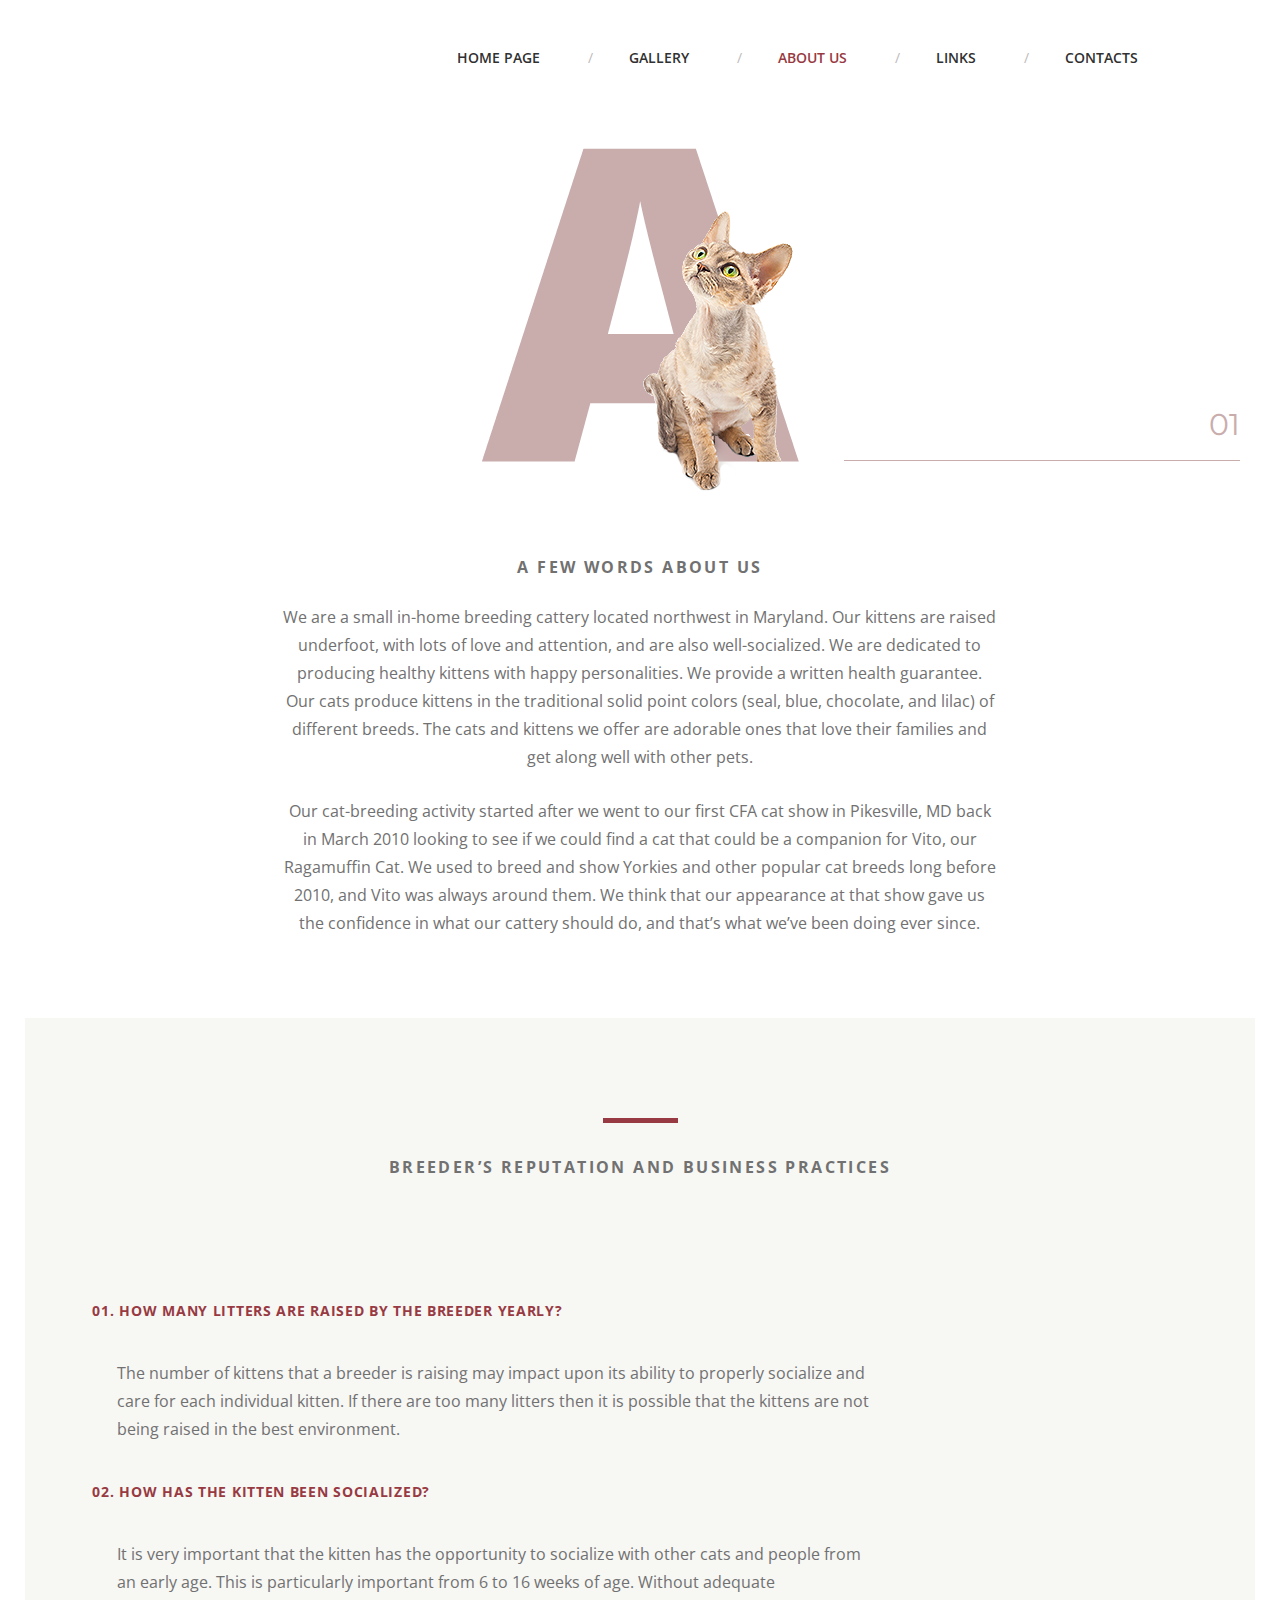
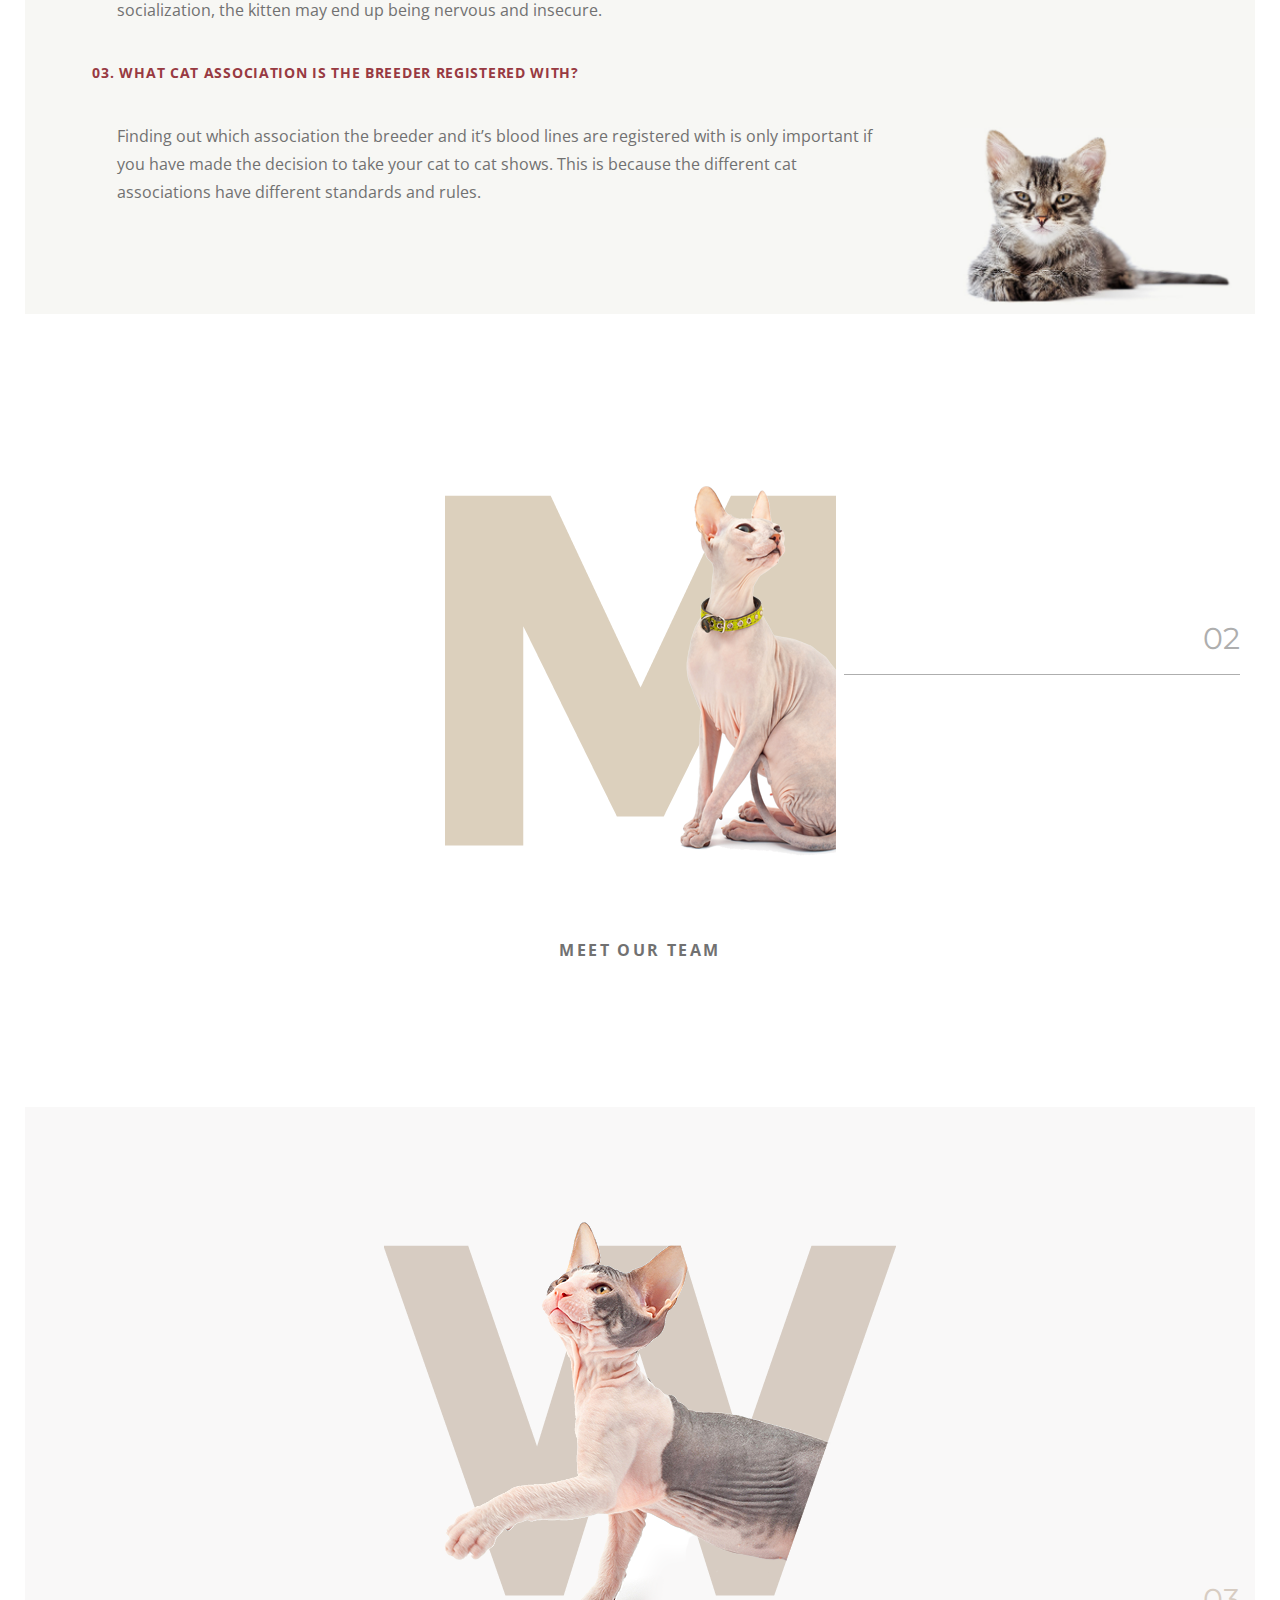
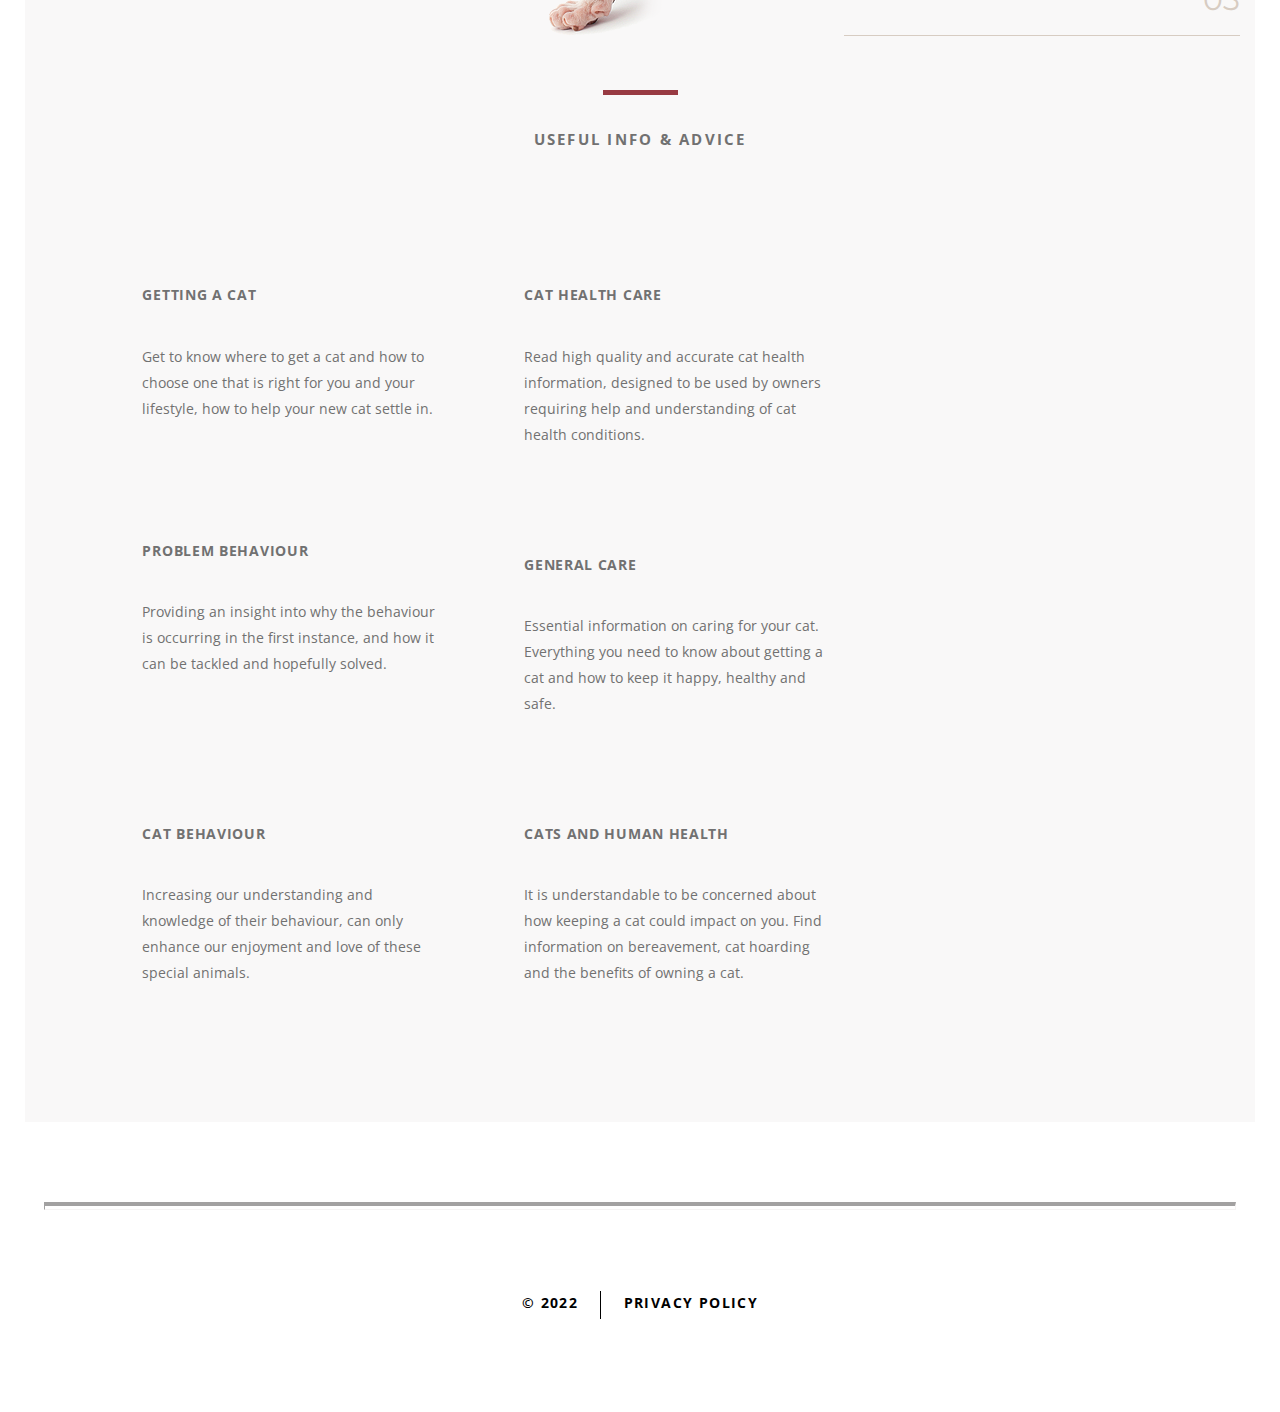
==== about.html @ f7ea8b28 "Chinh sua link" ====
<!DOCTYPE html>
<html lang="en">
<head>
    <meta charset="UTF-8">
    <meta http-equiv="X-UA-Compatible" content="IE=edge">
    <meta name="viewport" content="width=device-width, initial-scale=1.0">
    <title>About us</title>
    <link rel="stylesheet" href="/about.css">
    <link rel="stylesheet" href="/style.css">
    <link rel="stylesheet" href="https://cdnjs.cloudflare.com/ajax/libs/font-awesome/6.0.0/css/all.min.css" integrity="sha512-9usAa10IRO0HhonpyAIVpjrylPvoDwiPUiKdWk5t3PyolY1cOd4DSE0Ga+ri4AuTroPR5aQvXU9xC6qOPnzFeg==" crossorigin="anonymous" referrerpolicy="no-referrer" />
    <link rel="preconnect" href="https://fonts.googleapis.com">
    <link rel="preconnect" href="https://fonts.gstatic.com" crossorigin>
    <link href="https://fonts.googleapis.com/css2?family=Archivo:wght@600&family=Open+Sans:wght@700&display=swap" rel="stylesheet">
    <link href="https://fonts.googleapis.com/css2?family=Archivo:wght@600&family=Montserrat:wght@700&family=Open+Sans:wght@700&display=swap" rel="stylesheet">
    <link href="https://cdn.jsdelivr.net/npm/bootstrap@5.1.3/dist/css/bootstrap.min.css" rel="stylesheet" integrity="sha384-1BmE4kWBq78iYhFldvKuhfTAU6auU8tT94WrHftjDbrCEXSU1oBoqyl2QvZ6jIW3" crossorigin="anonymous">
    <link rel="stylesheet" href="https://cdn.jsdelivr.net/npm/bootstrap-icons@1.8.1/font/bootstrap-icons.css">
</head>
<body>
    <!--Header-->
    <div class="page text-center">
      <div id="header">
        <div class="header-inner">
            <div class="logo">
                <img src="https://livedemo00.template-help.com/wt_58574/images/logo.png" alt="">
            </div>
            <div class="nav">
                <ul class="main-menu">
                    <li class="item">
                        <a href="http://127.0.0.1:5500/home.html" >home page</a>
                    </li>
                    <li class="item">
                        <a href="http://127.0.0.1:5500/gallery.html" >gallery</a>
                    </li>
                    <li class="item">
                        <a href="http://127.0.0.1:5500/about.html" class="active">about us</a>
                        <ul class="sub-menu">
                            <li><a href="#">HISTORY</a></li>
                            <li><a href="#">OFFERS</a></li>
                            <li class="rd-navbar-dropdown rd-navbar-open-right"><a href="#">NEWS <i class="fa-solid fa-angle-right"></i></a>
                                <ul>
                                    <li><a href="#">FRESH</a></li>
                                    <li><a href="#">ARCHIVE</a></li>
                                    <li><a href="#">404</a></li>
                                </ul>
                            </li>
                        </ul>
                    </li>
                    <li class="item">
                        <a href="http://127.0.0.1:5500/links.html" >links</a>
                    </li>
                    <li class="item">
                        <a href="http://127.0.0.1:5500/contacts.html" >contacts</a>
                    </li>
                </ul>
            </div>
        </div>
    </div>

      <!--End Header-->
      <!--Body 1-->
      <section class="section-bottom-65 section-top-34 section-md-top-0">
          <div class="shell shell-wide">
            <div class=" page-counter page-counter-bottom-5"><img src="/images/about-01.png" alt="" class="img-responsive center-block"></div>
            <div class="range range-xs-center offset-top-0 offset-md-top-40">
              <div class="cell-md-7">
                <h4>A few words about us</h4>
                <p>We are a small in-home breeding cattery located northwest in Maryland. Our kittens are raised underfoot, with lots of love and attention, and are also well-socialized. We are dedicated to producing healthy kittens with happy personalities. We provide a written health guarantee. Our cats produce kittens in the traditional solid point colors (seal, blue, chocolate, and lilac) of different breeds. The cats and kittens we offer are adorable ones that love their families and get along well with other pets.</p>
                <p class="offset-top-26">Our cat-breeding activity started after we went to our first CFA cat show in Pikesville, MD back in March 2010 looking to see if we could find a cat that could be a companion for Vito, our Ragamuffin Cat. We used to breed and show Yorkies and other popular cat breeds long before 2010, and Vito was always around them. We think that our appearance at that show gave us the confidence in what our cattery should do, and that’s what we’ve been doing ever since.</p>
              </div>
            </div>
          </div>
        </section>
      <!--End Body 1-->
      <!--Body 2-->
      <section data-title="welcome" class="section-title section-title-left">
          <div class="shell shell-wide section-92  bg-img-02">
            <hr class="divider">
            <h4>Breeder’s Reputation and Business Practices</h4>
            <div class=" range-lg-left range text-left offset-top-40 offset-lg-top-80">
              <div class="cell-sm-preffix-1  cell-md-8 ">
                <ul class="list-index list-index-variant-1">
                  <li>
                    <h6 class="text-primarys"><span class="list-index-counter"></span>How many litters are raised by the breeder yearly?</h6>
                    <div class="list-index-inset">
                      <p class="offset-top-0">The number of kittens that a breeder is raising may impact upon its ability to properly socialize and care for each individual kitten. If there are too many litters then it is possible that the kittens are not being raised in the best environment.</p>
                    </div>
                  </li>
                  <li>
                    <h6 class="text-primarys"><span class="list-index-counter"></span>How has the kitten been socialized?</h6>
                    <div class="list-index-inset">
                      <p class="offset-top-0">It is very important that the kitten has the opportunity to socialize with other cats and people from an early age. This is particularly important from 6 to 16 weeks of age. Without adequate socialization, the kitten may end up being nervous and insecure.</p>
                    </div>
                  </li>
                  <li>
                    <h6 class="text-primarys"><span class="list-index-counter"></span>What cat association is the breeder registered with?</h6>
                    <div class="list-index-inset">
                      <p class="offset-top-0">Finding out which association the breeder and it’s blood lines are registered with is only important if you have made the decision to take your cat to cat shows. This is because the different cat associations have different standards and rules.</p>
                    </div>
                  </li>
                </ul>
              </div>
            </div>
          </div>
        </section>
      <!--End Body 2-->
      <!--Body 3-->
      <section >
        <div class="shell shell-wide section-92 section-lg-122">
          <div class="  page-counter page-counter-middle page-counter-gray"><img src="/images/about-03.png" alt="" class="img-responsive center-block"></div>
          <h4 class="offset-md-top-80">meet our team</h4>
          <!-- Owl Carousel-->
          <div data-dots="true" data-items="1" data-sm-items="2" data-md-items="3" data-margin="30" data-lg-margin="84" data-mouse-drag="false" class="owl-carousel offset-top-40 owl-dots-modile owl-theme owl-loaded owl-text-select-on" style="">
            <div class="owl-stage-outer">   
            <div class="owl-item cloned" style="width: 310px; margin-right: 0px;">
                  <div class="thumbnail"><img src="/images/about-04.jpg" alt="" class="img-responsive">
                  <div class="caption caption-static">
                    <h4>Caroline Beek</h4>
                    <p class="text-graylight small text-bold text-uppercase">breeder</p>
                  </div>
                </div>
              </div>
              <div class="owl-item cloned" style="width: 310px; margin-right: 20px;">
                <div class="thumbnail"><img src="/images/about-05.jpg" alt="" class="img-responsive">
                  <div class="caption caption-static">
                    <h4>Caroline Beek</h4>
                    <p class="text-graylight small text-bold text-uppercase">breeder</p>
                  </div>
                </div>
              </div>
              <div class="owl-item cloned" style="width: 310px; margin-right: 10px;">
                <div class="thumbnail"><img src="/images/about-06.jpg" alt="" class="img-responsive">
                <div class="caption caption-static">
                  <h4>Dayle Peters</h4>
                  <p class="text-graylight small text-bold text-uppercase">breeder</p>
                </div>
              </div>
              </div>
          </div>
        </div>
        </div>
      </section>
      <!--End Body 3-->
      <!--Body 4-->
      <section data-title="cats for sale" class="section-bottom-80 section-title section-title-right">
        <div class="shell shell-wide section-65 section-lg-bottom-122 bg-mocos">
          <div class="page-counter page-counter-bottom-6 page-counter-sisal"><img src="/images/about-07.png" alt="" class="img-responsive center-block"></div>
          <hr class="divider offset-lg-top-54">
          <h5>Useful info &amp; advice</h5>
          <div class="range text-md-left offset-top-54">
            <div class="cell-md-preffix-1 cell-xl-9 cell-md-10">
              <div class="range">
                <div class="cell-md-4 offset-lg-top-40">
                  <div class="inset-lg-right-14p">
                    <h6>Getting a cat</h6>
                    <p class="small">Get to know where to get a cat and how to choose one that is right for you and your lifestyle, how to help your new cat settle in.</p>
                  </div>
                </div>
                <div class="cell-md-4  offset-top-40 offset-sm-top-0">
                  <div class="inset-lg-right-14p">
                    <h6>Cat health care</h6>
                    <p class="small">Read high quality and accurate cat health information, designed to be used by owners requiring help and understanding of cat health conditions.</p>
                  </div>
                </div>
                <div class="cell-md-4 offset-lg-top-40 offset-top-40 offset-md-top-0">
                  <div class="inset-lg-right-14p">
                    <h6>Problem behaviour</h6>
                    <p class="small">Providing an insight into why the behaviour is occurring in the first instance, and how it can be tackled and hopefully solved.</p>
                  </div>
                </div>
                <div class="cell-md-4 offset-lg-top-54 offset-top-40">
                  <div class="inset-lg-right-14p">
                    <h6>General care</h6>
                    <p class="small">Essential information on caring for your cat. Everything you need to know about getting a cat and how to keep it happy, healthy and safe.</p>
                  </div>
                </div>
                <div class="cell-md-4 offset-lg-top-54 offset-top-40">
                  <div class="inset-lg-right-14p">
                    <h6>Cat behaviour</h6>
                    <p class="small">Increasing our understanding and knowledge of their behaviour, can only enhance our enjoyment and love of these special animals.</p>
                  </div>
                </div>
                <div class="cell-md-4 offset-lg-top-54 offset-top-40">
                  <div class="inset-lg-right-14p">
                    <h6>Cats and human health</h6>
                    <p class="small">It is understandable to be concerned about how keeping a cat could impact on you. Find information on bereavement, cat hoarding and the benefits of owning a cat.</p>
                  </div>
                </div>
              </div>
            </div>
          </div>
        </div>
      </section>
      <div class="shell shell-wide inset-left-0 inset-right-0">
        <hr class="divider-full ">
      </div>
    </div>
      <!--End Body 4-->
      <!--footer-->
      <footer class="page-footer">
        <div class="container text-center"><span>©</span> <span id="copyright-year">2022</span>
          <hr class="divider divider-default divider-vertical "><a href="">Privacy policy</a>
        </div>
      </footer>
    <script src="https://cdn.jsdelivr.net/npm/bootstrap@5.1.3/dist/js/bootstrap.bundle.min.js" integrity="sha384-ka7Sk0Gln4gmtz2MlQnikT1wXgYsOg+OMhuP+IlRH9sENBO0LRn5q+8nbTov4+1p" crossorigin="anonymous"></script>
    <script src="/script.js"></script>
</body>
</html>
---- about.css ----
body {
  font-family: "Open Sans", Helvetica, Arial, sans-serif;
  font-size: 16px;
  line-height: 1.75;
  color: #717171;
  background-color: #fff;
  counter-reset: sections;
}
.font-default {
  font-family: "Open Sans", Helvetica, Arial, sans-serif;
}
#header {
    width: 100%;
    height: 90px;
    display: flex;
    justify-content: center;
    position: relative;
    z-index: 2;
  }
  
  #header .header-inner {
    width: 90%;
    height: 100%;
    display: flex;
  }
  
  #header .header-inner .logo {
    width: 30%;
    height: 100%;
    display: flex;
    align-items: center;
  }
  
  .logo img {
    max-width: 100%;
    max-height: 100%;
  }
  
  #header .header-inner .nav {
    width: 70%;
    height: 100px;
    display: flex;
    align-items: center;
  }
  
  .main-menu {
    position: relative;
    display: flex;
    align-items: center;
    font-size: 14px;
    justify-content: space-between;
    font-family: "Open Sans", sans-serif;
  }
  
  .main-menu > li {
    list-style-type: none;
    width: fit-content; 
    margin-right: 30px;
    padding: 5px;
    position: relative;
  }

.item + .item::before{
    display: inline-block;
    padding-right: 2rem;
    padding-left: 0.5rem;
    color: #bebabb;
    content: "/";
  }
  
  .main-menu > li > a {
    list-style-type: none;
    text-decoration: none;
    color: #313131;
    text-transform: uppercase;
    font-weight: 600;
  }
  .sub-menu {
    display: none;
  }
  
  .main-menu > li:hover .sub-menu {
    display: block;
    position: absolute;
    top: 25px;
    left: 0;
    background-color: #000;
    padding: 10px;
    width: max-content;
  }
  
  .main-menu > li:hover .sub-menu li {
    list-style-type: none;
    text-decoration: none;
    padding: 5px;
    margin-bottom: 10px;
  }
  
  .main-menu > li:hover .sub-menu li a {
    text-decoration: none;
    color: #a8a8a8;
    font-family: "Open Sans", sans-serif;
    font-size: 13px;
    padding: 7px 20px;
  }
/*body1*/
.page .page-counter img {
    margin-top: 50px;
}

html .page .offset-top-0 {
  margin-top: 0;
}

html.lt-ie-10 .page .range > .cell-md-7 {
  margin-left: auto;
  margin-right: auto;
  max-width: 58.33333%;
}
.page .range > .cell-md-7 {
  -webkit-flex-basis: 58.33333%;
  -ms-flex-preferred-size: 58.33333%;
  flex-basis: 58.33333%;
  max-width: 58.33333%;
}  
html .page .offset-top-26 {
  margin-top: 26px;
}

/*body2*/
@media (min-width: 1800px) {
 .page .bg-img-01 {
    background-size: initial;
  }
}

.page .bg-img-02 {
  background-color: #f7f7f4;
}

@media (min-width: 1200px) {
  .page .bg-img-02 {
    background: #f7f7f4 url("/images/about-02.png") right bottom no-repeat;
    background-size: 25%;
  }
}
@media (min-width: 1800px) {
  .page .bg-img-02 {
    background-size: initial;
  }
}
.page .range-lg-left {
  -webkit-justify-content: flex-start;
  -ms-flex-pack: start;
  justify-content: flex-start;
}  
.page .text-left {
  text-align: left;
}
html .page .offset-top-40 {
  margin-top: 40px;
}
@media (min-width: 768px) {
  * + [class*='cell-sm-'] {
    margin-top: 0;
  }
 .page .range > .cell-sm-preffix-1 {
    margin-left: 1%;
  }}

  html.lt-ie-10 .page .range > .cell-xs-11 {
    margin-left: auto;
    margin-right: auto;
    max-width: 91.66667%;
  }
  @media (min-width: 480px) {
    * + [class*='cell-xs-'] {
      margin-top: 0;
    }
    .page .range > .cell-xs-11 {
      -webkit-flex-basis: 91.66667%;
      -ms-flex-preferred-size: 91.66667%;
      flex-basis: 91.66667%;
      max-width: 91.66667%;
    }
   }    
   html.lt-ie-10 .page .range > .cell-md-8 {
    margin-left: auto;
    margin-right: auto;
    max-width: 66.66667%;
  }
  @media (min-width: 992px) {
    * + [class*='cell-md-'] {
      margin-top: 0;
    }
    .page .range > .cell-md-8 {
      -webkit-flex-basis: 66.66667%;
      -ms-flex-preferred-size: 66.66667%;
      flex-basis: 66.66667%;
      max-width: 66.66667%;
    }
  }
  @media (min-width: 1800px) {
    * + [class*='cell-xl-'] {
      margin-top: 0;
    }
   .page .range > .cell-xl-6 {
      -webkit-flex-basis: 50%;
      -ms-flex-preferred-size: 50%;
      flex-basis: 50%;
      max-width: 50%;
    }
  }
  .page .list-index-variant-1 li {
    margin-left: 0;
  }
  
  .page .list-index-variant-1 li + li {
    margin-top: 20px;
  }
  
  .page .list-index-variant-1 li .list-index-inset {
    padding-left: 25px;
  }
  
  .page .list-index-variant-1 li .list-index-counter {
    position: static;
    padding-right: 5px;
  }
  
  .page .list-index-variant-1 li .list-index-counter:before {
    content: counter(li, decimal-leading-zero) ".";
    counter-increment: li;
  }
  .page .list-index li .list-index-counter {
    position: absolute;
    left: 0;
    top: 2px;
    font-size: 14px;
    font-weight: 700;
    letter-spacing: 0.05em;
    color: #983a42;
  }
  .page .list-index{
    list-style-type: none;
  }
  
  .list-index li .list-index-counter:before {
    content: counter(li, decimal-leading-zero) ".";
    counter-increment: li;
  }
  .page .list-index-variant-1 li .list-index-counter {
    position: static;
    padding-right: 5px;
  }
  
  .page .list-index-variant-1 li .list-index-counter:before {
    content: counter(li, decimal-leading-zero) ".";
    counter-increment: li;
  }
  .page .list-index-variant-1 li .list-index-inset {
    padding-left: 25px;
    list-style-type: none;
  }
  
  .page .text-primarys {
    color: #983a42;
  }
  
  .page a.text-primarys:hover,
  .page a.text-primarys:focus {
    color: #732c32;
  }
  .text-primarys {
    color: #983a42;
  }
  
  a.text-primarys:hover,
  a.text-primarys:focus {
    color: #732c32;
  }
/*body 3*/
.page .owl-dots-modile .owl-dots {
  display: block !important;
}

@media (min-width: 992px) {
  .page  .owl-dots-modile .owl-dots {
    display: none !important;
  }
}
.page .owl-dots {
  text-align: center;
  margin-top: 20px;
}
.page caption {
  padding-top: 8px;
  padding-bottom: 8px;
  color: #c7c7c7;
  text-align: left;
}  
.page .thumbnail .caption {
  padding: 9px;
  color: #717171;
}
html body .page .thumbnail .caption {
  position: relative;
  border: 1px solid #eeeeee;
  border-top: none;
  padding: 34px 10px;
  color: #313131;
}

html body .page .thumbnail .caption-static {
  position: static;
}

html body .page .thumbnail .caption h4, html body .thumbnail .caption {
  letter-spacing: 0.08em;
}

html body .page .thumbnail .caption p {
  margin-top: 3px;
}

html body .page .thumbnail .caption .small {
  font-size: 12px;
}  
.page .text-graylight {
  color: #c7c7c7;
}

.page a.text-graylight:hover,
.page a.text-graylight:focus {
  color: #aeaeae;
}
.page .text-bold, strong {
  font-weight: 700;
}
.page .text-uppercase, .initialism {
  text-transform: uppercase;
}
.page .cloned {
  display: block;
  margin-left: 50px;
}

/*body 4*/
.page .bg-mocos {
  background: #f9f8f8;
  fill: #f9f8f8;
}
@media (min-width: 992px) {
  .text-md-left {
    text-align: left;
  }}
@media (min-width: 992px) {
    html:not(.lt-ie10) .text-md-left {
      text-align: left;
    }}
html .page .offset-top-54 {
  margin-top: 54px;
}
@media (min-width: 992px) {
  * + [class*='cell-md-'] {
    margin-top: 0;
  }
  .range > .cell-md-preffix-1 {
    margin-left: 8.33333%;
  }}
.page .range > .cell-xl-9 {
  -webkit-flex-basis: 75%;
  -ms-flex-preferred-size: 75%;
  flex-basis: 75%;
  max-width: 75%;
}
.page  .range > .cell-md-10 {
  -webkit-flex-basis: 83.33333%;
  -ms-flex-preferred-size: 83.33333%;
  flex-basis: 83.33333%;
  max-width: 83.33333%;
}    
html.lt-ie-10 .page .range > .cell-md-10 {
  margin-left: auto;
  margin-right: auto;
  max-width: 83.33333%;
}     
html.lt-ie-10 .page .range > .cell-md-4 {
  margin-left: auto;
  margin-right: auto;
  max-width: 33.33333%;
}  
.page .range > .cell-md-4 {
  -webkit-flex-basis: 33.33333%;
  -ms-flex-preferred-size: 33.33333%;
  flex-basis: 33.33333%;
  max-width: 33.33333%;
}
.page .range > .cell-sm-6 {
  -webkit-flex-basis: 50%;
  -ms-flex-preferred-size: 50%;
  flex-basis: 50%;
  max-width: 50%;
}
html.lt-ie-10 .page .range > .cell-sm-6 {
  margin-left: auto;
  margin-right: auto;
  max-width: 50%;
}
@media (min-width: 1200px) {
  .inset-lg-right-14p {
    padding-right: 14%;
  }
}
.page .inset-left-0 {
  padding-left: 0;
}
.page .inset-right-0 {
  padding-right: 0;
}
.page .divider-full {
  border-top-width: 4px;
  border-color: #f6f4f4;
  width: 1190px;
  height: 3px;
  margin: 0 auto;
}
/*footer*/
.page-footer {
padding-top: 30px;
padding-bottom: 30px;
font-size: 14px;
font-weight: 700;
letter-spacing: 0.1em;
text-transform: uppercase;
}

@media (min-width: 992px) {
.page-footer {
  padding-top: 78px;
  padding-bottom: 85px;
}
}

.page-footer,
.page-footer a {
color: #000;
text-decoration: none;
}

.page-footer * {
vertical-align: middle;
}
.page-footer .container {
margin-right: auto;
margin-left: auto;
padding-left: 15px;
padding-right: 15px;
}

.page-footer .container:before, .container:after {
content: " ";
display: table;
}

.container:after {
clear: both;
}

@media (min-width: 768px) {
.container {
  width: 750px;
}
}

@media (min-width: 992px) {
.container {
  width: 970px;
}
}

@media (min-width: 1200px) {
.container {
  width: 1170px;
}
}
.text-center {
text-align: center;
}
.page-footer .divider {
width: 75px;
height: 5px;
margin-bottom: 30px;
margin-left: auto;
margin-right: auto;
background: #983a42;
border: none;
}
.page-footer .divider-default {
border: none;
background-color: #000;
}
.page-footer .divider-vertical {
width: 1px;
height: 28px;
margin-bottom: 0;
display: inline-block;
margin-left: 16px;
margin-right: 23px;
margin-top: 3px;
}

/*---------------------------*/
/*---------------------*/
.page h4, .h4 {
line-height: 1.75;
font-size: 16px;
text-transform: uppercase;
font-weight: 700;
letter-spacing: 0.15em;
}

.page h5,
.h5 {
line-height: 1.86667;
font-size: 15px;
letter-spacing: 0.15em;
text-transform: uppercase;
font-weight: 700;
}

.page h6,
.h6 {
line-height: 2.28571;
font-size: 14px;
font-weight: 700;
letter-spacing: 0.05em;
text-transform: uppercase;
}

.page small,
.small {
font-size: 14px;
line-height: 26px;
}

.page small + small,
.small + small, small +
.small,
.small +
.small {
margin-top: 26px;
}
.page small,
.small {
font-size: 87%;
}
.page small {
font-size: 80%;
}

.page .owl-item {
position: relative;
min-height: 1px;
float: left;
-webkit-backface-visibility: hidden;
-webkit-tap-highlight-color: transparent;
-webkit-touch-callout: none;
-webkit-user-select: none;
-moz-user-select: none;
-ms-user-select: none;
user-select: none;

}
---- style.css ----
body{
  counter-reset: sections;
}
/*---------------------------*/
.page .img-responsive {
  display: block;
  max-width: 100%;
  height: auto;
}
.page .center-block {
  display: block;
  margin-left: auto;
  margin-right: auto;
}
@media (min-width: 768px) {
    .stacktable.large-only {
      display: table;
    }
    .stacktable.small-only {
      display: none;
    }
  }
  
  .section-0 {
    padding-top: 0px;
    padding-bottom: 0px;
  }
  
  .section-34 {
    padding-top: 34px;
    padding-bottom: 34px;
  }
  
  .page .section-65 {
    padding-top: 65px;
    padding-bottom: 65px;
  }
  
  .section-80 {
    padding-top: 80px;
    padding-bottom: 80px;
  }
  
  .page .section-92 {
    padding-top: 92px;
    padding-bottom: 92px;
  }
  
  .section-122 {
    padding-top: 122px;
    padding-bottom: 122px;
  }
  
  .section-148 {
    padding-top: 148px;
    padding-bottom: 148px;
  }
  
  .section-231 {
    padding-top: 231px;
    padding-bottom: 231px;
  }
  
  @media (min-width: 480px) {
    .section-xs-0 {
      padding-top: 0px;
      padding-bottom: 0px;
    }
    .section-xs-34 {
      padding-top: 34px;
      padding-bottom: 34px;
    }
    .section-xs-65 {
      padding-top: 65px;
      padding-bottom: 65px;
    }
    .section-xs-80 {
      padding-top: 80px;
      padding-bottom: 80px;
    }
    .section-xs-92 {
      padding-top: 92px;
      padding-bottom: 92px;
    }
    .section-xs-122 {
      padding-top: 122px;
      padding-bottom: 122px;
    }
    .section-xs-148 {
      padding-top: 148px;
      padding-bottom: 148px;
    }
    .section-xs-231 {
      padding-top: 231px;
      padding-bottom: 231px;
    }
  }
  
  @media (min-width: 768px) {
    .section-sm-0 {
      padding-top: 0px;
      padding-bottom: 0px;
    }
    .section-sm-34 {
      padding-top: 34px;
      padding-bottom: 34px;
    }
    .section-sm-65 {
      padding-top: 65px;
      padding-bottom: 65px;
    }
    .section-sm-80 {
      padding-top: 80px;
      padding-bottom: 80px;
    }
    .section-sm-92 {
      padding-top: 92px;
      padding-bottom: 92px;
    }
    .section-sm-122 {
      padding-top: 122px;
      padding-bottom: 122px;
    }
    .section-sm-148 {
      padding-top: 148px;
      padding-bottom: 148px;
    }
    .section-sm-231 {
      padding-top: 231px;
      padding-bottom: 231px;
    }
  }
  
  @media (min-width: 992px) {
    .section-md-0 {
      padding-top: 0px;
      padding-bottom: 0px;
    }
    .section-md-34 {
      padding-top: 34px;
      padding-bottom: 34px;
    }
    .section-md-65 {
      padding-top: 65px;
      padding-bottom: 65px;
    }
    .section-md-80 {
      padding-top: 80px;
      padding-bottom: 80px;
    }
    .section-md-92 {
      padding-top: 92px;
      padding-bottom: 92px;
    }
    .section-md-122 {
      padding-top: 122px;
      padding-bottom: 122px;
    }
    .section-md-148 {
      padding-top: 148px;
      padding-bottom: 148px;
    }
    .section-md-231 {
      padding-top: 231px;
      padding-bottom: 231px;
    }
  }
  
  @media (min-width: 1200px) {
    .section-lg-0 {
      padding-top: 0px;
      padding-bottom: 0px;
    }
    .section-lg-34 {
      padding-top: 34px;
      padding-bottom: 34px;
    }
    .section-lg-65 {
      padding-top: 65px;
      padding-bottom: 65px;
    }
    .section-lg-80 {
      padding-top: 80px;
      padding-bottom: 80px;
    }
    .section-lg-92 {
      padding-top: 92px;
      padding-bottom: 92px;
    }
    .page .section-lg-122 {
      padding-top: 122px;
      padding-bottom: 122px;
    }
    .section-lg-148 {
      padding-top: 148px;
      padding-bottom: 148px;
    }
    .section-lg-231 {
      padding-top: 231px;
      padding-bottom: 231px;
    }
  }
  
  @media (min-width: 1800px) {
    .section-xl-0 {
      padding-top: 0px;
      padding-bottom: 0px;
    }
    .section-xl-34 {
      padding-top: 34px;
      padding-bottom: 34px;
    }
    .section-xl-65 {
      padding-top: 65px;
      padding-bottom: 65px;
    }
    .section-xl-80 {
      padding-top: 80px;
      padding-bottom: 80px;
    }
    .section-xl-92 {
      padding-top: 92px;
      padding-bottom: 92px;
    }
    .section-xl-122 {
      padding-top: 122px;
      padding-bottom: 122px;
    }
    .section-xl-148 {
      padding-top: 148px;
      padding-bottom: 148px;
    }
    .section-xl-231 {
      padding-top: 231px;
      padding-bottom: 231px;
    }
  }
  
  .section-top-0 {
    padding-top: 0px;
  }
  
  .page .section-top-34 {
    padding-top: 34px;
  }
  
  .section-top-65 {
    padding-top: 65px;
  }
  
  .section-top-80 {
    padding-top: 80px;
  }
  
  .section-top-92 {
    padding-top: 92px;
  }
  
  .section-top-122 {
    padding-top: 122px;
  }
  
  .section-top-148 {
    padding-top: 148px;
  }
  
  .section-top-231 {
    padding-top: 231px;
  }
  
  @media (min-width: 480px) {
    .section-xs-top-0 {
      padding-top: 0px;
    }
    .section-xs-top-34 {
      padding-top: 34px;
    }
    .section-xs-top-65 {
      padding-top: 65px;
    }
    .section-xs-top-80 {
      padding-top: 80px;
    }
    .section-xs-top-92 {
      padding-top: 92px;
    }
    .section-xs-top-122 {
      padding-top: 122px;
    }
    .section-xs-top-148 {
      padding-top: 148px;
    }
    .section-xs-top-231 {
      padding-top: 231px;
    }
  }
  
  @media (min-width: 768px) {
    .section-sm-top-0 {
      padding-top: 0px;
    }
    .section-sm-top-34 {
      padding-top: 34px;
    }
    .section-sm-top-65 {
      padding-top: 65px;
    }
    .section-sm-top-80 {
      padding-top: 80px;
    }
    .section-sm-top-92 {
      padding-top: 92px;
    }
    .section-sm-top-122 {
      padding-top: 122px;
    }
    .section-sm-top-148 {
      padding-top: 148px;
    }
    .section-sm-top-231 {
      padding-top: 231px;
    }
  }
  
  @media (min-width: 992px) {
    .page .section-md-top-0 {
      padding-top: 0px;
    }
    .section-md-top-34 {
      padding-top: 34px;
    }
    .section-md-top-65 {
      padding-top: 65px;
    }
    .section-md-top-80 {
      padding-top: 80px;
    }
    .section-md-top-92 {
      padding-top: 92px;
    }
    .section-md-top-122 {
      padding-top: 122px;
    }
    .section-md-top-148 {
      padding-top: 148px;
    }
    .section-md-top-231 {
      padding-top: 231px;
    }
  }
  
  @media (min-width: 1200px) {
    .section-lg-top-0 {
      padding-top: 0px;
    }
    .section-lg-top-34 {
      padding-top: 34px;
    }
    .section-lg-top-65 {
      padding-top: 65px;
    }
    .section-lg-top-80 {
      padding-top: 80px;
    }
    .section-lg-top-92 {
      padding-top: 92px;
    }
    .section-lg-top-122 {
      padding-top: 122px;
    }
    .section-lg-top-148 {
      padding-top: 148px;
    }
    .section-lg-top-231 {
      padding-top: 231px;
    }
  }
  
  @media (min-width: 1800px) {
    .section-xl-top-0 {
      padding-top: 0px;
    }
    .section-xl-top-34 {
      padding-top: 34px;
    }
    .section-xl-top-65 {
      padding-top: 65px;
    }
    .section-xl-top-80 {
      padding-top: 80px;
    }
    .section-xl-top-92 {
      padding-top: 92px;
    }
    .section-xl-top-122 {
      padding-top: 122px;
    }
    .section-xl-top-148 {
      padding-top: 148px;
    }
    .section-xl-top-231 {
      padding-top: 231px;
    }
  }
  
  .section-bottom-0 {
    padding-bottom: 0px;
  }
  
  .section-bottom-34 {
    padding-bottom: 34px;
  }
  
  .page .section-bottom-65 {
    padding-bottom: 65px;
  }
  
  .page .section-bottom-80 {
    padding-bottom: 80px;
  }
  
  .section-bottom-92 {
    padding-bottom: 92px;
  }
  
  .section-bottom-122 {
    padding-bottom: 122px;
  }
  
  .section-bottom-148 {
    padding-bottom: 148px;
  }
  
  .section-bottom-231 {
    padding-bottom: 231px;
  }
  
  @media (min-width: 480px) {
    .section-xs-bottom-0 {
      padding-bottom: 0px;
    }
    .section-xs-bottom-34 {
      padding-bottom: 34px;
    }
    .section-xs-bottom-65 {
      padding-bottom: 65px;
    }
    .section-xs-bottom-80 {
      padding-bottom: 80px;
    }
    .section-xs-bottom-92 {
      padding-bottom: 92px;
    }
    .section-xs-bottom-122 {
      padding-bottom: 122px;
    }
    .section-xs-bottom-148 {
      padding-bottom: 148px;
    }
    .section-xs-bottom-231 {
      padding-bottom: 231px;
    }
  }
  
  @media (min-width: 768px) {
    .section-sm-bottom-0 {
      padding-bottom: 0px;
    }
    .section-sm-bottom-34 {
      padding-bottom: 34px;
    }
    .section-sm-bottom-65 {
      padding-bottom: 65px;
    }
    .section-sm-bottom-80 {
      padding-bottom: 80px;
    }
    .section-sm-bottom-92 {
      padding-bottom: 92px;
    }
    .section-sm-bottom-122 {
      padding-bottom: 122px;
    }
    .section-sm-bottom-148 {
      padding-bottom: 148px;
    }
    .section-sm-bottom-231 {
      padding-bottom: 231px;
    }
  }
  
  @media (min-width: 992px) {
    .section-md-bottom-0 {
      padding-bottom: 0px;
    }
    .section-md-bottom-34 {
      padding-bottom: 34px;
    }
    .section-md-bottom-65 {
      padding-bottom: 65px;
    }
    .section-md-bottom-80 {
      padding-bottom: 80px;
    }
    .section-md-bottom-92 {
      padding-bottom: 92px;
    }
    .section-md-bottom-122 {
      padding-bottom: 122px;
    }
    .section-md-bottom-148 {
      padding-bottom: 148px;
    }
    .section-md-bottom-231 {
      padding-bottom: 231px;
    }
  }
  
  @media (min-width: 1200px) {
    .section-lg-bottom-0 {
      padding-bottom: 0px;
    }
    .section-lg-bottom-34 {
      padding-bottom: 34px;
    }
    .section-lg-bottom-65 {
      padding-bottom: 65px;
    }
    .section-lg-bottom-80 {
      padding-bottom: 80px;
    }
    .section-lg-bottom-92 {
      padding-bottom: 92px;
    }
    .page .section-lg-bottom-122 {
      padding-bottom: 122px;
    }
    .page .section-lg-bottom-148 {
      padding-bottom: 148px;
    }
    .page .section-lg-bottom-231 {
      padding-bottom: 231px;
    }
  }
  
  @media (min-width: 1800px) {
    .section-xl-bottom-0 {
      padding-bottom: 0px;
    }
    .section-xl-bottom-34 {
      padding-bottom: 34px;
    }
    .section-xl-bottom-65 {
      padding-bottom: 65px;
    }
    .section-xl-bottom-80 {
      padding-bottom: 80px;
    }
    .section-xl-bottom-92 {
      padding-bottom: 92px;
    }
    .section-xl-bottom-122 {
      padding-bottom: 122px;
    }
    .section-xl-bottom-148 {
      padding-bottom: 148px;
    }
    .section-xl-bottom-231 {
      padding-bottom: 231px;
    }
  }
  .page .section-title {
    position: relative;
  }
  
  .page .section-title:before {
    position: absolute;
    color: #eaeaea;
    letter-spacing: 0.1em;
    font-weight: 700;
    text-transform: uppercase;
    font-family: "Montserrat";
    line-height: 56px;
    font-size: 80px;
  }
  
  @media (min-width: 1860px) {
    .page .section-title:before {
      content: attr(data-title);
    }
  }
  
  @media (min-width: 1960px) {
    .page .section-title:before {
      line-height: 106px;
      font-size: 150px;
    }
  }
  
  .page .section-title-left:before {
    transform-origin: 0 100%;
    transform: rotate(90deg);
    left: 0;
    top: -79px;
  }
  
  .page .section-title-left-2:before {
    top: 91px;
  }
  
  .page .section-title-left-3:before {
    top: -12px;
  }
  
  .page .section-title-right:before {
    transform-origin: 100% 0;
    transform: rotate(90deg);
    right: -3px;
    bottom: -40px;
  }
  
  .page .section-title-right-2:before {
    bottom: -15px;
  }
  
  .page .section-title-right-3:before {
    bottom: -92px;
  }
.page  .shell,
.page .shell-wide,
.page .shell-fluid {
  margin-right: auto;
  margin-left: auto;
  padding-left: 15px;
  padding-right: 15px;
}

.page .shell,
.page .shell-wide {
  min-width: 300px;
  max-width: 480px;
}

@media (min-width: 768px) {
  .page .shell,
  .page .shell-wide {
    max-width: 750px;
  }
}

@media (min-width: 992px) {
  .page .shell,
  .page .shell-wide {
    max-width: 970px;
  }
}

@media (min-width: 1200px) {
  .page .shell,
  .page .shell-wide {
    max-width: 1200px;
  }
}

@media (min-width: 1800px) {
  .page .shell-wide {
    max-width: 1600px;
  }
}

.page .shell-fluid {
  max-width: none;
}
.page .page-counter {
    position: relative;
    display: none;
    z-index: 1;
  }
   .page-header {
    padding-bottom: 13px;
    margin: 56px 0 28px;
    border-bottom: 1px solid #eaeaea;
  }

  @media (min-width: 768px) {
   .page .page-counter {
      display: block;
    }
  }
  
  @media (min-width: 768px) and (max-width: 991px) {
    .page .page-counter {
      margin-bottom: 40px;
    }
  }
  
  .page .page-counter:before {
    position: absolute;
    right: 0;
    bottom: 0;
    border-bottom: 1px solid;
    content: counter(sections, decimal-leading-zero);
    counter-increment: sections;
    text-align: right;
    color: #c9adad;
    font-size: 30px;
    line-height: 70px;
    font-family: "Montserrat";
    width: 23%;
    z-index: -1;
  }
  .page .moving-steps {
    counter-reset: sections;
  }
  .page .moving-steps::before {
    counter-increment: sections;
  }
  @media (min-width: 1200px) {
   .page .page-counter:before {
      width: 33%;
    }
  }
  
  .page .page-counter-bottom:before {
    bottom: 16px;
  }
  
  .page .page-counter-middle:before {
    top: 32%;
    bottom: auto;
  }
  
  .page-counter-bottom-3:before {
    bottom: 40px;
  }
  
  .page .page-counter-bottom-5:before {
    bottom: 31px;
  }
  
  .page .page-counter-bottom-4:before {
    bottom: 24px;
    right: -15px;
  }
  
  .page-counter-bottom-6:before {
    bottom: 44px;
    right: -15px;
  }
  
  .page .page-counter-bottom-7:before {
    bottom: 80px;
    right: -15px;
  }
  
  .page .page-counter-sisal:before {
    color: #d7ccc2;
  }
  
  .page .page-counter-gray:before {
    color: #aeaeae;
  }
  
  .page-counter-bottom-2 {
    width: 100%;
    position: absolute;
    left: 50%;
    transform: translate(-50%, -63px);
  }
  
  .page-counter-bottom-2:before {
    bottom: 10px;
  }
.rd-navbar-wrap,
.rd-navbar,
.rd-navbar-brand,
.rd-navbar-slogan,
.rd-navbar-dropdown,
.rd-navbar-megamenu,
.rd-navbar-collapse-items,
.brand-name,
.rd-navbar-nav,
.rd-navbar-panel,
.rd-navbar-search-form-input,
.page .rd-navbar-search-form-submit,
.rd-navbar-search-toggle,
.rd-navbar-live-search-results,
.rd-navbar-search-form {
  transition: .3s all ease;
}
.rd-navbar-wrap,.page .rd-navbar-static .rd-navbar-dropdown,
.rd-navbar-static .rd-navbar-megamenu,
 .rd-navbar-fullwidth .rd-navbar-dropdown,
.rd-navbar-fullwidth .rd-navbar-megamenu, .rd-navbar-fixed .rd-navbar-nav-wrap, .rd-navbar-fixed .rd-navbar-submenu {
  transition: 0.3s all cubic-bezier(0.785, 0.135, 0.15, 0.86);
}
.rd-navbar-fixed,
.rd-navbar-static,
.rd-navbar-fullwidth,
.rd-navbar-sidebar {
  display: block;
}
.rd-navbar-static {
  display: block;
}

.rd-navbar-static .rd-navbar-inner {
  display: flex;
  align-items: center;
  padding-top: 71px;
  padding-bottom: 30px;
}

.rd-navbar-static .rd-navbar-nav-wrap {
  width: 100%;
  text-align: right;
}

.rd-navbar-static .rd-navbar-nav > li {
  display: inline-block;
}

.rd-navbar-static .rd-navbar-nav > li + li {
  margin-left: 45px;
  padding-left: 50px;
}

.rd-navbar-static.rd-navbar--is-stuck .rd-navbar-brand img {
  max-width: 100px;
  height: auto;
}

.rd-navbar-static.rd-navbar--is-stuck .rd-navbar-inner {
  padding-top: 13px;
  padding-bottom: 15px;
} 

.rd-navbar-fullwidth.rd-navbar--is-stuck .rd-navbar-nav-wrap {
  margin-top: 0;
}

.rd-navbar-fullwidth.rd-navbar--is-stuck .rd-navbar-panel {
  display: none;
}
.rd-navbar, .rd-navbar.rd-navbar--is-clone {
  display: none;
}
.rd-navbar.rd-navbar-fixed + .rd-navbar.rd-navbar--is-clone,
.rd-navbar.rd-navbar-sidebar + .rd-navbar.rd-navbar--is-clone {
  display: none;
}
.rd-navbar-fullwidth {
  display: block;
}

.rd-navbar-fullwidth .rd-navbar-inner {
  padding-top: 40px;
  padding-bottom: 40px;
}

.rd-navbar-fullwidth .rd-navbar-nav-wrap {
  margin-top: 30px;
}

.rd-navbar-fullwidth .rd-navbar-nav {
  width: 100%;
}

.rd-navbar-fullwidth .rd-navbar-nav > li + li {
  margin-left: 20px;
}

.rd-navbar-fullwidth.rd-navbar--is-stuck .rd-navbar-inner {
  padding-top: 13px;
  padding-bottom: 15px;
}

.rd-navbar-fullwidth.rd-navbar--is-stuck .rd-navbar-nav-wrap {
  margin-top: 0;
}

.rd-navbar-fullwidth.rd-navbar--is-stuck .rd-navbar-panel {
  display: none;
}
.rd-navbar, .rd-navbar.rd-navbar--is-clone {
  display: none;
}
.rd-navbar-wrap,
.rd-navbar,
.rd-navbar-brand,
.rd-navbar-slogan,
.rd-navbar-dropdown,
.rd-navbar-megamenu,
.rd-navbar-collapse-items,
.brand-name,
.rd-navbar-nav,
.rd-navbar-panel,
.rd-navbar-search-form-input,
.page .rd-navbar-search-form-submit,
.rd-navbar-search-toggle,
.rd-navbar-live-search-results,
.rd-navbar-search-form {
  transition: .3s all ease;
}
.rd-navbar-static.rd-navbar--is-clone.rd-navbar--is-stuck,
.rd-navbar-fullwidth.rd-navbar--is-clone.rd-navbar--is-stuck {
  display: block;
}

.rd-navbar-static.rd-navbar--is-stuck, .rd-navbar-static.rd-navbar--is-clone,
.rd-navbar-fullwidth.rd-navbar--is-stuck,
.rd-navbar-fullwidth.rd-navbar--is-clone {
  position: fixed;
  left: 0;
  top: 0;
  right: 0;
  z-index: 999;
  background: #fff;
  box-shadow: 0 2px 22px -5px rgba(0, 0, 0, 0.2);
}
@media (min-width: 1200px) {
  * + [class*='cell-lg-'] {
    margin-top: 0;
  }
  .range-lg-center {
    -webkit-justify-content: center;
    -ms-flex-pack: center;
    justify-content: center;
  }
  .page .range-lg-left {
    -webkit-justify-content: flex-start;
    -ms-flex-pack: start;
    justify-content: flex-start;
  }
  .range-lg-right {
    -webkit-justify-content: flex-end;
    -ms-flex-pack: end;
    justify-content: flex-end;
  }
  .range-lg-justify {
    -webkit-justify-content: space-between;
    -ms-flex-pack: justify;
    justify-content: space-between;
  }
  .range-lg-around {
    -webkit-justify-content: space-around;
    -ms-flex-pack: distribute;
    justify-content: space-around;
  }
  .range-lg-top {
    -webkit-align-items: flex-start;
    -ms-flex-align: start;
    align-items: flex-start;
  }
  .range-lg {
    -webkit-flex-direction: row;
    -ms-flex-direction: row;
    flex-direction: row;
  }
  .range-lg-reverse {
    -webkit-flex-direction: row-reverse;
    -ms-flex-direction: row-reverse;
    flex-direction: row-reverse;
  }
  .range-lg-middle {
    -webkit-align-items: center;
    -ms-flex-align: center;
    align-items: center;
  }
  .range-lg-bottom {
    -webkit-align-items: flex-end;
    -ms-flex-align: end;
    align-items: flex-end;
  }
  .cell-lg-top {
    -webkit-align-self: flex-start;
    -ms-flex-item-align: start;
    align-self: flex-start;
  }
  .cell-lg-middle {
    -webkit-align-self: center;
    -ms-flex-item-align: center;
    align-self: center;
  }
  .cell-lg-bottom {
    -webkit-align-self: flex-end;
    -ms-flex-item-align: end;
    align-self: flex-end;
  }
  .range > .cell-lg-preffix-0 {
    margin-left: 0%;
  }
  .range > .cell-lg-1 {
    -webkit-flex-basis: 8.33333%;
    -ms-flex-preferred-size: 8.33333%;
    flex-basis: 8.33333%;
    max-width: 8.33333%;
  }
  .range > .cell-lg-preffix-1 {
    margin-left: 8.33333%;
  }
  .range > .cell-lg-push-1 {
    -webkit-order: 1;
    -ms-flex-order: 1;
    order: 1;
  }
  .range > .cell-lg-2 {
    -webkit-flex-basis: 16.66667%;
    -ms-flex-preferred-size: 16.66667%;
    flex-basis: 16.66667%;
    max-width: 16.66667%;
  }
  .range > .cell-lg-preffix-2 {
    margin-left: 16.66667%;
  }
  .range > .cell-lg-push-2 {
    -webkit-order: 2;
    -ms-flex-order: 2;
    order: 2;
  }
  .page .range > .cell-lg-3 {
    -webkit-flex-basis: 25%;
    -ms-flex-preferred-size: 25%;
    flex-basis: 25%;
    max-width: 25%;
  }
  .range > .cell-lg-preffix-3 {
    margin-left: 25%;
  }
  .range > .cell-lg-push-3 {
    -webkit-order: 3;
    -ms-flex-order: 3;
    order: 3;
  }

  @media (min-width: 1200px) {
    * + [class*='cell-lg-'] {
      margin-top: 0;
    }
  .page .range > .cell-lg-preffix-4 {
    margin-left: 33.33333%;
  }}
  .range > .cell-lg-push-4 {
    -webkit-order: 4;
    -ms-flex-order: 4;
    order: 4;
  }
 
  .range > .cell-lg-preffix-5 {
    margin-left: 41.66667%;
  }
  .range > .cell-lg-push-5 {
    -webkit-order: 5;
    -ms-flex-order: 5;
    order: 5;
  }
  @media (min-width: 1200px) {
    * + [class*='cell-lg-'] {
      margin-top: 0;
    }
  .page .range > .cell-lg-6 {
    -webkit-flex-basis: 50%;
    -ms-flex-preferred-size: 50%;
    flex-basis: 50%;
    max-width: 50%;
  }}
  html.lt-ie-10 .page .range > .cell-lg-6 {
    margin-left: auto;
    margin-right: auto;
    max-width: 50%;
  }
  .range > .cell-lg-preffix-6 {
    margin-left: 50%;
  }
  .range > .cell-lg-push-6 {
    -webkit-order: 6;
    -ms-flex-order: 6;
    order: 6;
  }
  .range > .cell-lg-7 {
    -webkit-flex-basis: 58.33333%;
    -ms-flex-preferred-size: 58.33333%;
    flex-basis: 58.33333%;
    max-width: 58.33333%;
  }
  .range > .cell-lg-preffix-7 {
    margin-left: 58.33333%;
  }
  .range > .cell-lg-push-7 {
    -webkit-order: 7;
    -ms-flex-order: 7;
    order: 7;
  }
  .range > .cell-lg-8 {
    -webkit-flex-basis: 66.66667%;
    -ms-flex-preferred-size: 66.66667%;
    flex-basis: 66.66667%;
    max-width: 66.66667%;
  }
  .range > .cell-lg-preffix-8 {
    margin-left: 66.66667%;
  }
  .range > .cell-lg-push-8 {
    -webkit-order: 8;
    -ms-flex-order: 8;
    order: 8;
  }
  .range > .cell-lg-9 {
    -webkit-flex-basis: 75%;
    -ms-flex-preferred-size: 75%;
    flex-basis: 75%;
    max-width: 75%;
  }
  .range > .cell-lg-preffix-9 {
    margin-left: 75%;
  }
  .range > .cell-lg-push-9 {
    -webkit-order: 9;
    -ms-flex-order: 9;
    order: 9;
  }
  .range > .cell-lg-10 {
    -webkit-flex-basis: 83.33333%;
    -ms-flex-preferred-size: 83.33333%;
    flex-basis: 83.33333%;
    max-width: 83.33333%;
  }
  .range > .cell-lg-preffix-10 {
    margin-left: 83.33333%;
  }
  .range > .cell-lg-push-10 {
    -webkit-order: 10;
    -ms-flex-order: 10;
    order: 10;
  }
  .range > .cell-lg-11 {
    -webkit-flex-basis: 91.66667%;
    -ms-flex-preferred-size: 91.66667%;
    flex-basis: 91.66667%;
    max-width: 91.66667%;
  }
  .range > .cell-lg-preffix-11 {
    margin-left: 91.66667%;
  }
  .range > .cell-lg-push-11 {
    -webkit-order: 11;
    -ms-flex-order: 11;
    order: 11;
  }
  .range > .cell-lg-12 {
    -webkit-flex-basis: 100%;
    -ms-flex-preferred-size: 100%;
    flex-basis: 100%;
    max-width: 100%;
  }
  .range > .cell-lg-preffix-12 {
    margin-left: 100%;
  }
  .range > .cell-lg-push-12 {
    -webkit-order: 12;
    -ms-flex-order: 12;
    order: 12;
  }
  .range > .cell-lg-1-5 {
    -webkit-flex-basis: 20%;
    -ms-flex-preferred-size: 20%;
    flex-basis: 20%;
    max-width: 20%;
  }
}
@media (min-width: 2044px) {
  .rd-navbar-static.rd-navbar--is-stuck, .rd-navbar-static.rd-navbar--is-clone,
  .rd-navbar-fullwidth.rd-navbar--is-stuck,
  .rd-navbar-fullwidth.rd-navbar--is-clone {
    left: 62px;
    right: 62px;
  }
}
.page .range {
  margin-left: -15px;
  margin-right: -15px;
}

.page .range > .range {
  margin-left: 0;
  margin-right: 0;
}

.range-spacer {
  -webkit-flex-basis: 100%;
  -ms-flex-preferred-size: 100%;
  flex-basis: 100%;
  max-width: 100%;
}

[class*="cell-"] {
  padding-left: 15px;
  padding-right: 15px;
}

html.lt-ie-10 * + .range,
* + .page .range {
  margin-top: 65px;
}

html.lt-ie-10 * + [class*='cell-'],
* + [class*='cell-'],
html.lt-ie-10 * + .range-sm,
* + .range-sm {
  margin-top: 40px;
}

html.lt-ie-10 * + .range-lg,
* + .range-lg {
  margin-top: 66px;
}

html.lt-ie-10 .range-condensed,
.range-condensed {
  margin-left: 0;
  margin-right: 0;
}

html.lt-ie-10 .range-condensed > [class*='cell'],
.range-condensed > [class*='cell'] {
  padding-left: 0;
  padding-right: 0;
}

html.lt-ie-10 .range-condensed > * + [class*='cell'],
.range-condensed > * + [class*='cell'] {
  margin-top: 0;
}

html.lt-ie-10 .range-narrow,
.range-narrow {
  margin-left: -5px;
  margin-right: -5px;
}

html.lt-ie-10 .range-narrow > [class*='cell'],
.range-narrow > [class*='cell'] {
  padding-left: 5px;
  padding-right: 5px;
}

html.lt-ie-10 .range-narrow > * + [class*='cell'],
.range-narrow > * + [class*='cell'] {
  padding-left: 5px;
  padding-right: 5px;
}

@media (min-width: 480px) {
  .page .range {
    display: -ms-flexbox;
    display: -webkit-flex;
    display: flex;
    -ms-flex: 0 1 auto;
    -webkit-flex: 0 1 auto;
    flex: 0 1 auto;
    -webkit-flex-direction: row;
    -ms-flex-direction: row;
    flex-direction: row;
    -webkit-flex-wrap: wrap;
    -ms-flex-wrap: wrap;
    flex-wrap: wrap;
  }
 .page .range > .range {
    -webkit-flex-basis: 100%;
    -ms-flex-preferred-size: 100%;
    flex-basis: 100%;
    max-width: 100%;
  }
  .range-vertical {
    -webkit-flex-direction: column;
    -ms-flex-direction: column;
    flex-direction: column;
  }
  .range > [class*='cell'] {
    -ms-flex: 0 0 auto;
    -webkit-flex: 0 0 auto;
    flex: 0 0 auto;
    -webkit-flex-basis: 100%;
    -ms-flex-preferred-size: 100%;
    flex-basis: 100%;
    max-width: 100%;
  }
}
@media (min-width: 992px) {
  html .page .offset-md-top-0 {
    margin-top: 0;
  }
  html .page .offset-md-top-4 {
    margin-top: 4px;
  }
  html .page .offset-md-top-10 {
    margin-top: 10px;
  }
  html .page .offset-md-top-20 {
    margin-top: 20px;
  }
  html .page .offset-md-top-26 {
    margin-top: 26px;
  }
  html .page .offset-md-top-30 {
    margin-top: 30px;
  }
  html .page .offset-md-top-34 {
    margin-top: 34px;
  }
  html .page .offset-md-top-40 {
    margin-top: 40px;
  }
  html .page .offset-md-top-54 {
    margin-top: 54px;
  }
  html .page .offset-md-top-65 {
    margin-top: 65px;
  }
  html .page .offset-md-top-70 {
    margin-top: 70px;
  }
  html .page .offset-md-top-80 {
    margin-top: 80px;
  }
  html .page .offset-md-top-96 {
    margin-top: 96px;
  }
}
@media (min-width: 480px) {
  * + [class*='cell-xs-'] {
    margin-top: 0;
  }
  .page .range-xs-center {
    -webkit-justify-content: center;
    -ms-flex-pack: center;
    justify-content: center;
  }
  .range-xs-left {
    -webkit-justify-content: flex-start;
    -ms-flex-pack: start;
    justify-content: flex-start;
  }
  .range-xs-right {
    -webkit-justify-content: flex-end;
    -ms-flex-pack: end;
    justify-content: flex-end;
  }
  .page .range-xs-justify {
    -webkit-justify-content: space-between;
    -ms-flex-pack: justify;
    justify-content: space-between;
  }
  .range-xs-around {
    -webkit-justify-content: space-around;
    -ms-flex-pack: distribute;
    justify-content: space-around;
  }
  .range-xs-top {
    -webkit-align-items: flex-start;
    -ms-flex-align: start;
    align-items: flex-start;
  }
  .range-xs {
    -webkit-flex-direction: row;
    -ms-flex-direction: row;
    flex-direction: row;
  }
  .range-xs-reverse {
    -webkit-flex-direction: row-reverse;
    -ms-flex-direction: row-reverse;
    flex-direction: row-reverse;
  }
  .range-xs-middle {
    -webkit-align-items: center;
    -ms-flex-align: center;
    align-items: center;
  }
  .range-xs-bottom {
    -webkit-align-items: flex-end;
    -ms-flex-align: end;
    align-items: flex-end;
  }
  .cell-xs-top {
    -webkit-align-self: flex-start;
    -ms-flex-item-align: start;
    align-self: flex-start;
  }
  .cell-xs-middle {
    -webkit-align-self: center;
    -ms-flex-item-align: center;
    align-self: center;
  }
  .cell-xs-bottom {
    -webkit-align-self: flex-end;
    -ms-flex-item-align: end;
    align-self: flex-end;
  }
  .range > .cell-xs-preffix-0 {
    margin-left: 0%;
  }
  .range > .cell-xs-1 {
    -webkit-flex-basis: 8.33333%;
    -ms-flex-preferred-size: 8.33333%;
    flex-basis: 8.33333%;
    max-width: 8.33333%;
  }
  .range > .cell-xs-preffix-1 {
    margin-left: 8.33333%;
  }
  .range > .cell-xs-push-1 {
    -webkit-order: 1;
    -ms-flex-order: 1;
    order: 1;
  }
  .range > .cell-xs-2 {
    -webkit-flex-basis: 16.66667%;
    -ms-flex-preferred-size: 16.66667%;
    flex-basis: 16.66667%;
    max-width: 16.66667%;
  }
  .range > .cell-xs-preffix-2 {
    margin-left: 16.66667%;
  }
  .range > .cell-xs-push-2 {
    -webkit-order: 2;
    -ms-flex-order: 2;
    order: 2;
  }
  .range > .cell-xs-3 {
    -webkit-flex-basis: 25%;
    -ms-flex-preferred-size: 25%;
    flex-basis: 25%;
    max-width: 25%;
  }
  .range > .cell-xs-preffix-3 {
    margin-left: 25%;
  }
  .range > .cell-xs-push-3 {
    -webkit-order: 3;
    -ms-flex-order: 3;
    order: 3;
  }
  .range > .cell-xs-4 {
    -webkit-flex-basis: 33.33333%;
    -ms-flex-preferred-size: 33.33333%;
    flex-basis: 33.33333%;
    max-width: 33.33333%;
  }
  .range > .cell-xs-preffix-4 {
    margin-left: 33.33333%;
  }
  .range > .cell-xs-push-4 {
    -webkit-order: 4;
    -ms-flex-order: 4;
    order: 4;
  }
  .range > .cell-xs-5 {
    -webkit-flex-basis: 41.66667%;
    -ms-flex-preferred-size: 41.66667%;
    flex-basis: 41.66667%;
    max-width: 41.66667%;
  }
  .range > .cell-xs-preffix-5 {
    margin-left: 41.66667%;
  }
  .range > .cell-xs-push-5 {
    -webkit-order: 5;
    -ms-flex-order: 5;
    order: 5;
  }
  .range > .cell-xs-6 {
    -webkit-flex-basis: 50%;
    -ms-flex-preferred-size: 50%;
    flex-basis: 50%;
    max-width: 50%;
  }
  .range > .cell-xs-preffix-6 {
    margin-left: 50%;
  }
  .range > .cell-xs-push-6 {
    -webkit-order: 6;
    -ms-flex-order: 6;
    order: 6;
  }
  .range > .cell-xs-7 {
    -webkit-flex-basis: 58.33333%;
    -ms-flex-preferred-size: 58.33333%;
    flex-basis: 58.33333%;
    max-width: 58.33333%;
  }
  .range > .cell-xs-preffix-7 {
    margin-left: 58.33333%;
  }
  .range > .cell-xs-push-7 {
    -webkit-order: 7;
    -ms-flex-order: 7;
    order: 7;
  }
  .range > .cell-xs-8 {
    -webkit-flex-basis: 66.66667%;
    -ms-flex-preferred-size: 66.66667%;
    flex-basis: 66.66667%;
    max-width: 66.66667%;
  }
  .range > .cell-xs-preffix-8 {
    margin-left: 66.66667%;
  }
  .range > .cell-xs-push-8 {
    -webkit-order: 8;
    -ms-flex-order: 8;
    order: 8;
  }
  .range > .cell-xs-9 {
    -webkit-flex-basis: 75%;
    -ms-flex-preferred-size: 75%;
    flex-basis: 75%;
    max-width: 75%;
  }
  .range > .cell-xs-preffix-9 {
    margin-left: 75%;
  }
  .range > .cell-xs-push-9 {
    -webkit-order: 9;
    -ms-flex-order: 9;
    order: 9;
  }
  .range > .cell-xs-10 {
    -webkit-flex-basis: 83.33333%;
    -ms-flex-preferred-size: 83.33333%;
    flex-basis: 83.33333%;
    max-width: 83.33333%;
  }
  .range > .cell-xs-preffix-10 {
    margin-left: 83.33333%;
  }
  .range > .cell-xs-push-10 {
    -webkit-order: 10;
    -ms-flex-order: 10;
    order: 10;
  }
  .page .range > .cell-xs-11 {
    -webkit-flex-basis: 91.66667%;
    -ms-flex-preferred-size: 91.66667%;
    flex-basis: 91.66667%;
    max-width: 91.66667%;
  }
  .range > .cell-xs-preffix-11 {
    margin-left: 91.66667%;
  }
  .range > .cell-xs-push-11 {
    -webkit-order: 11;
    -ms-flex-order: 11;
    order: 11;
  }
  .range > .cell-xs-12 {
    -webkit-flex-basis: 100%;
    -ms-flex-preferred-size: 100%;
    flex-basis: 100%;
    max-width: 100%;
  }
  .range > .cell-xs-preffix-12 {
    margin-left: 100%;
  }
  .range > .cell-xs-push-12 {
    -webkit-order: 12;
    -ms-flex-order: 12;
    order: 12;
  }
  .range > .cell-xs-1-5 {
    -webkit-flex-basis: 20%;
    -ms-flex-preferred-size: 20%;
    flex-basis: 20%;
    max-width: 20%;
  }
}
  input[type="range"] {
    display: block;
    width: 100%;
  }
  .page .btn {
    text-transform: uppercase;
    font-size: 13px;
    letter-spacing: 0.15em;
    padding: 11px 25px;
    transition: .2s;
  }
  
  .page .btn:focus, .btn:active,.page  .btn:active:focus {
    outline: none;
  }
  
  .page .btn:active, .btn.active {
    -webkit-box-shadow: none;
    box-shadow: none;
  }
  
  .page .btn-default {
    color: #222;
    background-color: transparent;
    border-color: #717171;
  }
  
  .page .btn-default:focus, .page .btn-default.focus, .page .btn-default:hover, .page .btn-default:active, .page .btn-default.active,
  .open > .page .btn-default.dropdown-toggle {
    color: #fff;
    background-color: #222;
    border-color: #222;
  }
  
  
  .page.btn-default:active:hover, .page.btn-default:active:focus,.page  .btn-default:active.focus,.page  .btn-default.active:hover, .page .btn-default.active:focus,.page  .btn-default.active.focus,
  .open > .page .btn-default.dropdown-toggle:hover,
  .open > .page .btn-default.dropdown-toggle:focus,
  .open > .page .btn-default.dropdown-toggle.focus {
    color: #fff;
    background-color: #222;
    border-color: #222;
  }
  
  .page .btn-default.disabled,.page .cell-md-8 .btn-default[disabled],
  fieldset[disabled] .btn-default {
    pointer-events: none;
    opacity: .5;
  }
  
  .btn-default .badge {
    color: transparent;
    background-color: #222;
  }
  
  .page .btn {
    vertical-align: top;
  }
  p + .page .btn {
    margin-top: 20px;
  }
  
  @media (min-width: 992px) {
    p +.page  .btn {
      margin-top: 46px;
    }
  }
  .modal-footer .btn + .page .btn {
    margin-left: 5px;
    margin-bottom: 0;
  }
  
  .modal-footer .btn-group .btn + .page .btn {
    margin-left: -1px;
  }.btn:focus, .btn.focus, .btn:active:focus, .btn:active.focus, .btn.active:focus, .btn.active.focus {
    outline: thin dotted;
    outline: 5px auto -webkit-focus-ring-color;
    outline-offset: -2px;
  }
  
 .page .btn:hover, .page .btn:focus, .page .btn.focus {
    color: #313131;
    text-decoration: none;
  }

  .page .btn-default {
    color: #313131;
    background-color: #fff;
    border-color: #373737;
  }
  
  .page .btn-default:focus, .page .btn-default.focus {
    color: #313131;
    background-color: #e6e6e6;
    border-color: black;
  }
  
.page .btn-default:hover {
    color: #fff;
    border-color: #181818;
  }
  
  
  @media (min-width: 1200px) {
    .page .text-lg-left {
      text-align: left;
    }
    .text-lg-center {
      text-align: center;
    }
   .page .text-lg-right {
      text-align: right;
    }
    .text-lg-justify {
      text-align: justify;
    }
    .text-lg-nowrap {
      white-space: nowrap;
    }
    .text-lg-normal {
      white-space: normal;
    }
  }
  @media (min-width: 1200px) {
    html:not(.lt-ie10) .page .text-lg-left {
      text-align: left;
    }
    html:not(.lt-ie10) .text-lg-center {
      text-align: center;
    }
    html:not(.lt-ie10) .page .text-lg-right {
      text-align: right;
    }
    html:not(.lt-ie10) .text-lg-justify {
      text-align: justify;
    }
  }
@media (min-width: 1200px) {
  html .page .offset-lg-top-0 {
    margin-top: 0;
  }
  html .page .offset-lg-top-4 {
    margin-top: 4px;
  }
  html .page .offset-lg-top-10 {
    margin-top: 10px;
  }
  html .page .offset-lg-top-20 {
    margin-top: 20px;
  }
  html .page .offset-lg-top-26 {
    margin-top: 26px;
  }
  html .page .offset-lg-top-30 {
    margin-top: 30px;
  }
  html .page .offset-lg-top-34 {
    margin-top: 34px;
  }
  html .page .offset-lg-top-40 {
    margin-top: 40px;
  }
  html .page .offset-lg-top-53 {
    margin-top: 53px;
  }
  html .page .offset-lg-top-54 {
    margin-top: 54px;
  }
  html .page .offset-lg-top-65 {
    margin-top: 65px;
  }
  html .page .offset-lg-top-70 {
    margin-top: 70px;
  }
  html .page .offset-lg-top-80 {
    margin-top: 80px;
  }
  html .page .offset-lg-top-96 {
    margin-top: 96px;
  }
}
.page .owl-carousel .animated {
  -webkit-animation-duration: 1000ms;
  animation-duration: 1000ms;
  -webkit-animation-fill-mode: both;
  animation-fill-mode: both;
}

.page .owl-carousel .owl-animated-in {
  z-index: 0;
}

.page .owl-carousel .owl-animated-out {
  z-index: 1;
}

.page .owl-carousel .fadeOut {
  -webkit-animation-name: fadeOut;
  animation-name: fadeOut;
}
.page .owl-carousel {
  display: none;
  width: 100%;
  -webkit-tap-highlight-color: transparent;
  /* position relative and z-index fix webkit rendering fonts issue */
  position: relative;
  z-index: 1;
}

.page .owl-carousel .owl-stage {
  position: relative;
  -ms-touch-action: pan-Y;
}

.page .owl-carousel .owl-stage:after {
  content: ".";
  display: block;
  clear: both;
  visibility: hidden;
  line-height: 0;
  height: 0;
}

.page .owl-carousel .owl-stage-outer {
  position: relative;
  overflow: hidden;
  /* fix for flashing background */
  -webkit-transform: translate3d(0px, 0px, 0px);
}

.page .owl-custom-controls-nav .owl-prev,
.page .owl-custom-controls-nav .owl-next {
  display: none;
}

@media (min-width: 992px) {
.page .owl-custom-controls-nav .owl-prev,
.page  .owl-custom-controls-nav .owl-next {
    display: block;
  }
}
html body .page .owl-prev,.page .owl-next {
  position: absolute;
  font: 400 36px/50px 'FontAwesome';
  background-color: #d7ccc2;
  color: #fff;
  height: 65px;
  width: 65px;
  line-height: 65px;
  text-align: center;
  transition: .3s;
  border-radius: 50%;
  cursor: pointer;
  margin-top: -33px;
  top: 42%;
}

@media (min-width: 1200px) {
  html body .page .owl-prev,.page .owl-next {
    top: 20%;
    margin-top: 0;
  }
}

html body .page .owl-prev:hover,.page .owl-next:hover {
  background-color: white;
  color: #d7ccc2;
}

.page .owl-prev {
  left: 5px;
}

@media (min-width: 1290px) {
.page  .owl-prev {
    -webkit-transform: translateX(-50%);
    transform: translateX(-50%);
    left: 0;
  }
}

@media (min-width: 1200px) and (max-width: 1800px) {
.page  .owl-prev {
    left: 10px;
  }
}

.page .owl-prev:before {
  content: '\f104';
  margin-left: -3px;
}
.page .owl-carousel .owl-controls .owl-nav .owl-prev,
.page .owl-carousel .owl-controls .owl-nav .owl-next,
.page .owl-carousel .owl-controls .owl-dot {
  cursor: pointer;
  cursor: hand;
  -webkit-user-select: none;
  -khtml-user-select: none;
  -moz-user-select: none;
  -ms-user-select: none;
  user-select: none;
}
@media (min-width: 1200px) and (max-width: 1820px) {
  .page .owl-next {
    right: 10px;
  }
}

.page .owl-next:before {
  content: '\f105';
  margin-right: -5px;
}
.page .owl-next {
  right: 5px;
}

@media (min-width: 1290px) {
  .page  .owl-next {
    -webkit-transform: translateX(50%);
    transform: translateX(50%);
    right: 0;
  }
}

.page .owl-dot {
  display: inline-block;
  text-align: center;
  border-radius: 50%;
  position: relative;
  margin-left: 10px;
  width: 16px;
  height: 16px;
  outline: none;
  cursor: pointer;
  background-color: transparent;
  box-shadow: inset 0 0 0 2px #000;
  transition: box-shadow 0.3s ease;
}

.page .owl-dot:hover,.page  .owl-dot:focus {
  box-shadow: inset 0 0 0 2px rgba(0, 0, 0, 0.6);
}

.page .owl-dot.active {
  box-shadow: inset 0 0 0 8px #000;
}
.page  .owl-carousel .owl-loaded {
  display: block;
}

.page .owl-carousel .owl-loading {
  opacity: 0;
  display: block;
}

.page .owl-carousel.owl-hidden {
  opacity: 0;
}

.page .owl-carousel .owl-refresh .owl-item {
  display: none;
}

.page .owl-carousel .owl-item {
  position: relative;
  min-height: 1px;
  float: left;
  -webkit-backface-visibility: hidden;
  -webkit-tap-highlight-color: transparent;
  -webkit-touch-callout: none;
  -webkit-user-select: none;
  -moz-user-select: none;
  -ms-user-select: none;
  user-select: none;
}

.page .owl-carousel .owl-text-select-on .owl-item {
  -webkit-user-select: none;
  -moz-user-select: none;
  -ms-user-select: none;
  user-select: none;
}

.page .owl-carousel .owl-grab {
  cursor: move;
  cursor: -webkit-grab;
  cursor: grab;
}

.page .owl-carousel.owl-rtl {
  direction: rtl;
}

.page .owl-carousel.owl-rtl .owl-item {
  float: right;
}

/* No Js */
.page .no-js .owl-carousel {
  display: block;
}

/* 
 * 	Owl Carousel - Lazy Load Plugin
 */
 .page .owl-carousel .owl-item .owl-lazy {
  opacity: 0;
  -webkit-transition: opacity 400ms ease;
  -moz-transition: opacity 400ms ease;
  -ms-transition: opacity 400ms ease;
  -o-transition: opacity 400ms ease;
  transition: opacity 400ms ease;
}

/* 
 * 	Owl Carousel - Video Plugin
 */
 .page .owl-carousel .owl-video-wrapper {
  position: relative;
  height: 100%;
  background: #000;
}

.page .owl-carousel .owl-video-play-icon {
  position: absolute;
  height: 80px;
  width: 80px;
  left: 50%;
  top: 50%;
  margin-left: -40px;
  margin-top: -40px;
  font: 400 40px/80px 'FontAwesome';
  cursor: pointer;
  z-index: 1;
  -webkit-backface-visibility: hidden;
  -webkit-transition: scale 100ms ease;
  -moz-transition: scale 100ms ease;
  -ms-transition: scale 100ms ease;
  -o-transition: scale 100ms ease;
  transition: scale 100ms ease;
}

.page .owl-carousel .owl-video-play-icon:before {
  content: '\f144';
}

.page .owl-carousel .owl-video-play-icon:hover {
  -webkit-transform: scale(1.3);
  transform: scale(1.3);
}

.page .owl-carousel .owl-video-playing .owl-video-tn,
.page .owl-carousel .owl-video-playing .owl-video-play-icon {
  display: none;
}

.page .owl-carousel .owl-video-tn {
  opacity: 0;
  height: 100%;
  background-position: center center;
  background-repeat: no-repeat;
  -webkit-background-size: contain;
  -moz-background-size: contain;
  -o-background-size: contain;
  background-size: contain;
  -webkit-transition: opacity 400ms ease;
  -moz-transition: opacity 400ms ease;
  -ms-transition: opacity 400ms ease;
  -o-transition: opacity 400ms ease;
  transition: opacity 400ms ease;
}

.page .owl-carousel .owl-video-frame {
  position: relative;
  z-index: 1;
}
.carousel-inner > .item {
  display: none;
  position: relative;
  -webkit-transition: 0.6s ease-in-out left;
  -o-transition: 0.6s ease-in-out left;
  transition: 0.6s ease-in-out left;
}

.carousel-inner > .item > img,
 .carousel-inner > .item > a > img {
  display: block;
  max-width: 100%;
  height: auto;
  line-height: 1;
}

@media all and (transform-3d), (-webkit-transform-3d) {
.carousel-inner > .item {
    -webkit-transition: -webkit-transform 0.6s ease-in-out;
    -moz-transition: -moz-transform 0.6s ease-in-out;
    -o-transition: -o-transform 0.6s ease-in-out;
    transition: transform 0.6s ease-in-out;
    -webkit-backface-visibility: hidden;
    -moz-backface-visibility: hidden;
    backface-visibility: hidden;
    -webkit-perspective: 1000px;
    -moz-perspective: 1000px;
    perspective: 1000px;
}
}

.page .list-index {
  margin-top: 34px;
  counter-reset: li;
  text-align: left;
}

.page .list-index li .list-index-inner {
  position: relative;
  padding-left: 28px;
}

.page .list-index li .list-index-counter {
  position: absolute;
  left: 0;
  top: 2px;
  font-size: 14px;
  font-weight: 700;
  letter-spacing: 0.05em;
  color: #983a42;
}

.page .list-index li .list-index-counter:before {
  content: counter(li, decimal-leading-zero) ".";
  counter-increment: li;
}

@media (min-width: 1800px) {
.page  .list-index li + li {
    margin-left: 66px;
  }
}

.page .list-index-variant-1 li {
  margin-left: 0;
}

.page .list-index-variant-1 li + li {
  margin-top: 20px;
}

.page .list-index-variant-1 li .list-index-inset {
  padding-left: 25px;
}

.page .list-index-variant-1 li .list-index-counter {
  position: static;
  padding-right: 5px;
}

.page .list-index-variant-1 li .list-index-counter:before {
  content: counter(li, decimal-leading-zero) ".";
  counter-increment: li;
}

html.lt-ie-10 .range > .cell-lg-2 {
  margin-left: auto;
  margin-right: auto;
  max-width: 16.66667%;
}
.range > .cell-lg-2 {
  -webkit-flex-basis: 16.66667%;
  -ms-flex-preferred-size: 16.66667%;
  flex-basis: 16.66667%;
  max-width: 16.66667%;
}

html .page .offset-md-top-65 {
  margin-top: 65px;
}
html .page .offset-md-left-54 {
  margin-left: 54px;
}
.page .row {
  margin-left: -15px;
  margin-right: -15px;
}

.row:before, .row:after {
  content: " ";
  display: table;
}

.row:after {
  clear: both;
}
.page .isotope-filters {
  margin-bottom: 11px;
  margin-top: 30px;
  text-transform: uppercase;
  font-weight: 700;
  font-size: 16px;
  letter-spacing: 0.05em;
}

.page .isotope-filters > * {
  margin-top: 0;
  display: inline-block;
  vertical-align: middle;
}
.list-inline {
  padding-left: 0;
  list-style: none;
  margin-left: -5px;
}

.list-inline > li {
  display: inline-block;
  padding-left: 5px;
  padding-right: 5px;
}
.list-inline {
  margin-left: -9px;
  margin-right: -9px;
}

.list-inline > li {
  padding-left: 9px;
  padding-right: 9px;
}

.page .isotope-filters .list-inline {
  margin-bottom: 0;
}

.page .isotope-filters .list-inline li {
  display: inline-block;
  text-transform: uppercase;
  margin-top: 4px;
}

.page .isotope-filters .list-inline li a {
  color: #717171;
  cursor: pointer;
  padding: 3px 6px 16px;
  position: relative;
  transition: .3s;
}

.page .isotope-filters .list-inline li a.active, .page .isotope-filters .list-inline li a:hover {
  text-decoration: none;
  color: #983a42;
}

.page .nav li a.active, .page .nav li a:hover{
    text-decoration: none;
    color: #983a42;
  }


@media (min-width: 992px) {
  .page .isotope-filters .list-inline li {
    margin-top: 0;
  }
  .page .isotope-filters .list-inline li + li {
    margin-left: 21px;
  }
}

@media (min-width: 992px) {
  .page .isotope-filters .isotope-filters-trigger {
    display: none;
  }
}
@media (min-width: 768px) {
  .col-sm-1, .col-sm-2, .col-sm-3, .col-sm-4, .col-sm-5, .col-sm-6, .col-sm-7, .col-sm-8, .col-sm-9, .col-sm-10, .col-sm-11, .col-sm-12 {
    float: left;
  }
  .col-sm-1 {
    width: 8.33333%;
  }
  .col-sm-2 {
    width: 16.66667%;
  }
  .col-sm-3 {
    width: 25%;
  }
  .col-sm-4 {
    width: 33.33333%;
  }
  .col-sm-5 {
    width: 41.66667%;
  }
  .col-sm-6 {
    width: 50%;
  }
  .col-sm-7 {
    width: 58.33333%;
  }
  .col-sm-8 {
    width: 66.66667%;
  }
  .col-sm-9 {
    width: 75%;
  }
  .col-sm-10 {
    width: 83.33333%;
  }
  .col-sm-11 {
    width: 91.66667%;
  }
  .col-sm-12 {
    width: 100%;
  }
  .col-sm-pull-0 {
    right: auto;
  }
  .col-sm-pull-1 {
    right: 8.33333%;
  }
  .col-sm-pull-2 {
    right: 16.66667%;
  }
  .col-sm-pull-3 {
    right: 25%;
  }
  .col-sm-pull-4 {
    right: 33.33333%;
  }
  .col-sm-pull-5 {
    right: 41.66667%;
  }
  .col-sm-pull-6 {
    right: 50%;
  }
  .col-sm-pull-7 {
    right: 58.33333%;
  }
  .col-sm-pull-8 {
    right: 66.66667%;
  }
  .col-sm-pull-9 {
    right: 75%;
  }
  .col-sm-pull-10 {
    right: 83.33333%;
  }
  .col-sm-pull-11 {
    right: 91.66667%;
  }
  .col-sm-pull-12 {
    right: 100%;
  }
  .col-sm-push-0 {
    left: auto;
  }
  .col-sm-push-1 {
    left: 8.33333%;
  }
  .col-sm-push-2 {
    left: 16.66667%;
  }
  .col-sm-push-3 {
    left: 25%;
  }
  .col-sm-push-4 {
    left: 33.33333%;
  }
  .col-sm-push-5 {
    left: 41.66667%;
  }
  .col-sm-push-6 {
    left: 50%;
  }
  .col-sm-push-7 {
    left: 58.33333%;
  }
  .col-sm-push-8 {
    left: 66.66667%;
  }
  .col-sm-push-9 {
    left: 75%;
  }
  .col-sm-push-10 {
    left: 83.33333%;
  }
  .col-sm-push-11 {
    left: 91.66667%;
  }
  .col-sm-push-12 {
    left: 100%;
  }
  .col-sm-offset-0 {
    margin-left: 0%;
  }
  .col-sm-offset-1 {
    margin-left: 8.33333%;
  }
  .col-sm-offset-2 {
    margin-left: 16.66667%;
  }
  .col-sm-offset-3 {
    margin-left: 25%;
  }
  .col-sm-offset-4 {
    margin-left: 33.33333%;
  }
  .col-sm-offset-5 {
    margin-left: 41.66667%;
  }
  .col-sm-offset-6 {
    margin-left: 50%;
  }
  .col-sm-offset-7 {
    margin-left: 58.33333%;
  }
  .col-sm-offset-8 {
    margin-left: 66.66667%;
  }
  .col-sm-offset-9 {
    margin-left: 75%;
  }
  .col-sm-offset-10 {
    margin-left: 83.33333%;
  }
  .col-sm-offset-11 {
    margin-left: 91.66667%;
  }
  .col-sm-offset-12 {
    margin-left: 100%;
  }
}
@media (min-width: 992px) {
  .col-md-1, .col-md-2, .col-md-3, .col-md-4, .col-md-5, .col-md-6, .col-md-7, .col-md-8, .col-md-9, .col-md-10, .col-md-11, .col-md-12 {
    float: left;
  }
  .col-md-1 {
    width: 8.33333%;
  }
  .col-md-2 {
    width: 16.66667%;
  }
  .col-md-3 {
    width: 25%;
  }
  .col-md-4 {
    width: 33.33333%;
  }
  .col-md-5 {
    width: 41.66667%;
  }
  .col-md-6 {
    width: 50%;
  }
  .col-md-7 {
    width: 58.33333%;
  }
  .col-md-8 {
    width: 66.66667%;
  }
  .col-md-9 {
    width: 75%;
  }
  .col-md-10 {
    width: 83.33333%;
  }
  .col-md-11 {
    width: 91.66667%;
  }
  .col-md-12 {
    width: 100%;
  }
  .col-md-pull-0 {
    right: auto;
  }
  .col-md-pull-1 {
    right: 8.33333%;
  }
  .col-md-pull-2 {
    right: 16.66667%;
  }
  .col-md-pull-3 {
    right: 25%;
  }
  .col-md-pull-4 {
    right: 33.33333%;
  }
  .col-md-pull-5 {
    right: 41.66667%;
  }
  .col-md-pull-6 {
    right: 50%;
  }
  .col-md-pull-7 {
    right: 58.33333%;
  }
  .col-md-pull-8 {
    right: 66.66667%;
  }
  .col-md-pull-9 {
    right: 75%;
  }
  .col-md-pull-10 {
    right: 83.33333%;
  }
  .col-md-pull-11 {
    right: 91.66667%;
  }
  .col-md-pull-12 {
    right: 100%;
  }
  .col-md-push-0 {
    left: auto;
  }
  .col-md-push-1 {
    left: 8.33333%;
  }
  .col-md-push-2 {
    left: 16.66667%;
  }
  .col-md-push-3 {
    left: 25%;
  }
  .col-md-push-4 {
    left: 33.33333%;
  }
  .col-md-push-5 {
    left: 41.66667%;
  }
  .col-md-push-6 {
    left: 50%;
  }
  .col-md-push-7 {
    left: 58.33333%;
  }
  .col-md-push-8 {
    left: 66.66667%;
  }
  .col-md-push-9 {
    left: 75%;
  }
  .col-md-push-10 {
    left: 83.33333%;
  }
  .col-md-push-11 {
    left: 91.66667%;
  }
  .col-md-push-12 {
    left: 100%;
  }
  .col-md-offset-0 {
    margin-left: 0%;
  }
  .col-md-offset-1 {
    margin-left: 8.33333%;
  }
  .col-md-offset-2 {
    margin-left: 16.66667%;
  }
  .col-md-offset-3 {
    margin-left: 25%;
  }
  .col-md-offset-4 {
    margin-left: 33.33333%;
  }
  .col-md-offset-5 {
    margin-left: 41.66667%;
  }
  .col-md-offset-6 {
    margin-left: 50%;
  }
  .col-md-offset-7 {
    margin-left: 58.33333%;
  }
  .col-md-offset-8 {
    margin-left: 66.66667%;
  }
  .col-md-offset-9 {
    margin-left: 75%;
  }
  .col-md-offset-10 {
    margin-left: 83.33333%;
  }
  .col-md-offset-11 {
    margin-left: 91.66667%;
  }
  .col-md-offset-12 {
    margin-left: 100%;
  }
}
.page .dropdown-menu .divider {
  height: 1px;
  margin: 13px 0;
  overflow: hidden;
  background-color: #e5e5e5;
}
.page .nav .nav-divider {
  height: 1px;
  margin: 13px 0;
  overflow: hidden;
  background-color: #e5e5e5;
}
.page .divider {
  width: 75px;
  height: 5px;
  margin-bottom: 30px;
  margin-left: auto;
  margin-right: auto;
  background: #983a42;
  border: none;
}

@media (min-width: 480px) {
  .reveal-xs-block {
    display: block !important;
  }
  .reveal-xs-inline-block {
    display: inline-block !important;
  }
  .reveal-xs-inline {
    display: inline !important;
  }
  .reveal-xs-flex {
    display: -ms-flexbox !important;
    display: -webkit-flex !important;
    display: flex !important;
  }
  .veil-xs {
    display: none !important;
  }
}
@media (min-width: 768px) {
  .reveal-sm-block {
    display: block !important;
  }
  .reveal-sm-inline-block {
    display: inline-block !important;
  }
  .reveal-sm-inline {
    display: inline !important;
  }
  .reveal-sm-flex {
    display: -ms-flexbox !important;
    display: -webkit-flex !important;
    display: flex !important;
  }
  .veil-sm {
    display: none !important;
  }
}
@media (min-width: 992px) {
  .reveal-md-block {
    display: block !important;
  }
  .reveal-md-inline-block {
    display: inline-block !important;
  }
  .reveal-md-inline {
    display: inline !important;
  }
  .reveal-md-flex {
    display: -ms-flexbox !important;
    display: -webkit-flex !important;
    display: flex !important;
  }
  .veil-md {
    display: none !important;
  }
}
@media (min-width: 1200px) {
  .reveal-lg-block {
    display: block !important;
  }
  .reveal-lg-inline-block {
    display: inline-block !important;
  }
  .reveal-lg-inline {
    display: inline !important;
  }
  .reveal-lg-flex {
    display: -ms-flexbox !important;
    display: -webkit-flex !important;
    display: flex !important;
  }
  .veil-lg {
    display: none !important;
  }
}
@media (min-width: 1800px) {
  .reveal-xl-block {
    display: block !important;
  }
  .reveal-xl-inline-block {
    display: inline-block !important;
  }
  .reveal-xl-inline {
    display: inline !important;
  }
  .reveal-xl-flex {
    display: -ms-flexbox !important;
    display: -webkit-flex !important;
    display: flex !important;
  }
  .veil-xl {
    display: none !important;
  }
}
  
@media (max-width: 767px) {
  .navbar-inverse .navbar-nav .open .dropdown-menu > .dropdown-header {
    border-color: #090909;
  }
  .page .navbar-inverse .navbar-nav .open .dropdown-menu .divider {
    background-color: #090909;
  }
  .navbar-inverse .navbar-nav .open .dropdown-menu > li > a {
    color: #ededed;
  }
  .navbar-inverse .navbar-nav .open .dropdown-menu > li > a:hover, .navbar-inverse .navbar-nav .open .dropdown-menu > li > a:focus {
    color: #fff;
    background-color: transparent;
  }
  .navbar-inverse .navbar-nav .open .dropdown-menu > .active > a, .navbar-inverse .navbar-nav .open .dropdown-menu > .active > a:hover, .navbar-inverse .navbar-nav .open .dropdown-menu > .active > a:focus {
    color: #fff;
    background-color: #090909;
  }
  .navbar-inverse .navbar-nav .open .dropdown-menu > .disabled > a, .navbar-inverse .navbar-nav .open .dropdown-menu > .disabled > a:hover, .navbar-inverse .navbar-nav .open .dropdown-menu > .disabled > a:focus {
    color: #444;
    background-color: transparent;
  }
}
  
.page .btn-white {
  color: #313131;
  background-color: #fff;
  border-color: #eeeeee;
}
.page .btn-white:hover{
  color: #fff;
  background-color: #222;
  border-color: #222;
}
.page .btn-white:focus, .btn-white.focus, .btn-white:hover, .btn-white:active, .btn-white.active,
.open > .btn-white.dropdown-toggle {
  color: #fff;
  background-color: #222;
  border-color: #222;
}

.btn-white:active, .btn-white.active,
.open > .btn-white.dropdown-toggle {
  -webkit-box-shadow: 0 1px 10px 0 rgba(0, 0, 0, 0.15);
  box-shadow: 0 1px 10px 0 rgba(0, 0, 0, 0.15);
}

.page .btn-white:active:hover,.page .btn-white:active:focus, .btn-white:active.focus, .btn-white.active:hover, .btn-white.active:focus, .btn-white.active.focus,
.open > .btn-white.dropdown-toggle:hover,
.open > .btn-white.dropdown-toggle:focus,
.open > .btn-white.dropdown-toggle.focus {
  color: #fff;
  background-color: #222;
  border-color: #222;
}

.btn-white.disabled, .btn-white[disabled],
fieldset[disabled] .btn-white {
  pointer-events: none;
  opacity: .5;
}

.btn-white .badge {
  color: #fff;
  background-color: #313131;
}
.btn-lg .caret, .btn-group-lg > .btn .caret {
  border-width: 5px 5px 0;
  border-bottom-width: 0;
}

.dropup .btn-lg .caret, .dropup .btn-group-lg > .btn .caret {
  border-width: 0 5px 5px;
}
.btn-group > .btn-lg + .dropdown-toggle, .btn-group-lg.btn-group > .btn + .dropdown-toggle {
  padding-left: 12px;
  padding-right: 12px;
}
.btn-lg, .btn-group-lg > .btn {
  padding: 20.4px 50.4px;
  font-size: 20px;
  line-height: 1.33333;
  border-radius: 6px;
}
.btn-lg, .btn-group-lg > .btn {
  padding: 12px 43px;
  border-radius: 0;
}
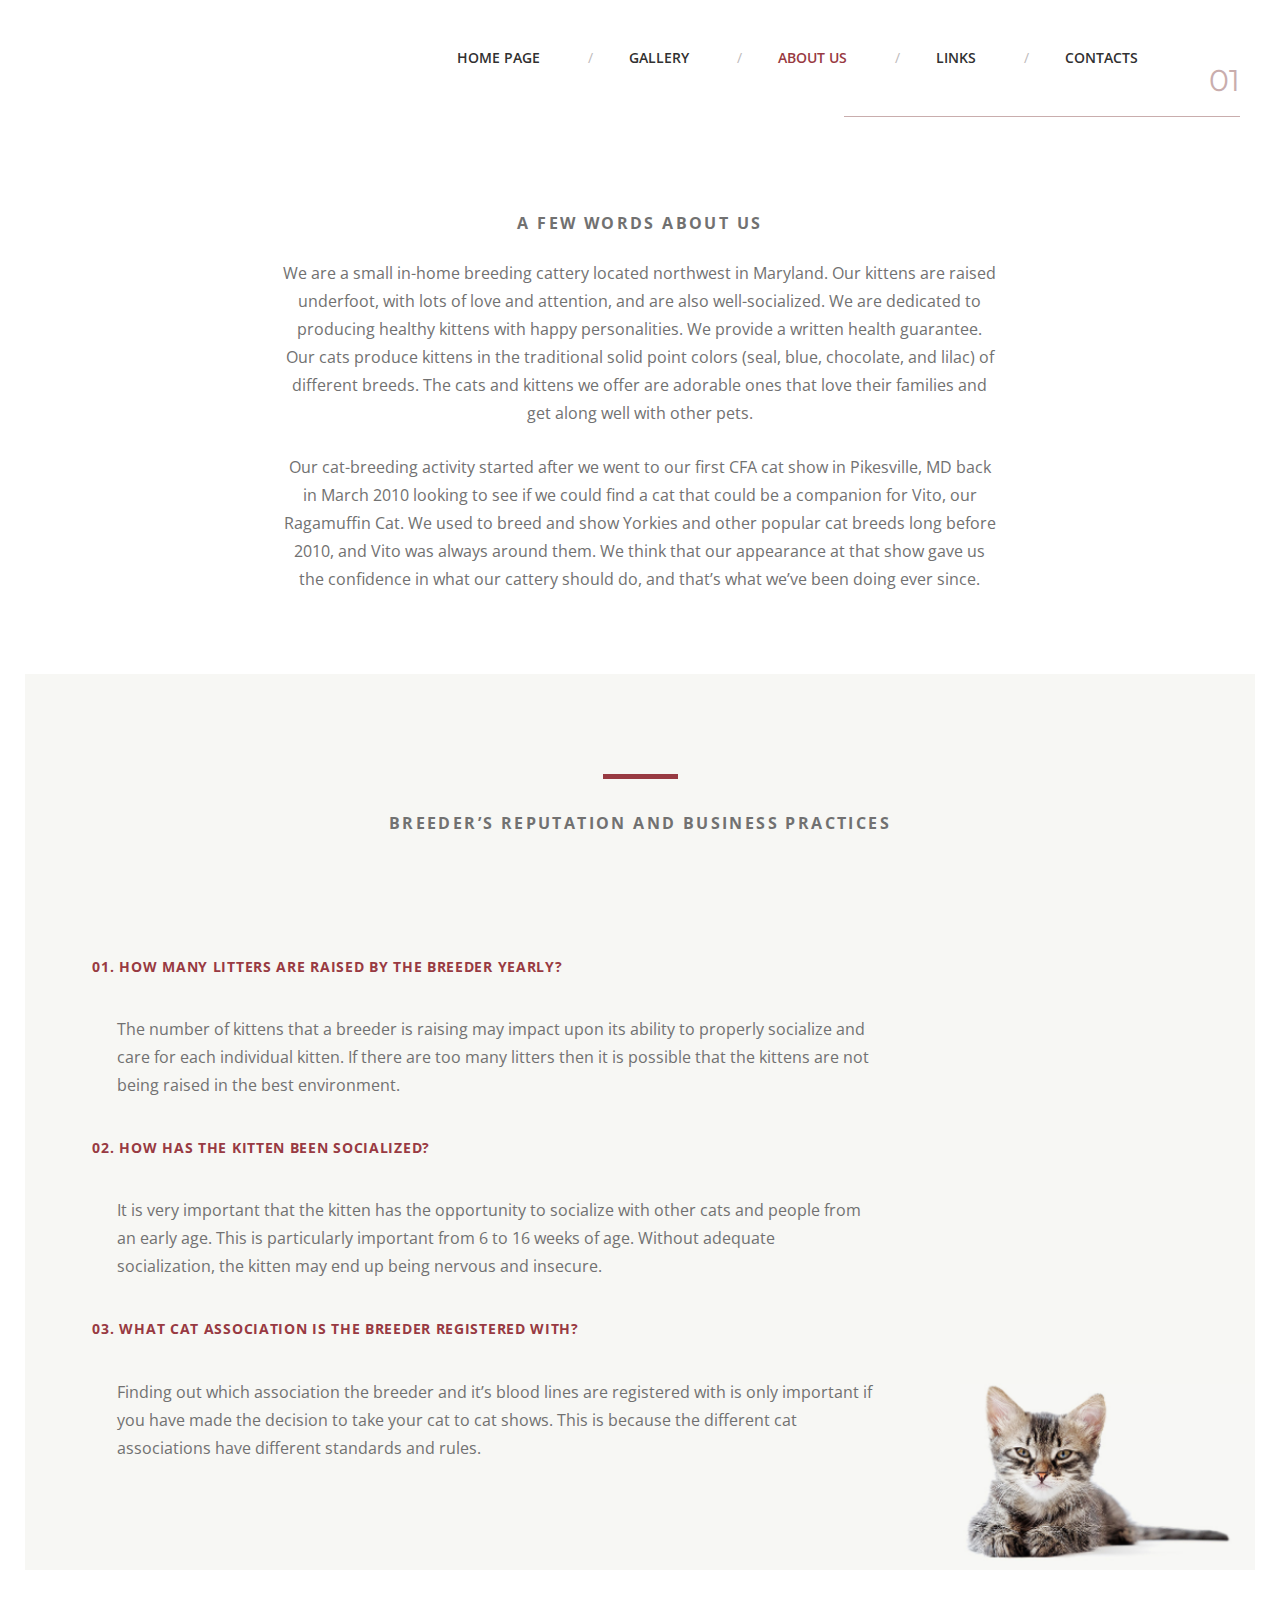
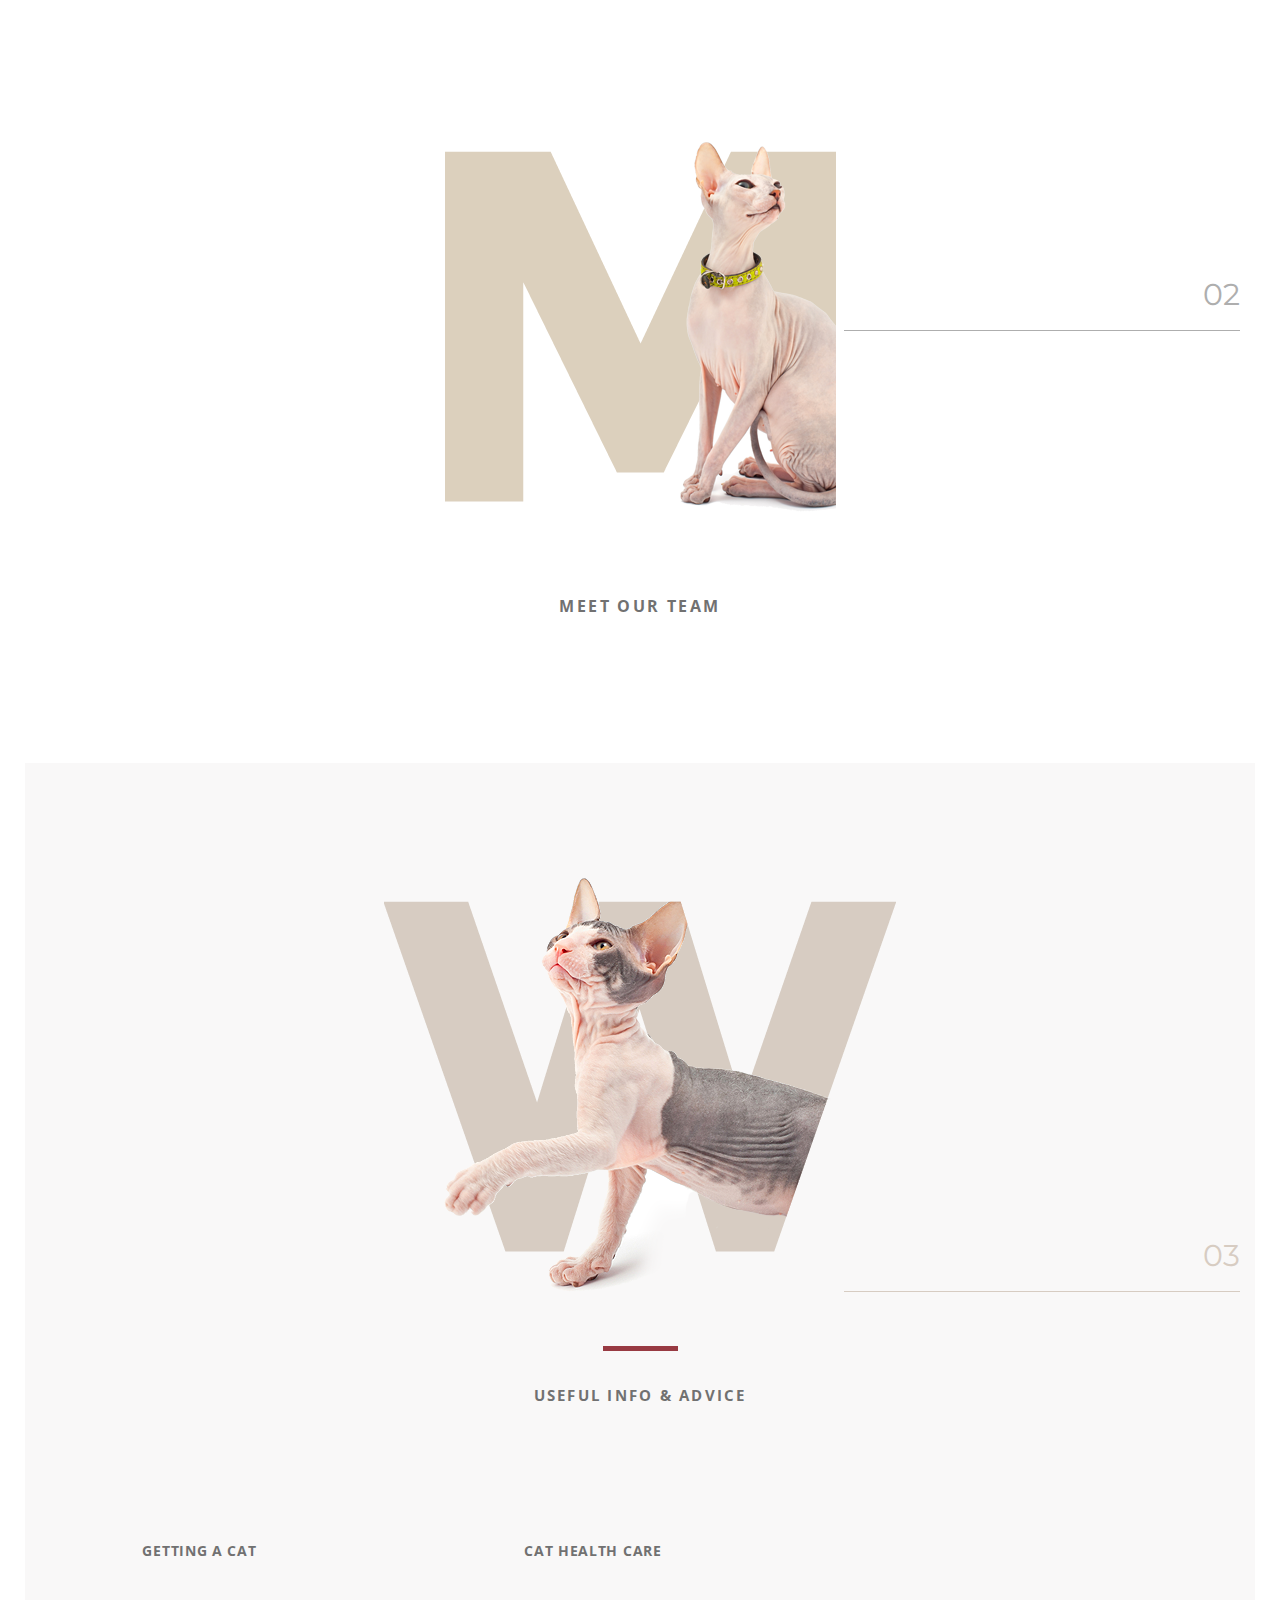
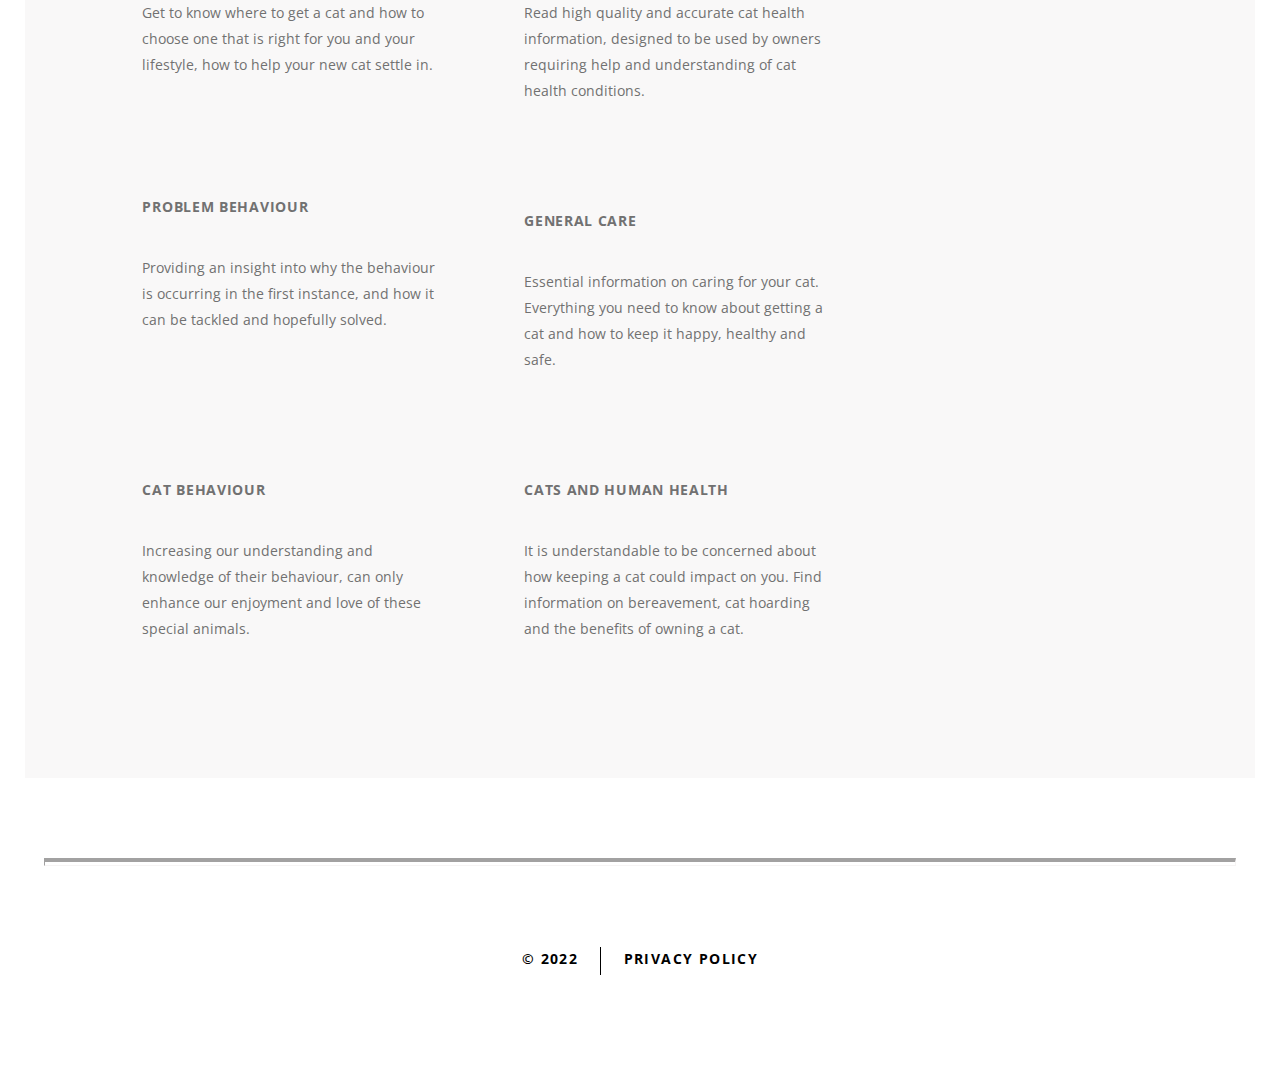
==== commit ec3e805a: "update admin" ====
--- a/about.html
+++ b/about.html
@@ -4,9 +4,10 @@
     <meta charset="UTF-8">
     <meta http-equiv="X-UA-Compatible" content="IE=edge">
     <meta name="viewport" content="width=device-width, initial-scale=1.0">
-    <title>About us</title>
+    <title>About us </title>
     <link rel="stylesheet" href="/about.css">
     <link rel="stylesheet" href="/style.css">
+    <link rel="stylesheet" href="/reset.css">
     <link rel="stylesheet" href="https://cdnjs.cloudflare.com/ajax/libs/font-awesome/6.0.0/css/all.min.css" integrity="sha512-9usAa10IRO0HhonpyAIVpjrylPvoDwiPUiKdWk5t3PyolY1cOd4DSE0Ga+ri4AuTroPR5aQvXU9xC6qOPnzFeg==" crossorigin="anonymous" referrerpolicy="no-referrer" />
     <link rel="preconnect" href="https://fonts.googleapis.com">
     <link rel="preconnect" href="https://fonts.gstatic.com" crossorigin>
@@ -60,7 +61,7 @@
       <!--Body 1-->
       <section class="section-bottom-65 section-top-34 section-md-top-0">
           <div class="shell shell-wide">
-            <div class=" page-counter page-counter-bottom-5"><img src="/images/about-01.png" alt="" class="img-responsive center-block"></div>
+            <div class=" page-counter page-counter-bottom-5"><img src="https://livedemo00.template-help.com/wt_58574/images/about-01.png" alt="" class="img-responsive center-block"></div>
             <div class="range range-xs-center offset-top-0 offset-md-top-40">
               <div class="cell-md-7">
                 <h4>A few words about us</h4>
@@ -73,135 +74,135 @@
       <!--End Body 1-->
       <!--Body 2-->
       <section data-title="welcome" class="section-title section-title-left">
-          <div class="shell shell-wide section-92  bg-img-02">
-            <hr class="divider">
-            <h4>Breeder’s Reputation and Business Practices</h4>
-            <div class=" range-lg-left range text-left offset-top-40 offset-lg-top-80">
-              <div class="cell-sm-preffix-1  cell-md-8 ">
-                <ul class="list-index list-index-variant-1">
-                  <li>
-                    <h6 class="text-primarys"><span class="list-index-counter"></span>How many litters are raised by the breeder yearly?</h6>
-                    <div class="list-index-inset">
-                      <p class="offset-top-0">The number of kittens that a breeder is raising may impact upon its ability to properly socialize and care for each individual kitten. If there are too many litters then it is possible that the kittens are not being raised in the best environment.</p>
-                    </div>
-                  </li>
-                  <li>
-                    <h6 class="text-primarys"><span class="list-index-counter"></span>How has the kitten been socialized?</h6>
-                    <div class="list-index-inset">
-                      <p class="offset-top-0">It is very important that the kitten has the opportunity to socialize with other cats and people from an early age. This is particularly important from 6 to 16 weeks of age. Without adequate socialization, the kitten may end up being nervous and insecure.</p>
-                    </div>
-                  </li>
-                  <li>
-                    <h6 class="text-primarys"><span class="list-index-counter"></span>What cat association is the breeder registered with?</h6>
-                    <div class="list-index-inset">
-                      <p class="offset-top-0">Finding out which association the breeder and it’s blood lines are registered with is only important if you have made the decision to take your cat to cat shows. This is because the different cat associations have different standards and rules.</p>
-                    </div>
-                  </li>
-                </ul>
-              </div>
+        <div class="shell shell-wide section-92  bg-img-02">
+          <hr class="divider">
+          <h4>Breeder’s Reputation and Business Practices</h4>
+          <div class=" range-lg-left range text-left offset-top-40 offset-lg-top-80">
+            <div class="cell-sm-preffix-1  cell-md-8 ">
+              <ul class="list-index list-index-variant-1">
+                <li>
+                  <h6 class="text-primarys"><span class="list-index-counter"></span>How many litters are raised by the breeder yearly?</h6>
+                  <div class="list-index-inset">
+                    <p class="offset-top-0">The number of kittens that a breeder is raising may impact upon its ability to properly socialize and care for each individual kitten. If there are too many litters then it is possible that the kittens are not being raised in the best environment.</p>
+                  </div>
+                </li>
+                <li>
+                  <h6 class="text-primarys"><span class="list-index-counter"></span>How has the kitten been socialized?</h6>
+                  <div class="list-index-inset">
+                    <p class="offset-top-0">It is very important that the kitten has the opportunity to socialize with other cats and people from an early age. This is particularly important from 6 to 16 weeks of age. Without adequate socialization, the kitten may end up being nervous and insecure.</p>
+                  </div>
+                </li>
+                <li>
+                  <h6 class="text-primarys"><span class="list-index-counter"></span>What cat association is the breeder registered with?</h6>
+                  <div class="list-index-inset">
+                    <p class="offset-top-0">Finding out which association the breeder and it’s blood lines are registered with is only important if you have made the decision to take your cat to cat shows. This is because the different cat associations have different standards and rules.</p>
+                  </div>
+                </li>
+              </ul>
             </div>
           </div>
-        </section>
-      <!--End Body 2-->
-      <!--Body 3-->
-      <section >
-        <div class="shell shell-wide section-92 section-lg-122">
-          <div class="  page-counter page-counter-middle page-counter-gray"><img src="/images/about-03.png" alt="" class="img-responsive center-block"></div>
-          <h4 class="offset-md-top-80">meet our team</h4>
-          <!-- Owl Carousel-->
-          <div data-dots="true" data-items="1" data-sm-items="2" data-md-items="3" data-margin="30" data-lg-margin="84" data-mouse-drag="false" class="owl-carousel offset-top-40 owl-dots-modile owl-theme owl-loaded owl-text-select-on" style="">
-            <div class="owl-stage-outer">   
-            <div class="owl-item cloned" style="width: 310px; margin-right: 0px;">
-                  <div class="thumbnail"><img src="/images/about-04.jpg" alt="" class="img-responsive">
-                  <div class="caption caption-static">
-                    <h4>Caroline Beek</h4>
-                    <p class="text-graylight small text-bold text-uppercase">breeder</p>
-                  </div>
-                </div>
-              </div>
-              <div class="owl-item cloned" style="width: 310px; margin-right: 20px;">
-                <div class="thumbnail"><img src="/images/about-05.jpg" alt="" class="img-responsive">
-                  <div class="caption caption-static">
-                    <h4>Caroline Beek</h4>
-                    <p class="text-graylight small text-bold text-uppercase">breeder</p>
-                  </div>
-                </div>
-              </div>
-              <div class="owl-item cloned" style="width: 310px; margin-right: 10px;">
-                <div class="thumbnail"><img src="/images/about-06.jpg" alt="" class="img-responsive">
+        </div>
+      </section>
+    <!--End Body 2-->
+    <!--Body 3-->
+    <section >
+      <div class="shell shell-wide section-92 section-lg-122">
+        <div class="  page-counter page-counter-middle page-counter-gray"><img src="/images/about-03.png" alt="" class="img-responsive center-block"></div>
+        <h4 class="offset-md-top-80">meet our team</h4>
+        <!-- Owl Carousel-->
+        <div data-dots="true" data-items="1" data-sm-items="2" data-md-items="3" data-margin="30" data-lg-margin="84" data-mouse-drag="false" class="owl-carousel offset-top-40 owl-dots-modile owl-theme owl-loaded owl-text-select-on" style="">
+          <div class="owl-stage-outer">   
+          <div class="owl-item cloned" style="width: 310px; margin-right: 0px;">
+                <div class="thumbnail"><img src="/images/about-04.jpg" alt="" class="img-responsive">
                 <div class="caption caption-static">
-                  <h4>Dayle Peters</h4>
+                  <h4>Caroline Beek</h4>
                   <p class="text-graylight small text-bold text-uppercase">breeder</p>
                 </div>
               </div>
-              </div>
+            </div>
+            <div class="owl-item cloned" style="width: 310px; margin-right: 20px;">
+              <div class="thumbnail"><img src="/images/about-05.jpg" alt="" class="img-responsive">
+                <div class="caption caption-static">
+                  <h4>Caroline Beek</h4>
+                  <p class="text-graylight small text-bold text-uppercase">breeder</p>
+                </div>
+              </div>
+            </div>
+            <div class="owl-item cloned" style="width: 310px; margin-right: 10px;">
+              <div class="thumbnail"><img src="/images/about-06.jpg" alt="" class="img-responsive">
+              <div class="caption caption-static">
+                <h4>Dayle Peters</h4>
+                <p class="text-graylight small text-bold text-uppercase">breeder</p>
+              </div>
+            </div>
+            </div>
+        </div>
+      </div>
+      </div>
+    </section>
+    <!--End Body 3-->
+    <!--Body 4-->
+    <section data-title="cats for sale" class="section-bottom-80 section-title section-title-right">
+      <div class="shell shell-wide section-65 section-lg-bottom-122 bg-mocos">
+        <div class="page-counter page-counter-bottom-6 page-counter-sisal"><img src="/images/about-07.png" alt="" class="img-responsive center-block"></div>
+        <hr class="divider offset-lg-top-54">
+        <h5>Useful info &amp; advice</h5>
+        <div class="range text-md-left offset-top-54">
+          <div class="cell-md-preffix-1 cell-xl-9 cell-md-10">
+            <div class="range">
+              <div class="cell-md-4 offset-lg-top-40">
+                <div class="inset-lg-right-14p">
+                  <h6>Getting a cat</h6>
+                  <p class="small">Get to know where to get a cat and how to choose one that is right for you and your lifestyle, how to help your new cat settle in.</p>
+                </div>
+              </div>
+              <div class="cell-md-4  offset-top-40 offset-sm-top-0">
+                <div class="inset-lg-right-14p">
+                  <h6>Cat health care</h6>
+                  <p class="small">Read high quality and accurate cat health information, designed to be used by owners requiring help and understanding of cat health conditions.</p>
+                </div>
+              </div>
+              <div class="cell-md-4 offset-lg-top-40 offset-top-40 offset-md-top-0">
+                <div class="inset-lg-right-14p">
+                  <h6>Problem behaviour</h6>
+                  <p class="small">Providing an insight into why the behaviour is occurring in the first instance, and how it can be tackled and hopefully solved.</p>
+                </div>
+              </div>
+              <div class="cell-md-4 offset-lg-top-54 offset-top-40">
+                <div class="inset-lg-right-14p">
+                  <h6>General care</h6>
+                  <p class="small">Essential information on caring for your cat. Everything you need to know about getting a cat and how to keep it happy, healthy and safe.</p>
+                </div>
+              </div>
+              <div class="cell-md-4 offset-lg-top-54 offset-top-40">
+                <div class="inset-lg-right-14p">
+                  <h6>Cat behaviour</h6>
+                  <p class="small">Increasing our understanding and knowledge of their behaviour, can only enhance our enjoyment and love of these special animals.</p>
+                </div>
+              </div>
+              <div class="cell-md-4 offset-lg-top-54 offset-top-40">
+                <div class="inset-lg-right-14p">
+                  <h6>Cats and human health</h6>
+                  <p class="small">It is understandable to be concerned about how keeping a cat could impact on you. Find information on bereavement, cat hoarding and the benefits of owning a cat.</p>
+                </div>
+              </div>
+            </div>
           </div>
         </div>
-        </div>
-      </section>
-      <!--End Body 3-->
-      <!--Body 4-->
-      <section data-title="cats for sale" class="section-bottom-80 section-title section-title-right">
-        <div class="shell shell-wide section-65 section-lg-bottom-122 bg-mocos">
-          <div class="page-counter page-counter-bottom-6 page-counter-sisal"><img src="/images/about-07.png" alt="" class="img-responsive center-block"></div>
-          <hr class="divider offset-lg-top-54">
-          <h5>Useful info &amp; advice</h5>
-          <div class="range text-md-left offset-top-54">
-            <div class="cell-md-preffix-1 cell-xl-9 cell-md-10">
-              <div class="range">
-                <div class="cell-md-4 offset-lg-top-40">
-                  <div class="inset-lg-right-14p">
-                    <h6>Getting a cat</h6>
-                    <p class="small">Get to know where to get a cat and how to choose one that is right for you and your lifestyle, how to help your new cat settle in.</p>
-                  </div>
-                </div>
-                <div class="cell-md-4  offset-top-40 offset-sm-top-0">
-                  <div class="inset-lg-right-14p">
-                    <h6>Cat health care</h6>
-                    <p class="small">Read high quality and accurate cat health information, designed to be used by owners requiring help and understanding of cat health conditions.</p>
-                  </div>
-                </div>
-                <div class="cell-md-4 offset-lg-top-40 offset-top-40 offset-md-top-0">
-                  <div class="inset-lg-right-14p">
-                    <h6>Problem behaviour</h6>
-                    <p class="small">Providing an insight into why the behaviour is occurring in the first instance, and how it can be tackled and hopefully solved.</p>
-                  </div>
-                </div>
-                <div class="cell-md-4 offset-lg-top-54 offset-top-40">
-                  <div class="inset-lg-right-14p">
-                    <h6>General care</h6>
-                    <p class="small">Essential information on caring for your cat. Everything you need to know about getting a cat and how to keep it happy, healthy and safe.</p>
-                  </div>
-                </div>
-                <div class="cell-md-4 offset-lg-top-54 offset-top-40">
-                  <div class="inset-lg-right-14p">
-                    <h6>Cat behaviour</h6>
-                    <p class="small">Increasing our understanding and knowledge of their behaviour, can only enhance our enjoyment and love of these special animals.</p>
-                  </div>
-                </div>
-                <div class="cell-md-4 offset-lg-top-54 offset-top-40">
-                  <div class="inset-lg-right-14p">
-                    <h6>Cats and human health</h6>
-                    <p class="small">It is understandable to be concerned about how keeping a cat could impact on you. Find information on bereavement, cat hoarding and the benefits of owning a cat.</p>
-                  </div>
-                </div>
-              </div>
-            </div>
-          </div>
-        </div>
-      </section>
-      <div class="shell shell-wide inset-left-0 inset-right-0">
-        <hr class="divider-full ">
-      </div>
+      </div>
+    </section>
+    <div class="shell shell-wide inset-left-0 inset-right-0">
+      <hr class="divider-full ">
     </div>
-      <!--End Body 4-->
-      <!--footer-->
-      <footer class="page-footer">
-        <div class="container text-center"><span>©</span> <span id="copyright-year">2022</span>
-          <hr class="divider divider-default divider-vertical "><a href="">Privacy policy</a>
-        </div>
-      </footer>
-    <script src="https://cdn.jsdelivr.net/npm/bootstrap@5.1.3/dist/js/bootstrap.bundle.min.js" integrity="sha384-ka7Sk0Gln4gmtz2MlQnikT1wXgYsOg+OMhuP+IlRH9sENBO0LRn5q+8nbTov4+1p" crossorigin="anonymous"></script>
-    <script src="/script.js"></script>
+  </div>
+    <!--End Body 4-->
+    <!--footer-->
+    <footer class="page-footer">
+      <div class="container text-center"><span>©</span> <span id="copyright-year">2022</span>
+        <hr class="divider divider-default divider-vertical "><a href="">Privacy policy</a>
+      </div>
+    </footer>
+  <script src="https://cdn.jsdelivr.net/npm/bootstrap@5.1.3/dist/js/bootstrap.bundle.min.js" integrity="sha384-ka7Sk0Gln4gmtz2MlQnikT1wXgYsOg+OMhuP+IlRH9sENBO0LRn5q+8nbTov4+1p" crossorigin="anonymous"></script>
+  <script src="/script.js"></script>
 </body>
 </html>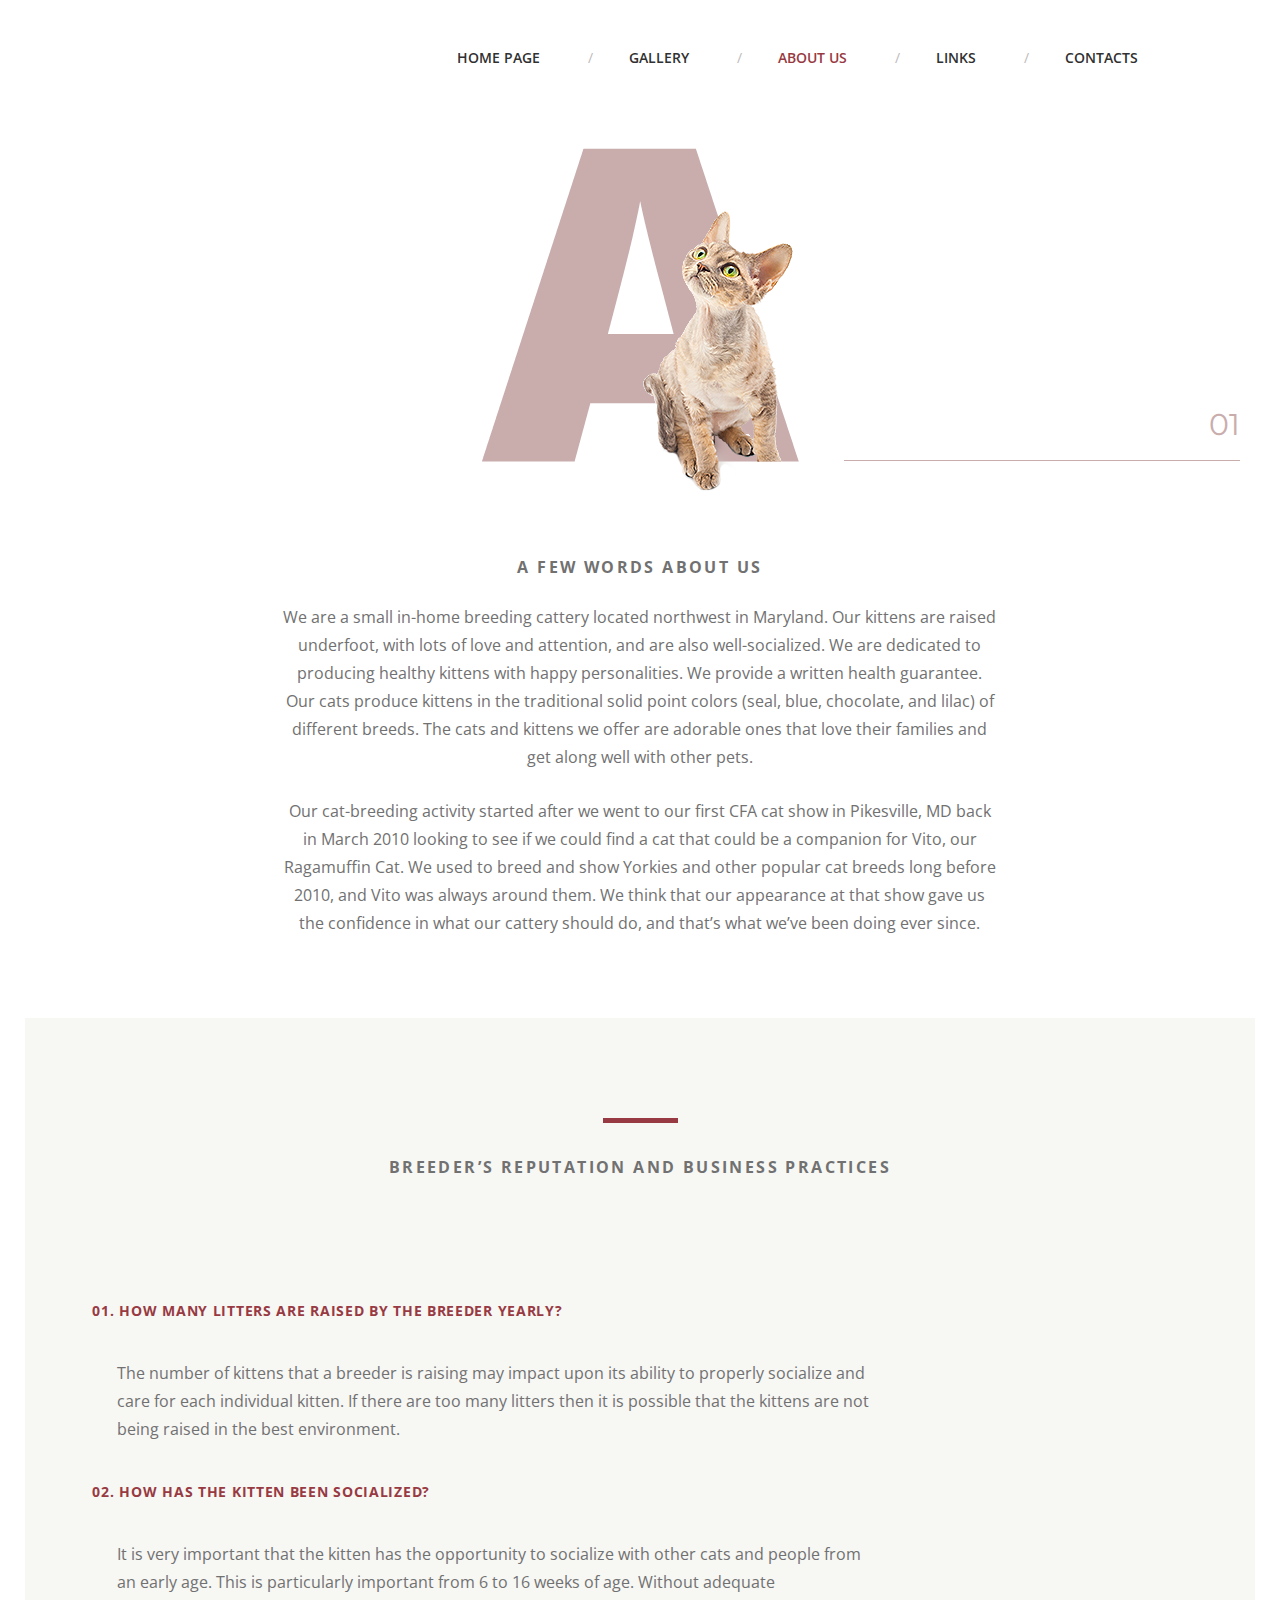
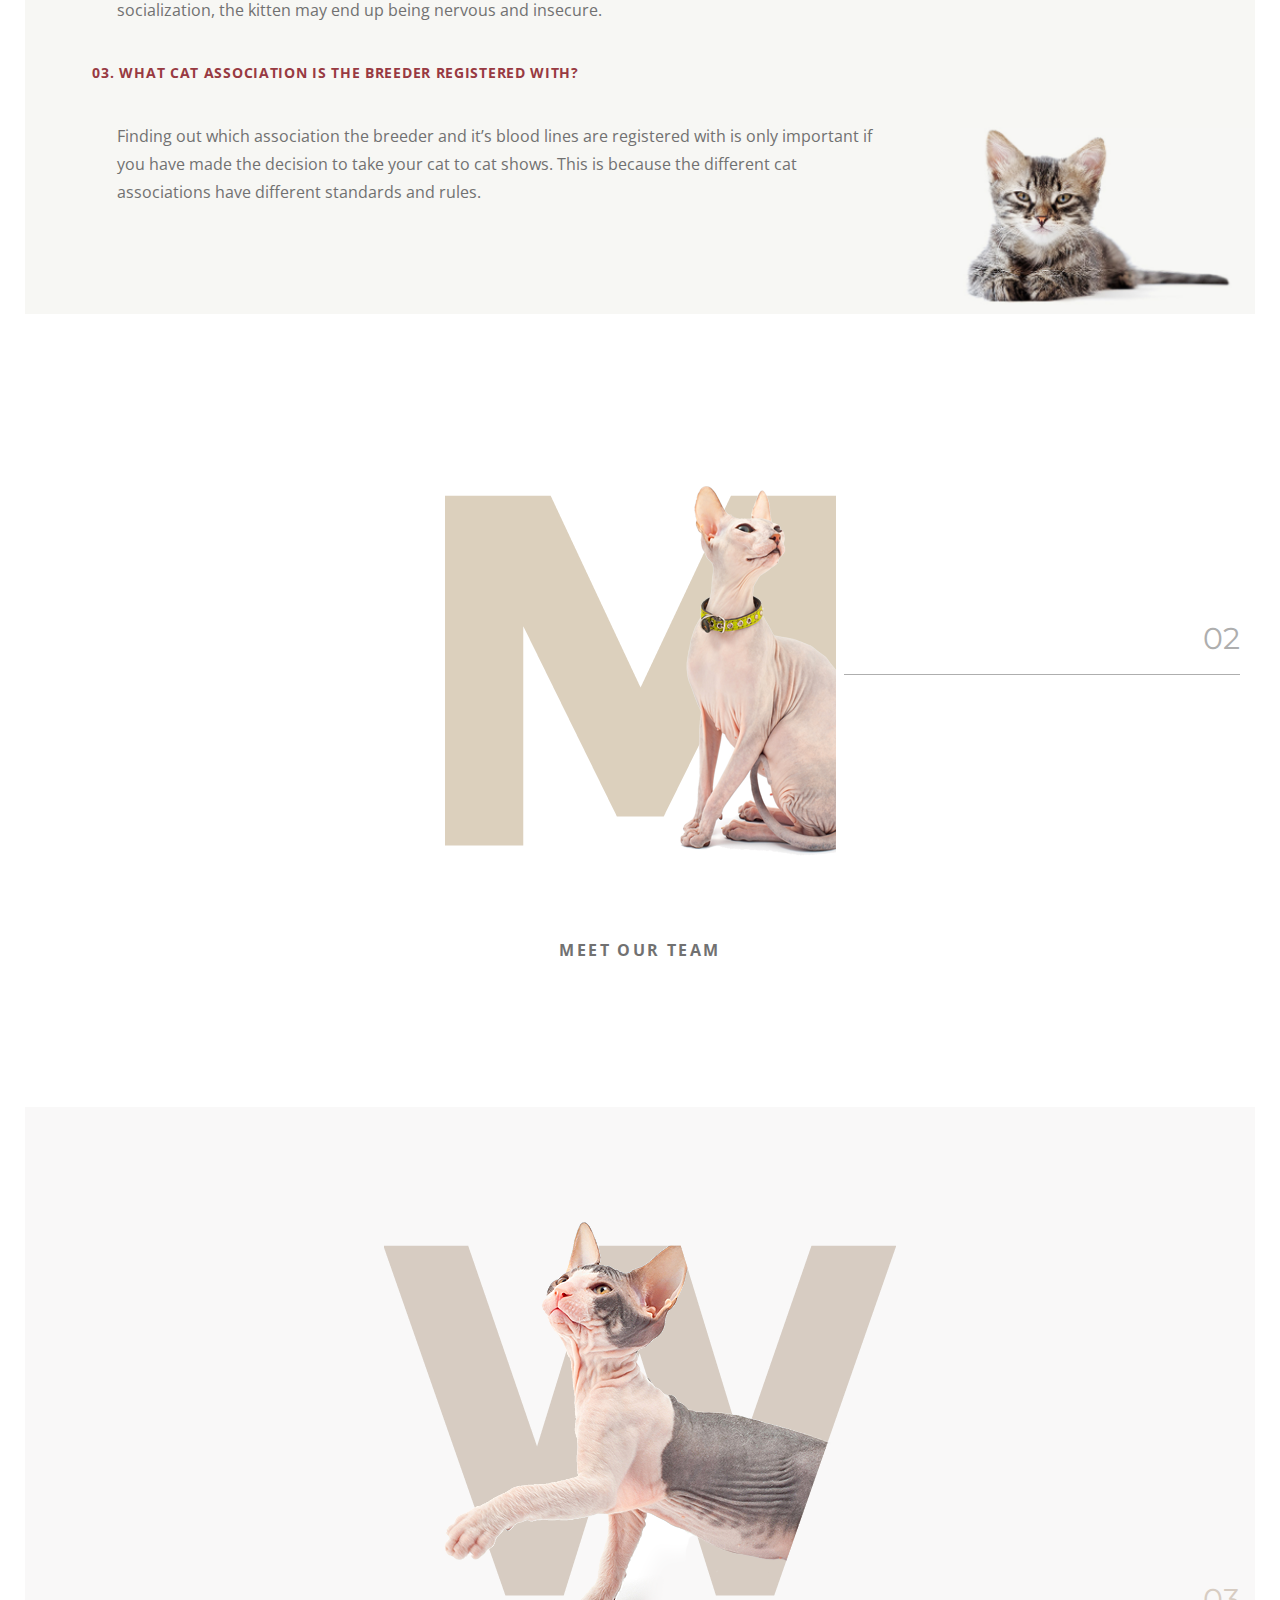
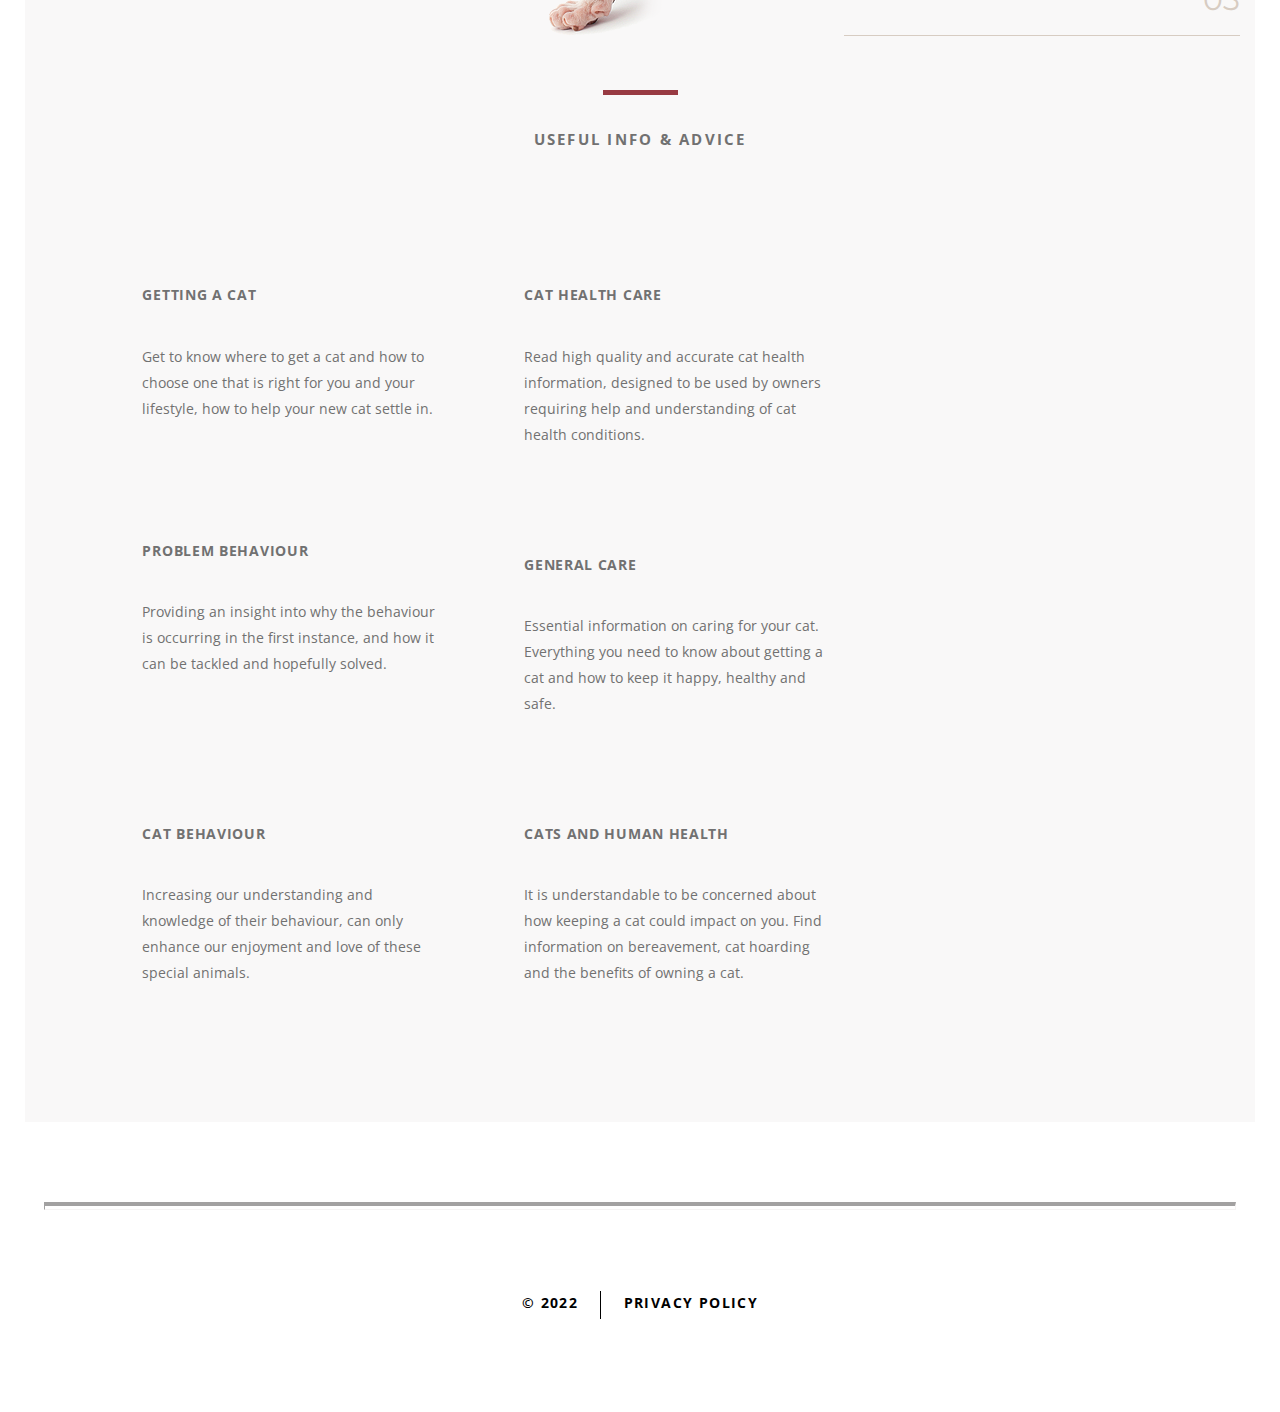
==== commit c4fdc528: "Merge branch 'main' of https://github.com/PTLun19/BTL-nhom-10" ====
--- a/about.html
+++ b/about.html
@@ -4,10 +4,9 @@
     <meta charset="UTF-8">
     <meta http-equiv="X-UA-Compatible" content="IE=edge">
     <meta name="viewport" content="width=device-width, initial-scale=1.0">
-    <title>About us </title>
+    <title>About us</title>
     <link rel="stylesheet" href="/about.css">
     <link rel="stylesheet" href="/style.css">
-    <link rel="stylesheet" href="/reset.css">
     <link rel="stylesheet" href="https://cdnjs.cloudflare.com/ajax/libs/font-awesome/6.0.0/css/all.min.css" integrity="sha512-9usAa10IRO0HhonpyAIVpjrylPvoDwiPUiKdWk5t3PyolY1cOd4DSE0Ga+ri4AuTroPR5aQvXU9xC6qOPnzFeg==" crossorigin="anonymous" referrerpolicy="no-referrer" />
     <link rel="preconnect" href="https://fonts.googleapis.com">
     <link rel="preconnect" href="https://fonts.gstatic.com" crossorigin>
@@ -61,7 +60,7 @@
       <!--Body 1-->
       <section class="section-bottom-65 section-top-34 section-md-top-0">
           <div class="shell shell-wide">
-            <div class=" page-counter page-counter-bottom-5"><img src="https://livedemo00.template-help.com/wt_58574/images/about-01.png" alt="" class="img-responsive center-block"></div>
+            <div class=" page-counter page-counter-bottom-5"><img src="/images/about-01.png" alt="" class="img-responsive center-block"></div>
             <div class="range range-xs-center offset-top-0 offset-md-top-40">
               <div class="cell-md-7">
                 <h4>A few words about us</h4>
@@ -74,135 +73,135 @@
       <!--End Body 1-->
       <!--Body 2-->
       <section data-title="welcome" class="section-title section-title-left">
-        <div class="shell shell-wide section-92  bg-img-02">
-          <hr class="divider">
-          <h4>Breeder’s Reputation and Business Practices</h4>
-          <div class=" range-lg-left range text-left offset-top-40 offset-lg-top-80">
-            <div class="cell-sm-preffix-1  cell-md-8 ">
-              <ul class="list-index list-index-variant-1">
-                <li>
-                  <h6 class="text-primarys"><span class="list-index-counter"></span>How many litters are raised by the breeder yearly?</h6>
-                  <div class="list-index-inset">
-                    <p class="offset-top-0">The number of kittens that a breeder is raising may impact upon its ability to properly socialize and care for each individual kitten. If there are too many litters then it is possible that the kittens are not being raised in the best environment.</p>
-                  </div>
-                </li>
-                <li>
-                  <h6 class="text-primarys"><span class="list-index-counter"></span>How has the kitten been socialized?</h6>
-                  <div class="list-index-inset">
-                    <p class="offset-top-0">It is very important that the kitten has the opportunity to socialize with other cats and people from an early age. This is particularly important from 6 to 16 weeks of age. Without adequate socialization, the kitten may end up being nervous and insecure.</p>
-                  </div>
-                </li>
-                <li>
-                  <h6 class="text-primarys"><span class="list-index-counter"></span>What cat association is the breeder registered with?</h6>
-                  <div class="list-index-inset">
-                    <p class="offset-top-0">Finding out which association the breeder and it’s blood lines are registered with is only important if you have made the decision to take your cat to cat shows. This is because the different cat associations have different standards and rules.</p>
-                  </div>
-                </li>
-              </ul>
-            </div>
-          </div>
+          <div class="shell shell-wide section-92  bg-img-02">
+            <hr class="divider">
+            <h4>Breeder’s Reputation and Business Practices</h4>
+            <div class=" range-lg-left range text-left offset-top-40 offset-lg-top-80">
+              <div class="cell-sm-preffix-1  cell-md-8 ">
+                <ul class="list-index list-index-variant-1">
+                  <li>
+                    <h6 class="text-primarys"><span class="list-index-counter"></span>How many litters are raised by the breeder yearly?</h6>
+                    <div class="list-index-inset">
+                      <p class="offset-top-0">The number of kittens that a breeder is raising may impact upon its ability to properly socialize and care for each individual kitten. If there are too many litters then it is possible that the kittens are not being raised in the best environment.</p>
+                    </div>
+                  </li>
+                  <li>
+                    <h6 class="text-primarys"><span class="list-index-counter"></span>How has the kitten been socialized?</h6>
+                    <div class="list-index-inset">
+                      <p class="offset-top-0">It is very important that the kitten has the opportunity to socialize with other cats and people from an early age. This is particularly important from 6 to 16 weeks of age. Without adequate socialization, the kitten may end up being nervous and insecure.</p>
+                    </div>
+                  </li>
+                  <li>
+                    <h6 class="text-primarys"><span class="list-index-counter"></span>What cat association is the breeder registered with?</h6>
+                    <div class="list-index-inset">
+                      <p class="offset-top-0">Finding out which association the breeder and it’s blood lines are registered with is only important if you have made the decision to take your cat to cat shows. This is because the different cat associations have different standards and rules.</p>
+                    </div>
+                  </li>
+                </ul>
+              </div>
+            </div>
+          </div>
+        </section>
+      <!--End Body 2-->
+      <!--Body 3-->
+      <section >
+        <div class="shell shell-wide section-92 section-lg-122">
+          <div class="  page-counter page-counter-middle page-counter-gray"><img src="/images/about-03.png" alt="" class="img-responsive center-block"></div>
+          <h4 class="offset-md-top-80">meet our team</h4>
+          <!-- Owl Carousel-->
+          <div data-dots="true" data-items="1" data-sm-items="2" data-md-items="3" data-margin="30" data-lg-margin="84" data-mouse-drag="false" class="owl-carousel offset-top-40 owl-dots-modile owl-theme owl-loaded owl-text-select-on" style="">
+            <div class="owl-stage-outer">   
+            <div class="owl-item cloned" style="width: 310px; margin-right: 0px;">
+                  <div class="thumbnail"><img src="/images/about-04.jpg" alt="" class="img-responsive">
+                  <div class="caption caption-static">
+                    <h4>Caroline Beek</h4>
+                    <p class="text-graylight small text-bold text-uppercase">breeder</p>
+                  </div>
+                </div>
+              </div>
+              <div class="owl-item cloned" style="width: 310px; margin-right: 20px;">
+                <div class="thumbnail"><img src="/images/about-05.jpg" alt="" class="img-responsive">
+                  <div class="caption caption-static">
+                    <h4>Caroline Beek</h4>
+                    <p class="text-graylight small text-bold text-uppercase">breeder</p>
+                  </div>
+                </div>
+              </div>
+              <div class="owl-item cloned" style="width: 310px; margin-right: 10px;">
+                <div class="thumbnail"><img src="/images/about-06.jpg" alt="" class="img-responsive">
+                <div class="caption caption-static">
+                  <h4>Dayle Peters</h4>
+                  <p class="text-graylight small text-bold text-uppercase">breeder</p>
+                </div>
+              </div>
+              </div>
+          </div>
+        </div>
         </div>
       </section>
-    <!--End Body 2-->
-    <!--Body 3-->
-    <section >
-      <div class="shell shell-wide section-92 section-lg-122">
-        <div class="  page-counter page-counter-middle page-counter-gray"><img src="/images/about-03.png" alt="" class="img-responsive center-block"></div>
-        <h4 class="offset-md-top-80">meet our team</h4>
-        <!-- Owl Carousel-->
-        <div data-dots="true" data-items="1" data-sm-items="2" data-md-items="3" data-margin="30" data-lg-margin="84" data-mouse-drag="false" class="owl-carousel offset-top-40 owl-dots-modile owl-theme owl-loaded owl-text-select-on" style="">
-          <div class="owl-stage-outer">   
-          <div class="owl-item cloned" style="width: 310px; margin-right: 0px;">
-                <div class="thumbnail"><img src="/images/about-04.jpg" alt="" class="img-responsive">
-                <div class="caption caption-static">
-                  <h4>Caroline Beek</h4>
-                  <p class="text-graylight small text-bold text-uppercase">breeder</p>
-                </div>
-              </div>
-            </div>
-            <div class="owl-item cloned" style="width: 310px; margin-right: 20px;">
-              <div class="thumbnail"><img src="/images/about-05.jpg" alt="" class="img-responsive">
-                <div class="caption caption-static">
-                  <h4>Caroline Beek</h4>
-                  <p class="text-graylight small text-bold text-uppercase">breeder</p>
-                </div>
-              </div>
-            </div>
-            <div class="owl-item cloned" style="width: 310px; margin-right: 10px;">
-              <div class="thumbnail"><img src="/images/about-06.jpg" alt="" class="img-responsive">
-              <div class="caption caption-static">
-                <h4>Dayle Peters</h4>
-                <p class="text-graylight small text-bold text-uppercase">breeder</p>
-              </div>
-            </div>
-            </div>
-        </div>
+      <!--End Body 3-->
+      <!--Body 4-->
+      <section data-title="cats for sale" class="section-bottom-80 section-title section-title-right">
+        <div class="shell shell-wide section-65 section-lg-bottom-122 bg-mocos">
+          <div class="page-counter page-counter-bottom-6 page-counter-sisal"><img src="/images/about-07.png" alt="" class="img-responsive center-block"></div>
+          <hr class="divider offset-lg-top-54">
+          <h5>Useful info &amp; advice</h5>
+          <div class="range text-md-left offset-top-54">
+            <div class="cell-md-preffix-1 cell-xl-9 cell-md-10">
+              <div class="range">
+                <div class="cell-md-4 offset-lg-top-40">
+                  <div class="inset-lg-right-14p">
+                    <h6>Getting a cat</h6>
+                    <p class="small">Get to know where to get a cat and how to choose one that is right for you and your lifestyle, how to help your new cat settle in.</p>
+                  </div>
+                </div>
+                <div class="cell-md-4  offset-top-40 offset-sm-top-0">
+                  <div class="inset-lg-right-14p">
+                    <h6>Cat health care</h6>
+                    <p class="small">Read high quality and accurate cat health information, designed to be used by owners requiring help and understanding of cat health conditions.</p>
+                  </div>
+                </div>
+                <div class="cell-md-4 offset-lg-top-40 offset-top-40 offset-md-top-0">
+                  <div class="inset-lg-right-14p">
+                    <h6>Problem behaviour</h6>
+                    <p class="small">Providing an insight into why the behaviour is occurring in the first instance, and how it can be tackled and hopefully solved.</p>
+                  </div>
+                </div>
+                <div class="cell-md-4 offset-lg-top-54 offset-top-40">
+                  <div class="inset-lg-right-14p">
+                    <h6>General care</h6>
+                    <p class="small">Essential information on caring for your cat. Everything you need to know about getting a cat and how to keep it happy, healthy and safe.</p>
+                  </div>
+                </div>
+                <div class="cell-md-4 offset-lg-top-54 offset-top-40">
+                  <div class="inset-lg-right-14p">
+                    <h6>Cat behaviour</h6>
+                    <p class="small">Increasing our understanding and knowledge of their behaviour, can only enhance our enjoyment and love of these special animals.</p>
+                  </div>
+                </div>
+                <div class="cell-md-4 offset-lg-top-54 offset-top-40">
+                  <div class="inset-lg-right-14p">
+                    <h6>Cats and human health</h6>
+                    <p class="small">It is understandable to be concerned about how keeping a cat could impact on you. Find information on bereavement, cat hoarding and the benefits of owning a cat.</p>
+                  </div>
+                </div>
+              </div>
+            </div>
+          </div>
+        </div>
+      </section>
+      <div class="shell shell-wide inset-left-0 inset-right-0">
+        <hr class="divider-full ">
       </div>
-      </div>
-    </section>
-    <!--End Body 3-->
-    <!--Body 4-->
-    <section data-title="cats for sale" class="section-bottom-80 section-title section-title-right">
-      <div class="shell shell-wide section-65 section-lg-bottom-122 bg-mocos">
-        <div class="page-counter page-counter-bottom-6 page-counter-sisal"><img src="/images/about-07.png" alt="" class="img-responsive center-block"></div>
-        <hr class="divider offset-lg-top-54">
-        <h5>Useful info &amp; advice</h5>
-        <div class="range text-md-left offset-top-54">
-          <div class="cell-md-preffix-1 cell-xl-9 cell-md-10">
-            <div class="range">
-              <div class="cell-md-4 offset-lg-top-40">
-                <div class="inset-lg-right-14p">
-                  <h6>Getting a cat</h6>
-                  <p class="small">Get to know where to get a cat and how to choose one that is right for you and your lifestyle, how to help your new cat settle in.</p>
-                </div>
-              </div>
-              <div class="cell-md-4  offset-top-40 offset-sm-top-0">
-                <div class="inset-lg-right-14p">
-                  <h6>Cat health care</h6>
-                  <p class="small">Read high quality and accurate cat health information, designed to be used by owners requiring help and understanding of cat health conditions.</p>
-                </div>
-              </div>
-              <div class="cell-md-4 offset-lg-top-40 offset-top-40 offset-md-top-0">
-                <div class="inset-lg-right-14p">
-                  <h6>Problem behaviour</h6>
-                  <p class="small">Providing an insight into why the behaviour is occurring in the first instance, and how it can be tackled and hopefully solved.</p>
-                </div>
-              </div>
-              <div class="cell-md-4 offset-lg-top-54 offset-top-40">
-                <div class="inset-lg-right-14p">
-                  <h6>General care</h6>
-                  <p class="small">Essential information on caring for your cat. Everything you need to know about getting a cat and how to keep it happy, healthy and safe.</p>
-                </div>
-              </div>
-              <div class="cell-md-4 offset-lg-top-54 offset-top-40">
-                <div class="inset-lg-right-14p">
-                  <h6>Cat behaviour</h6>
-                  <p class="small">Increasing our understanding and knowledge of their behaviour, can only enhance our enjoyment and love of these special animals.</p>
-                </div>
-              </div>
-              <div class="cell-md-4 offset-lg-top-54 offset-top-40">
-                <div class="inset-lg-right-14p">
-                  <h6>Cats and human health</h6>
-                  <p class="small">It is understandable to be concerned about how keeping a cat could impact on you. Find information on bereavement, cat hoarding and the benefits of owning a cat.</p>
-                </div>
-              </div>
-            </div>
-          </div>
-        </div>
-      </div>
-    </section>
-    <div class="shell shell-wide inset-left-0 inset-right-0">
-      <hr class="divider-full ">
     </div>
-  </div>
-    <!--End Body 4-->
-    <!--footer-->
-    <footer class="page-footer">
-      <div class="container text-center"><span>©</span> <span id="copyright-year">2022</span>
-        <hr class="divider divider-default divider-vertical "><a href="">Privacy policy</a>
-      </div>
-    </footer>
-  <script src="https://cdn.jsdelivr.net/npm/bootstrap@5.1.3/dist/js/bootstrap.bundle.min.js" integrity="sha384-ka7Sk0Gln4gmtz2MlQnikT1wXgYsOg+OMhuP+IlRH9sENBO0LRn5q+8nbTov4+1p" crossorigin="anonymous"></script>
-  <script src="/script.js"></script>
+      <!--End Body 4-->
+      <!--footer-->
+      <footer class="page-footer">
+        <div class="container text-center"><span>©</span> <span id="copyright-year">2022</span>
+          <hr class="divider divider-default divider-vertical "><a href="">Privacy policy</a>
+        </div>
+      </footer>
+    <script src="https://cdn.jsdelivr.net/npm/bootstrap@5.1.3/dist/js/bootstrap.bundle.min.js" integrity="sha384-ka7Sk0Gln4gmtz2MlQnikT1wXgYsOg+OMhuP+IlRH9sENBO0LRn5q+8nbTov4+1p" crossorigin="anonymous"></script>
+    <script src="/script.js"></script>
 </body>
 </html>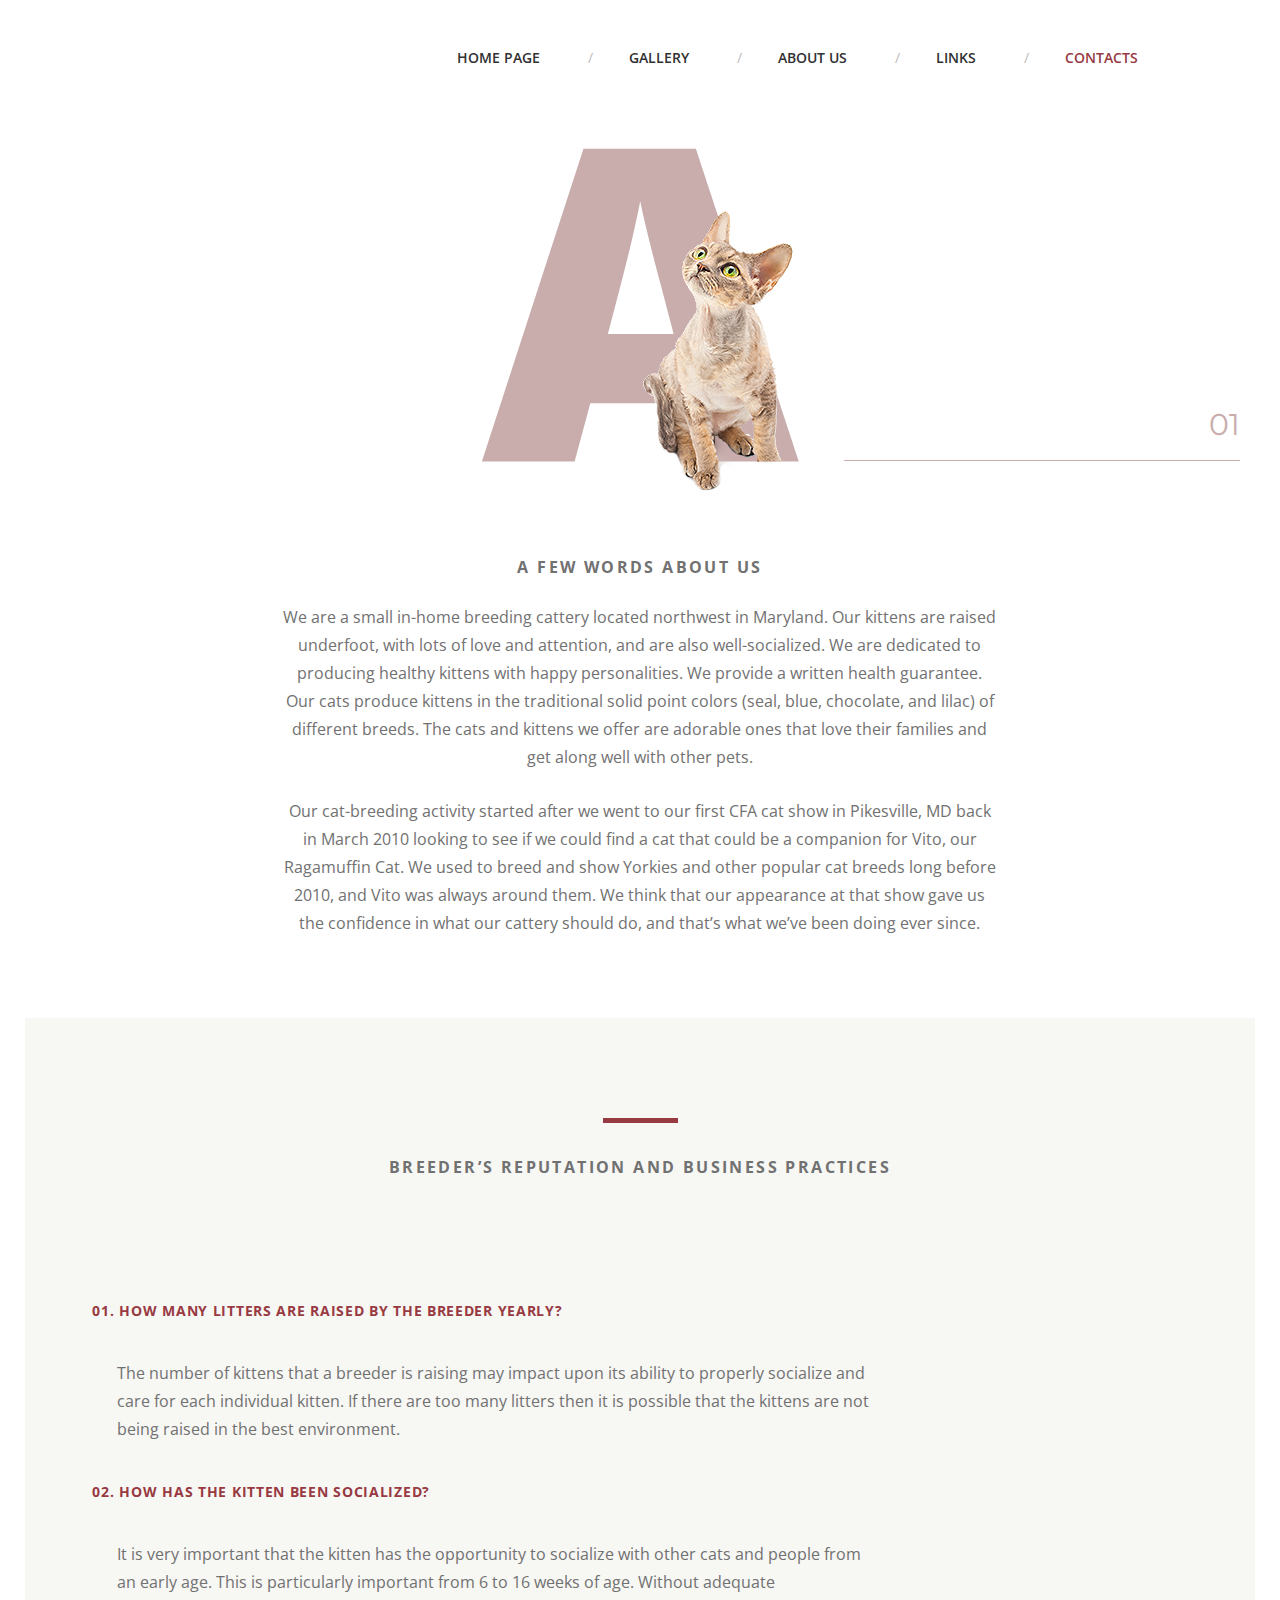
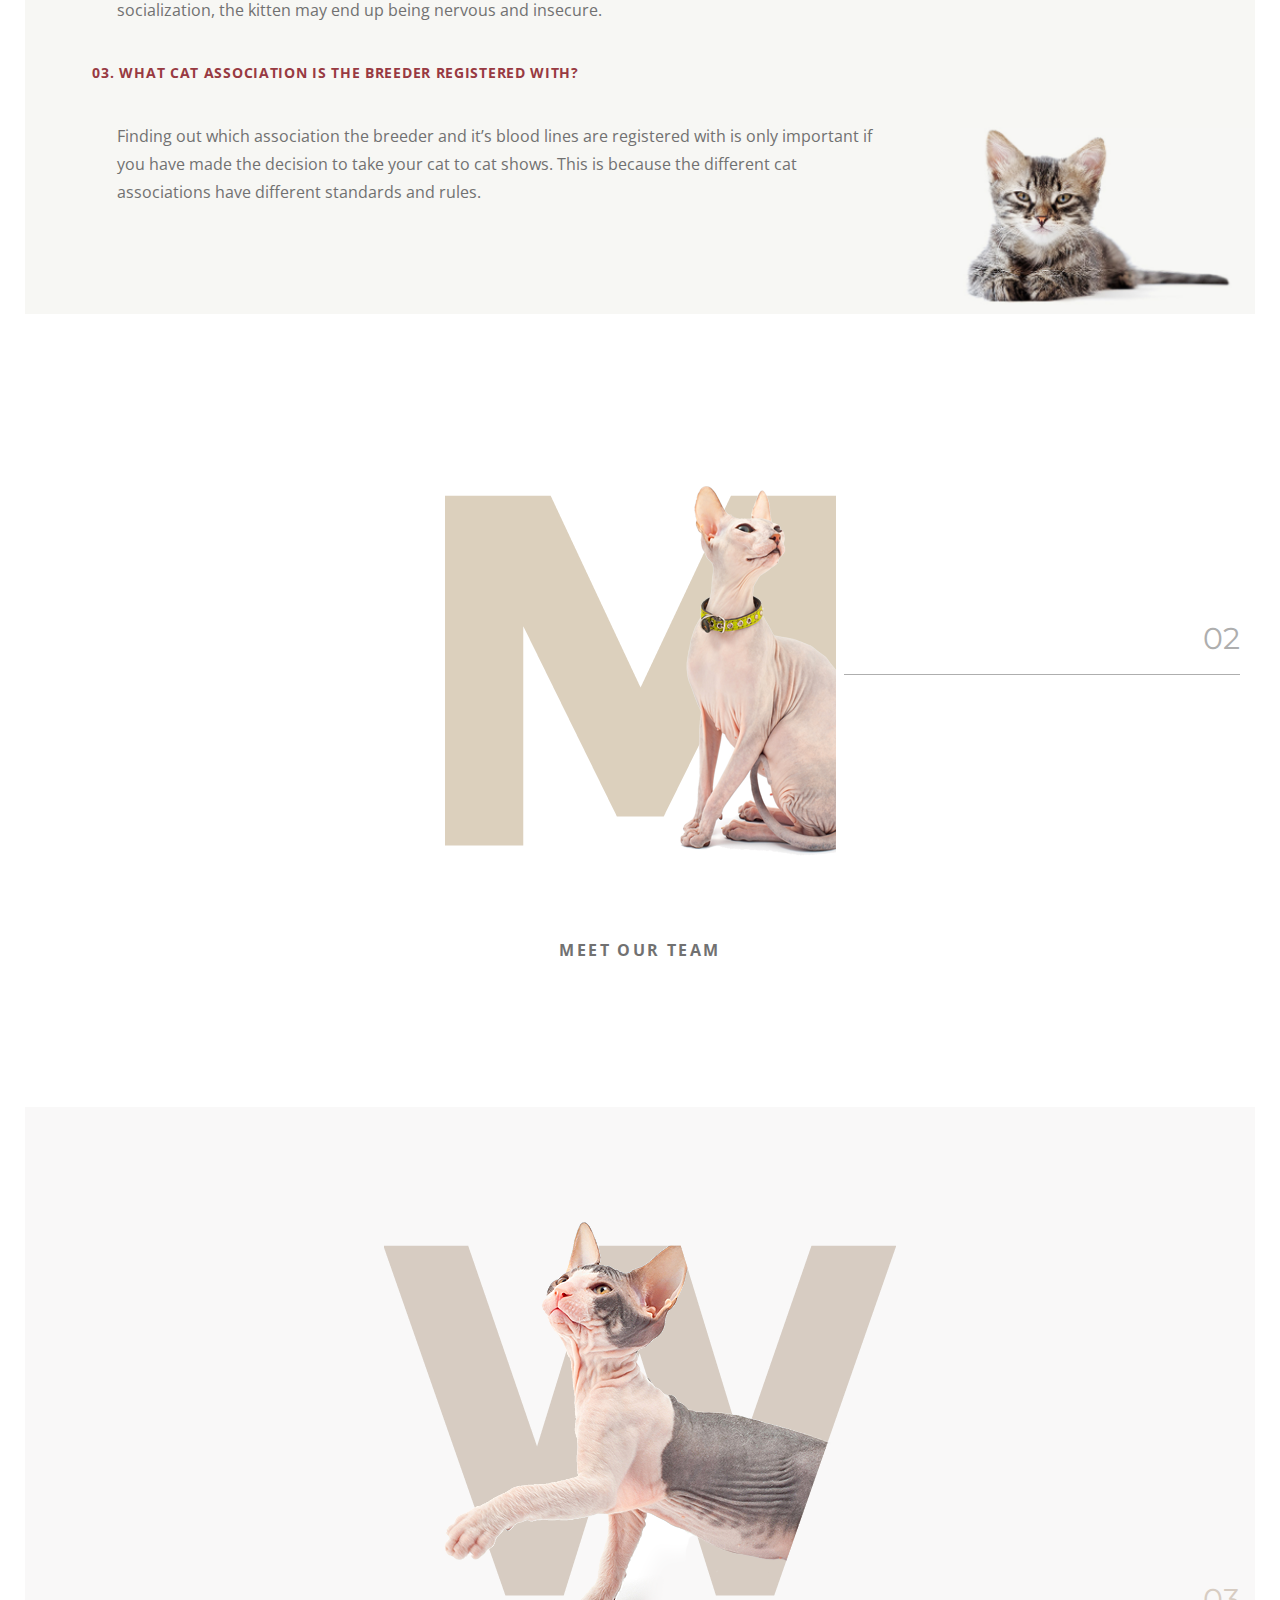
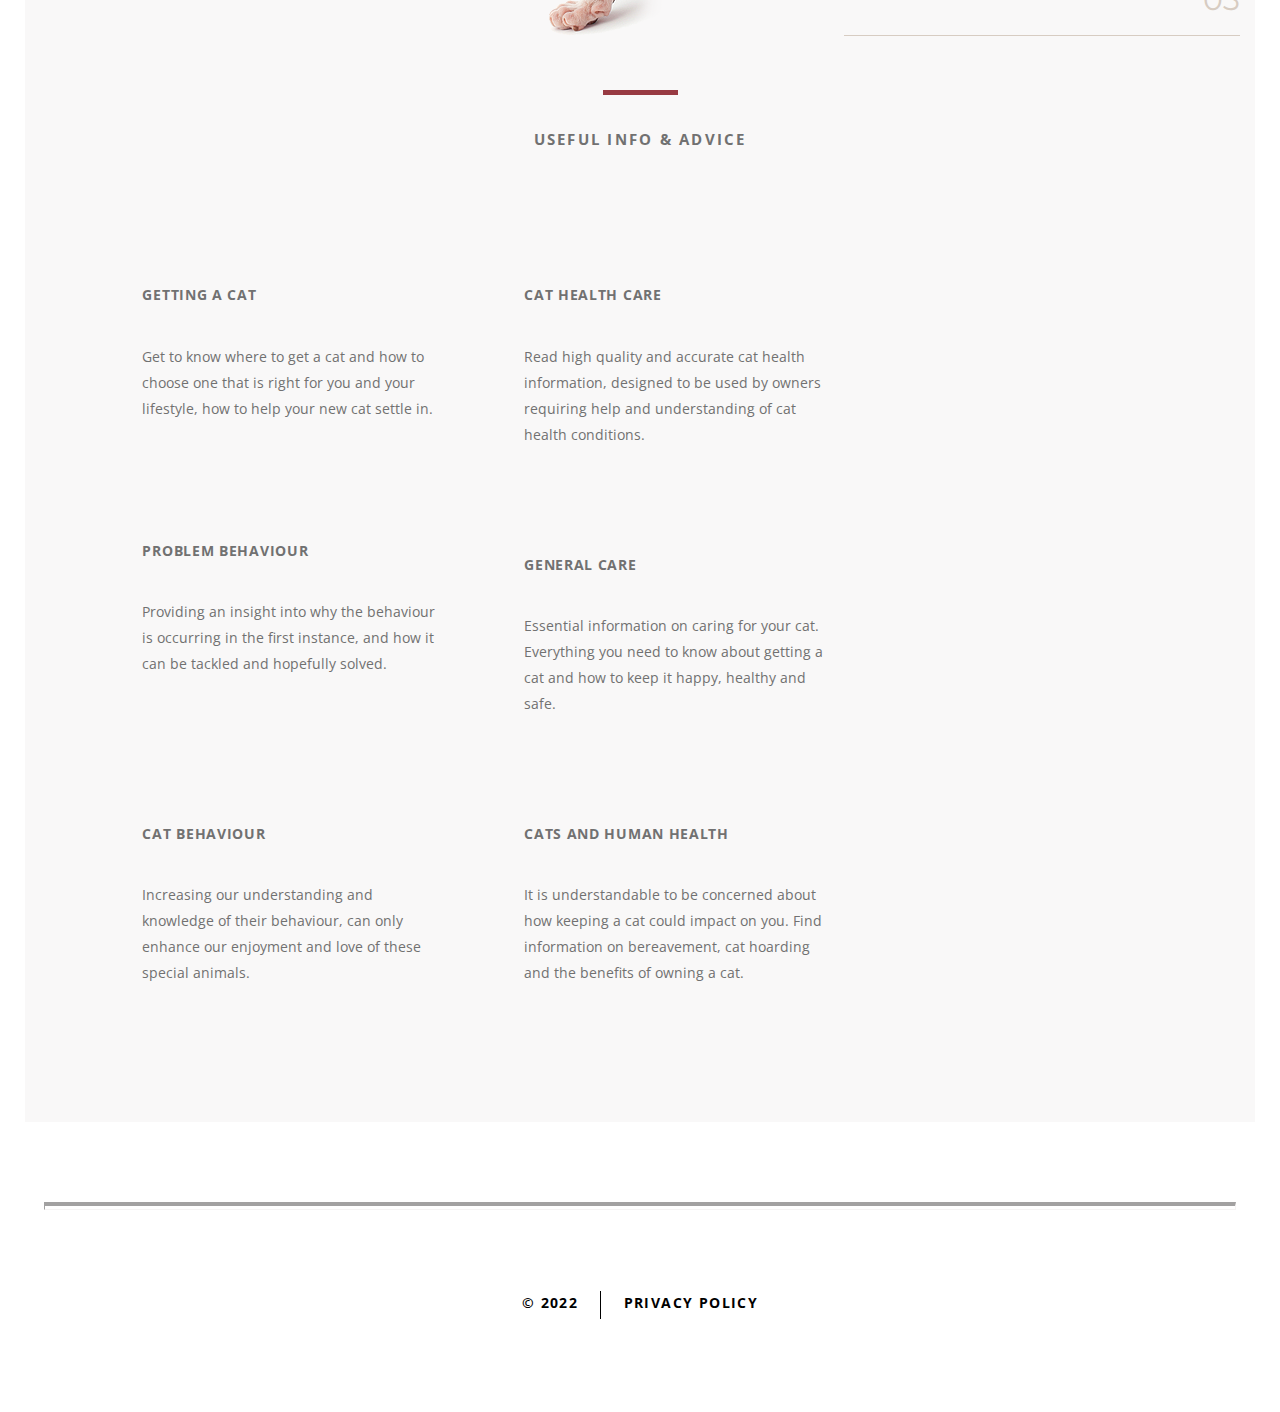
==== commit 0fe548dd: "them link cac trang" ====
--- a/about.html
+++ b/about.html
@@ -32,16 +32,11 @@
                         <a href="http://127.0.0.1:5500/gallery.html" >gallery</a>
                     </li>
                     <li class="item">
-                        <a href="http://127.0.0.1:5500/about.html" class="active">about us</a>
+                        <a href="http://127.0.0.1:5500/about.html" >about us</a>
                         <ul class="sub-menu">
                             <li><a href="#">HISTORY</a></li>
                             <li><a href="#">OFFERS</a></li>
-                            <li class="rd-navbar-dropdown rd-navbar-open-right"><a href="#">NEWS <i class="fa-solid fa-angle-right"></i></a>
-                                <ul>
-                                    <li><a href="#">FRESH</a></li>
-                                    <li><a href="#">ARCHIVE</a></li>
-                                    <li><a href="#">404</a></li>
-                                </ul>
+                            <li class="rd-navbar-dropdown rd-navbar-open-right"><a href="#">NEWS </a>
                             </li>
                         </ul>
                     </li>
@@ -49,12 +44,13 @@
                         <a href="http://127.0.0.1:5500/links.html" >links</a>
                     </li>
                     <li class="item">
-                        <a href="http://127.0.0.1:5500/contacts.html" >contacts</a>
+                        <a href="http://127.0.0.1:5500/contacts.html" class="active">contacts</a>
                     </li>
                 </ul>
             </div>
         </div>
     </div>
+
 
       <!--End Header-->
       <!--Body 1-->
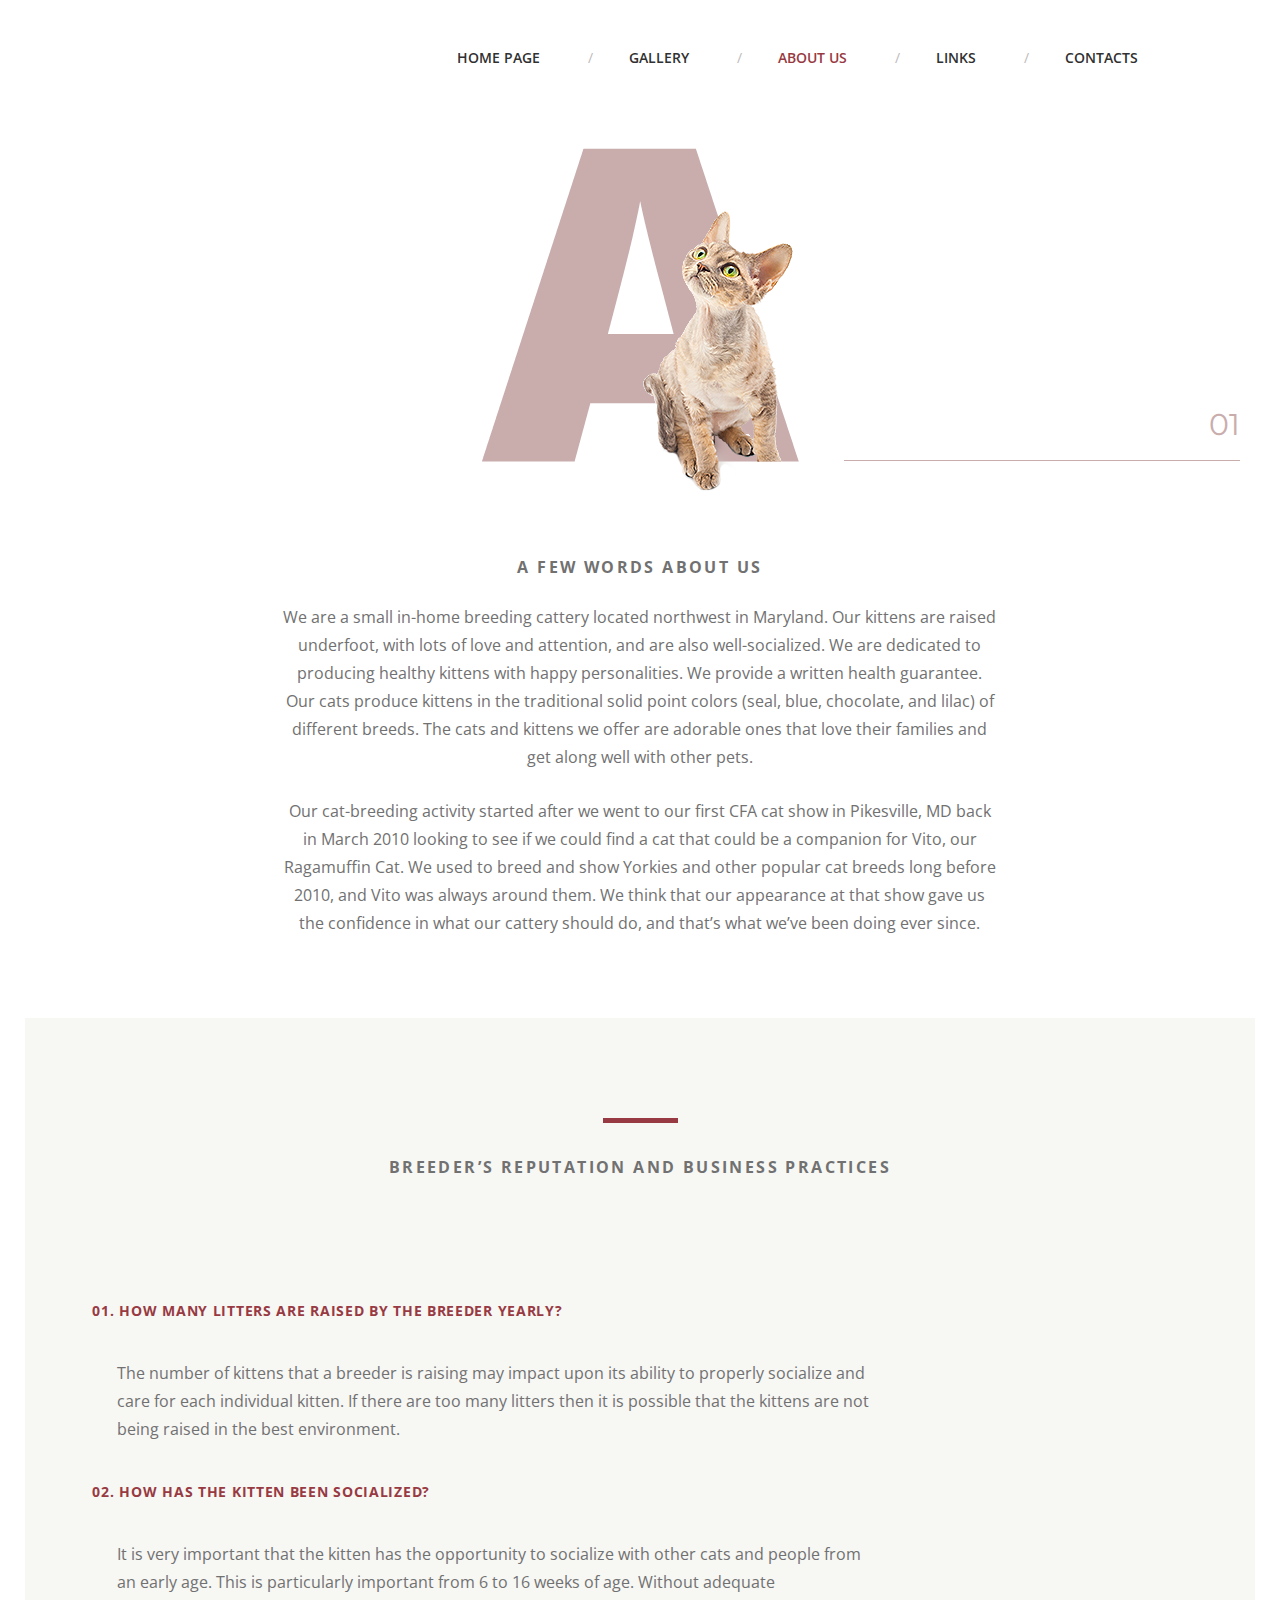
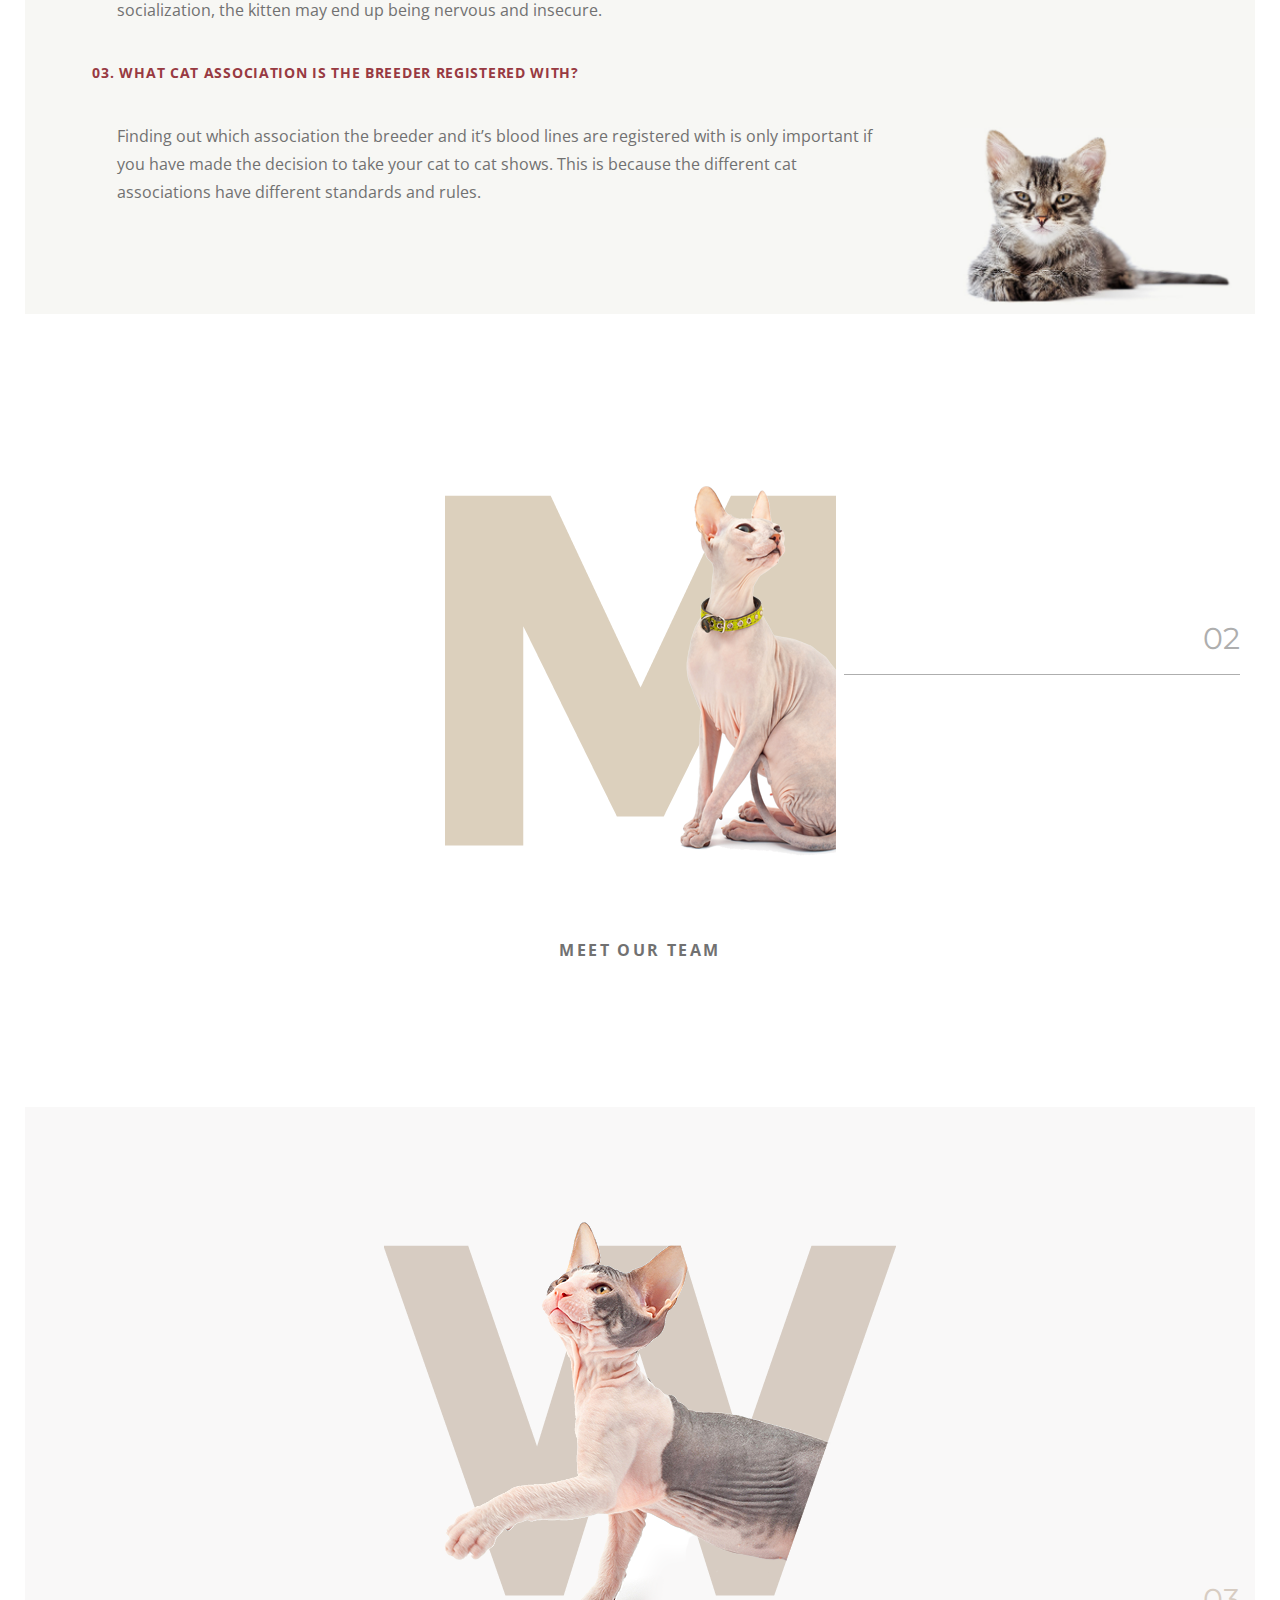
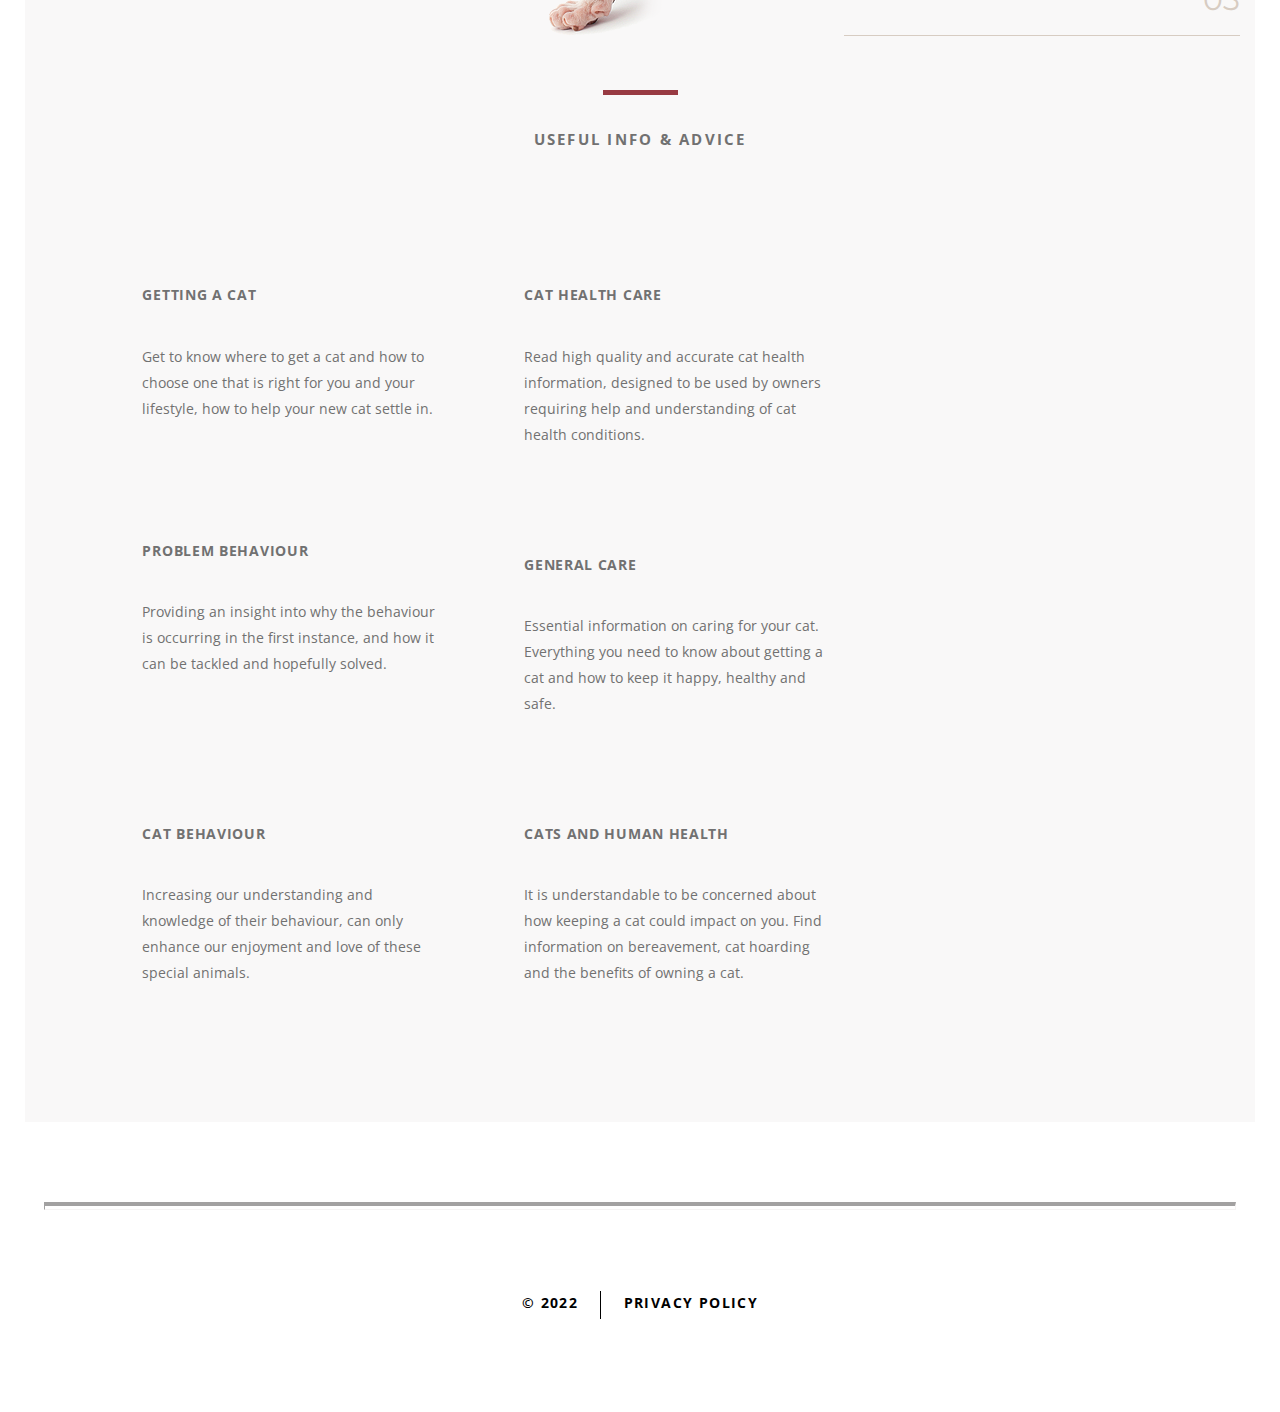
==== commit d77a60a4: "linh sua bai" ====
--- a/about.html
+++ b/about.html
@@ -32,7 +32,7 @@
                         <a href="http://127.0.0.1:5500/gallery.html" >gallery</a>
                     </li>
                     <li class="item">
-                        <a href="http://127.0.0.1:5500/about.html" >about us</a>
+                        <a href="http://127.0.0.1:5500/about.html" class="active">about us</a>
                         <ul class="sub-menu">
                             <li><a href="#">HISTORY</a></li>
                             <li><a href="#">OFFERS</a></li>
@@ -44,7 +44,7 @@
                         <a href="http://127.0.0.1:5500/links.html" >links</a>
                     </li>
                     <li class="item">
-                        <a href="http://127.0.0.1:5500/contacts.html" class="active">contacts</a>
+                        <a href="http://127.0.0.1:5500/contacts.html" >contacts</a>
                     </li>
                 </ul>
             </div>
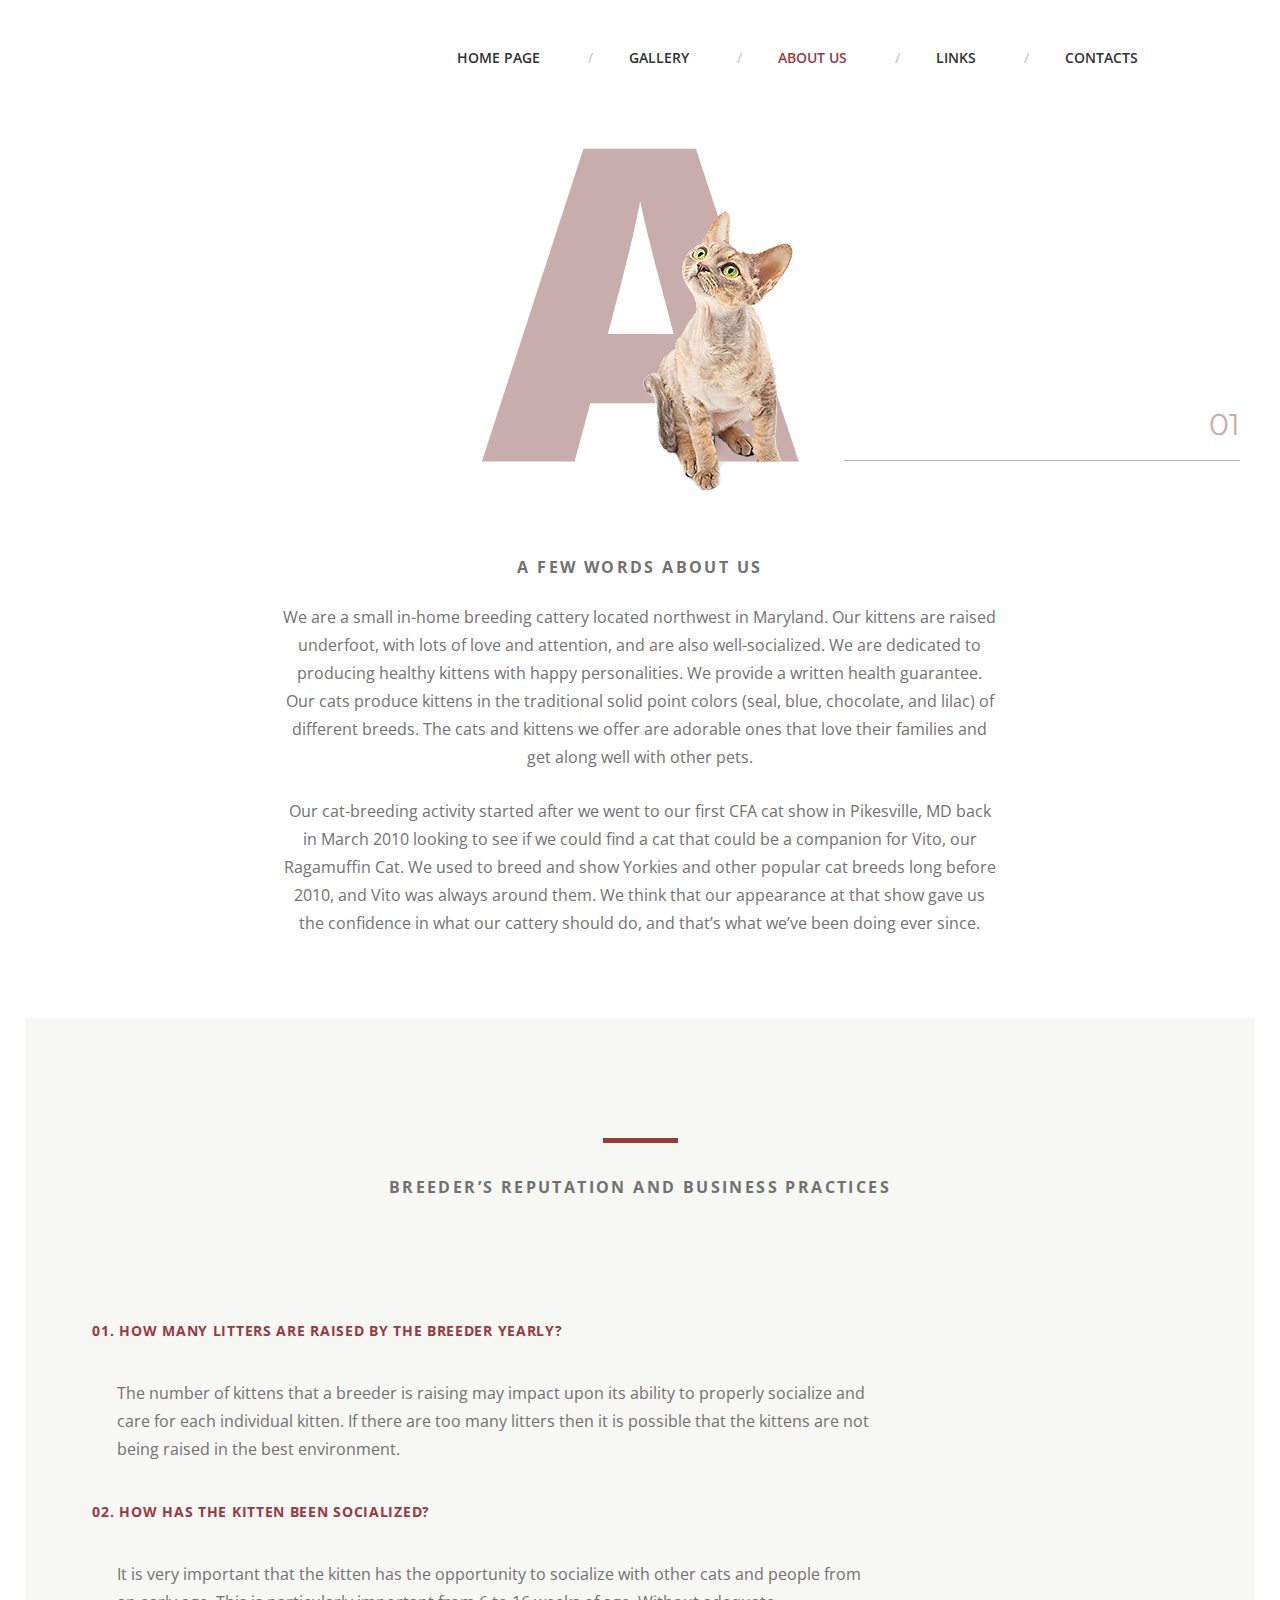
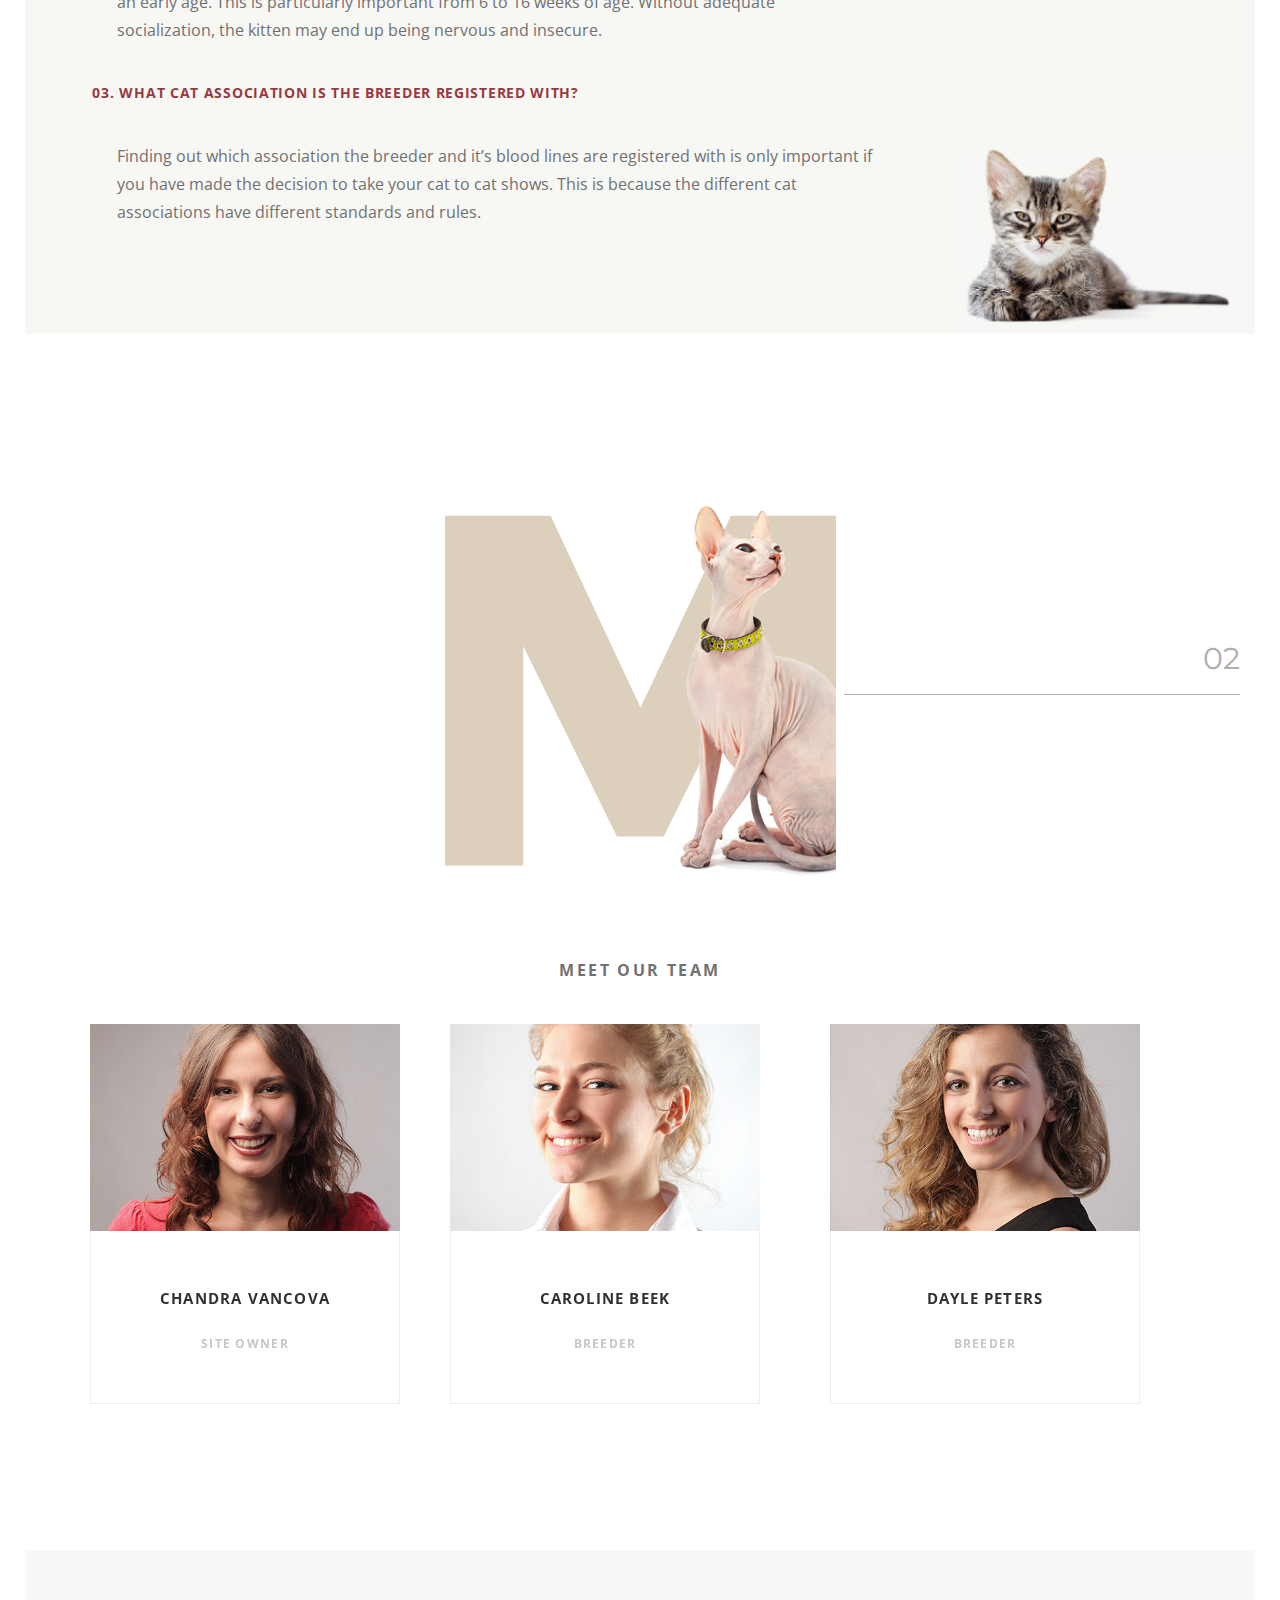
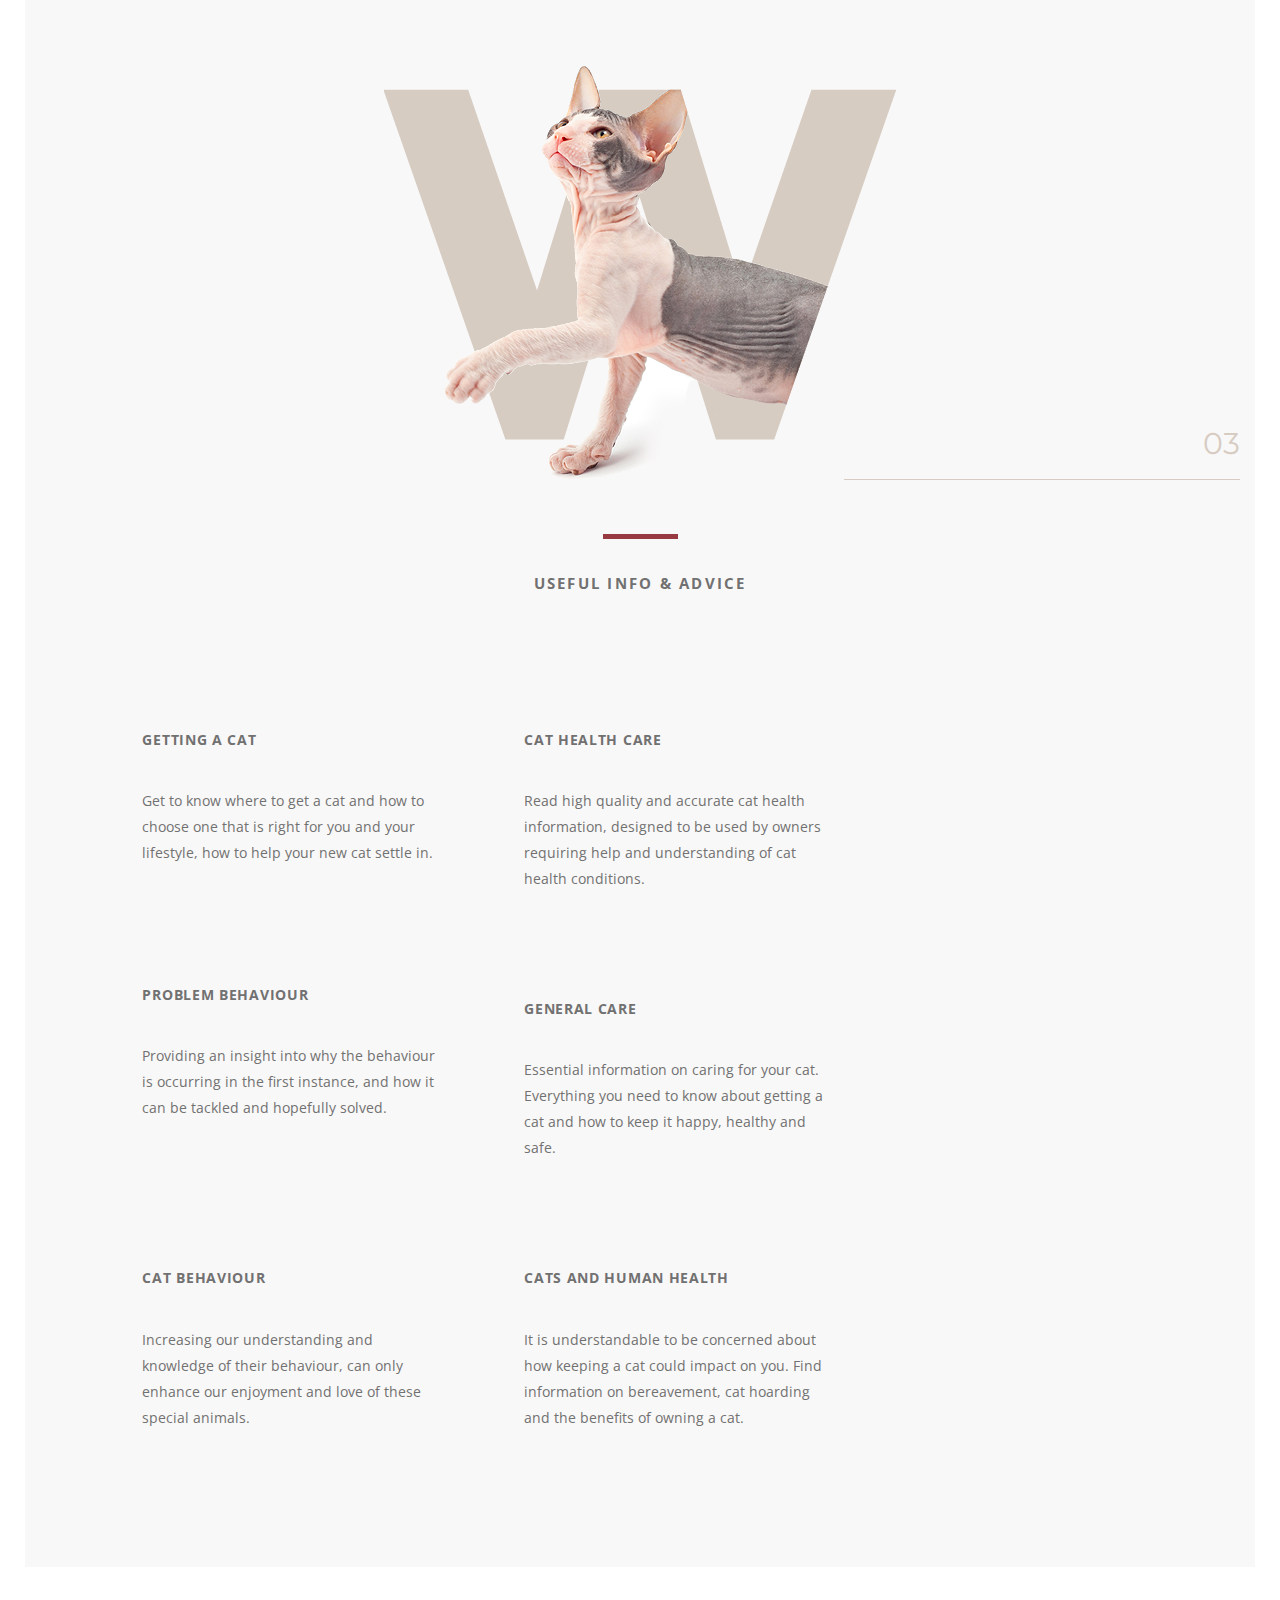
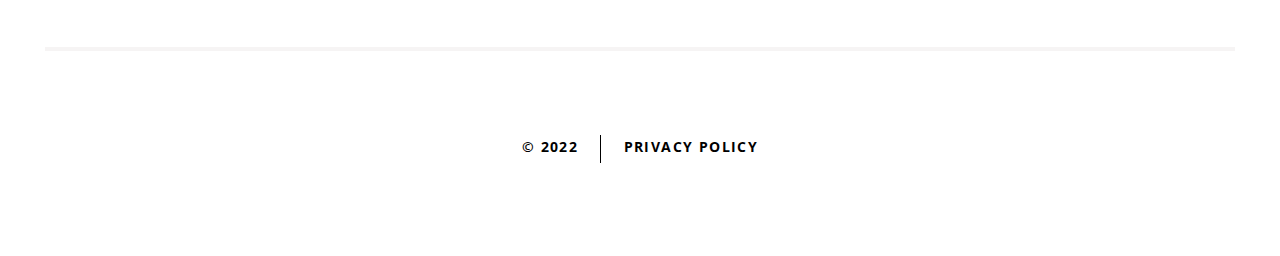
==== commit 52ee877f: "sua loi" ====
--- a/about.html
+++ b/about.html
@@ -4,8 +4,9 @@
     <meta charset="UTF-8">
     <meta http-equiv="X-UA-Compatible" content="IE=edge">
     <meta name="viewport" content="width=device-width, initial-scale=1.0">
-    <title>About us</title>
+    <title>About us </title>
     <link rel="stylesheet" href="/about.css">
+    <link rel="stylesheet" href="/home.css">
     <link rel="stylesheet" href="/style.css">
     <link rel="stylesheet" href="https://cdnjs.cloudflare.com/ajax/libs/font-awesome/6.0.0/css/all.min.css" integrity="sha512-9usAa10IRO0HhonpyAIVpjrylPvoDwiPUiKdWk5t3PyolY1cOd4DSE0Ga+ri4AuTroPR5aQvXU9xC6qOPnzFeg==" crossorigin="anonymous" referrerpolicy="no-referrer" />
     <link rel="preconnect" href="https://fonts.googleapis.com">
@@ -26,7 +27,7 @@
             <div class="nav">
                 <ul class="main-menu">
                     <li class="item">
-                        <a href="http://127.0.0.1:5500/home.html" >home page</a>
+                        <a href="http://127.0.0.1:5500/index.html" >home page</a>
                     </li>
                     <li class="item">
                         <a href="http://127.0.0.1:5500/gallery.html" >gallery</a>
@@ -36,7 +37,12 @@
                         <ul class="sub-menu">
                             <li><a href="#">HISTORY</a></li>
                             <li><a href="#">OFFERS</a></li>
-                            <li class="rd-navbar-dropdown rd-navbar-open-right"><a href="#">NEWS </a>
+                            <li class="rd-navbar-dropdown rd-navbar-open-right"><a href="#">NEWS <i class="fa-solid fa-angle-right"></i></a>
+                                <ul>
+                                    <li><a href="#">FRESH</a></li>
+                                    <li><a href="#">ARCHIVE</a></li>
+                                    <li><a href="#">404</a></li>
+                                </ul>
                             </li>
                         </ul>
                     </li>
@@ -50,7 +56,6 @@
             </div>
         </div>
     </div>
-
 
       <!--End Header-->
       <!--Body 1-->
@@ -109,23 +114,23 @@
             <div class="owl-stage-outer">   
             <div class="owl-item cloned" style="width: 310px; margin-right: 0px;">
                   <div class="thumbnail"><img src="/images/about-04.jpg" alt="" class="img-responsive">
-                  <div class="caption caption-static">
+                  <div class="caption caption-static text-center">
+                    <h4>Chandra Vancova</h4>
+                    <p class="text-graylight small text-bold text-uppercase">site owner</p>
+                  </div>
+                </div>
+              </div>
+              <div class="owl-item cloned" style="width: 310px; margin-right: 20px;">
+                <div class="thumbnail"><img src="/images/about-05.jpg" alt=""class="img-responsive">
+                  <div class="caption caption-static text-center">
                     <h4>Caroline Beek</h4>
                     <p class="text-graylight small text-bold text-uppercase">breeder</p>
                   </div>
                 </div>
               </div>
-              <div class="owl-item cloned" style="width: 310px; margin-right: 20px;">
-                <div class="thumbnail"><img src="/images/about-05.jpg" alt="" class="img-responsive">
-                  <div class="caption caption-static">
-                    <h4>Caroline Beek</h4>
-                    <p class="text-graylight small text-bold text-uppercase">breeder</p>
-                  </div>
-                </div>
-              </div>
               <div class="owl-item cloned" style="width: 310px; margin-right: 10px;">
                 <div class="thumbnail"><img src="/images/about-06.jpg" alt="" class="img-responsive">
-                <div class="caption caption-static">
+                <div class="caption caption-static text-center">
                   <h4>Dayle Peters</h4>
                   <p class="text-graylight small text-bold text-uppercase">breeder</p>
                 </div>
--- a/about.css
+++ b/about.css
@@ -280,6 +280,7 @@
     color: #732c32;
   }
 /*body 3*/
+
 .page .owl-dots-modile .owl-dots {
   display: block !important;
 }
@@ -299,10 +300,14 @@
   color: #c7c7c7;
   text-align: left;
 }  
-.page .thumbnail .caption {
-  padding: 9px;
-  color: #717171;
-}
+html body .page .thumbnail {
+  padding: 0;
+  margin: 0;
+  border: none;
+  border-radius: 0;
+  margin-bottom: 25px;
+}
+
 html body .page .thumbnail .caption {
   position: relative;
   border: 1px solid #eeeeee;
@@ -315,7 +320,7 @@
   position: static;
 }
 
-html body .page .thumbnail .caption h4, html body .thumbnail .caption {
+html body .page .thumbnail .caption h4, html body .page .thumbnail .caption {
   letter-spacing: 0.08em;
 }
 
@@ -325,7 +330,81 @@
 
 html body .page .thumbnail .caption .small {
   font-size: 12px;
-}  
+}
+
+html body .page  .thumbnail .caption-bottom .btn {
+  padding: 11px 30px;
+}
+
+html body .page .thumbnail .caption-top {
+  border-top: 1px solid #eeeeee;
+  padding: 41px 10px 28px 10px;
+}
+
+html body .page .thumbnail .caption-link {
+  position: absolute;
+  left: 50%;
+  bottom: 0;
+  transform: translate(-50%, 50%);
+  padding: 11px 40px;
+  border-color: #eeeeee;
+  background-color: #fff;
+}
+
+
+html body .page .thumbnail .caption-link:hover, html body .thumbnail .caption-link:focus {
+  background-color: #313131;
+}
+
+.page .img-thumbnail,
+.page .thumbnail {
+  box-shadow: none;
+}
+
+.page .thumbnail-variant-1 {
+  display: inline-block;
+  position: relative;
+}
+
+.page  .thumbnail-variant-1 .caption {
+  position: absolute;
+  top: 0;
+  bottom: 0;
+  left: 0;
+  right: 0;
+  opacity: 0;
+  transition: .3s;
+  background-color: rgba(215, 204, 194, 0.7);
+  display: flex;
+  align-items: center;
+  justify-content: center;
+}
+
+.page .thumbnail-variant-1 .caption:before {
+  content: '+';
+  color: #313131;
+  font-size: 100px;
+}
+
+@media (min-width: 992px) {
+.page   .thumbnail-variant-1 .caption:before {
+    font-size: 150px;
+  }
+}
+
+.page .thumbnail-variant-1:hover .caption {
+  opacity: 1;
+}
+
+.page .thumbnail-block {
+  display: block;
+}
+
+.page .thumbnail-block > img,
+.page  .thumbnail-block a > img {
+  width: 100%;
+  height: auto;
+}
 .page .text-graylight {
   color: #c7c7c7;
 }
--- a/home.css
+++ b/home.css
@@ -0,0 +1,804 @@
+body {
+  font-family: "Open Sans", Helvetica, Arial, sans-serif;
+  font-size: 16px;
+  line-height: 1.75;
+  color: #717171;
+  background-color: #fff;
+}
+.font-default {
+  font-family: "Open Sans", Helvetica, Arial, sans-serif;
+}
+
+#header {
+    width: 100%;
+    height: 90px;
+    display: flex;
+    justify-content: center;
+    position: relative;
+    z-index: 2;
+  }
+  
+  #header .header-inner {
+    width: 90%;
+    height: 100%;
+    display: flex;
+  }
+  
+  #header .header-inner .logo {
+    width: 30%;
+    height: 100%;
+    display: flex;
+    align-items: center;
+  }
+  
+  .logo img {
+    max-width: 100%;
+    max-height: 100%;
+  }
+  
+  #header .header-inner .nav {
+    width: 70%;
+    height: 100px;
+    display: flex;
+    align-items: center;
+  }
+  
+  .main-menu {
+    position: relative;
+    display: flex;
+    align-items: center;
+    font-size: 14px;
+    justify-content: space-between;
+    font-family: "Open Sans", sans-serif;
+  }
+  
+  .main-menu > li {
+    list-style-type: none;
+    width: fit-content; 
+    margin-right: 30px;
+    padding: 5px;
+    position: relative;
+  }
+
+.item + .item::before{
+    display: inline-block;
+    padding-right: 2rem;
+    padding-left: 0.5rem;
+    color: #bebabb;
+    content: "/";
+  }
+  
+  .main-menu > li > a {
+    list-style-type: none;
+    text-decoration: none;
+    color: #313131;
+    text-transform: uppercase;
+    font-weight: 600;
+  }
+  .sub-menu {
+    display: none;
+  }
+  
+  .main-menu > li:hover .sub-menu {
+    display: block;
+    position: absolute;
+    top: 25px;
+    left: 0;
+    background-color: #000;
+    padding: 10px;
+    width: max-content;
+  }
+  
+  .main-menu > li:hover .sub-menu li {
+    list-style-type: none;
+    text-decoration: none;
+    padding: 5px;
+    margin-bottom: 10px;
+  }
+  
+  .main-menu > li:hover .sub-menu li a {
+    text-decoration: none;
+    color: #a8a8a8;
+    font-family: "Open Sans", sans-serif;
+    font-size: 13px;
+    padding: 7px 20px;
+  }
+  .page .page-counter img {
+      margin-top: 50px;
+  }
+/*body 1*/
+
+.home-about{
+  display: flex;
+  align-items: center;
+  flex-wrap: wrap;
+  width: 100%;
+}
+
+.img-container {
+  background-image: url(https://wallpaperaccess.com/full/253616.jpg);
+  height: 120%;
+  width: 60%;
+  background-position: center;
+  background-repeat: no-repeat;
+  background-size: cover;
+  position: relative;
+  margin-left: 70px;
+  margin-top: 50px;
+}
+.img-container .inner-container {
+  text-align: start;
+  width: 100%;
+  height: auto;
+  margin-top: 200px;
+}
+.img-container .inner-container h1{
+  font-size: 46px;
+  font-family: "Montserrat";
+  letter-spacing: 0.25rem;
+  text-transform: uppercase;
+  font-weight: 700;
+  margin-left: 40px;
+  color: #313131;
+}
+
+.img-container .inner-container .link-white{
+  display: inline-block;
+  font-size: 19px;
+  font-weight: 700;
+  letter-spacing: 0.16em;
+  text-transform: uppercase;
+  margin-top: 80px;
+  transition: .2s;
+}
+.img-container .inner-container .link-white {
+  color: white;
+  text-transform: uppercase;
+  line-height: 5;
+  margin-left: 40px;
+}
+.img-container .inner-container > a{
+  color: #983a42;
+  text-decoration: none;
+  
+}
+@media only screen and (max-width : 768px) {
+  .inner-container {
+    margin-top: 100px;
+  }
+  .img-container .inner-container .jumbotron h1 {
+    font-size: 32px;
+    line-height: 1.3;
+  }
+}
+@media only screen and (max-width : 540px){
+  .inner-container{
+    margin-top: 150px;
+  }
+  .img-container .inner-container h1{
+    font-size: 10px;
+  }
+  .img-container .inner-container a{
+    font-size: 1.4rem;
+  }
+}
+.content .ranges h4 {
+  margin-top: 70px;
+  margin-left: 70px;
+  text-align: start;
+  font-size: 16px;
+  font-weight: 650;
+  line-height: 1.75;
+  letter-spacing: 0.15em;
+}
+.content .ranges .icon {
+  color: gray;
+  line-height: 50px;
+  font-size: 16px;
+  margin-left: 20px;
+}
+.content .ranges .icon1{
+  color: gray;
+  line-height: 50px;
+  font-size: 25px;
+  margin-left: 70px;
+}
+.page .contacts-link li  {
+  list-style-type: none;
+  text-decoration: none;
+  margin-left: 70px;
+  font-size: 16px;
+}
+.page .contacts-link li a {
+  list-style-type: none;
+  text-decoration: none;
+  letter-spacing: 1px;
+  font-style: normal;
+  color: #983a42;
+  font-family: "Open Sans";
+  line-height: 40px;
+  text-transform: lowercase;
+}
+.page .contacts-link .link {
+  margin-top: 30px;
+}
+@media (min-width: 1800px) {
+ .page .inset-xl-left-40 {
+    padding-left: 40px;
+  }
+}
+.location-link h5{
+line-height: 1.5;
+font-size: 15px;
+letter-spacing: 0.15em;
+text-transform: uppercase;
+margin-left: 70px;
+color: #7c7c7c;
+
+}
+.location-link .link{
+  margin-top: 30px;
+}
+
+/*body2*/
+.page .cell-lg-6 h4 {
+  font-family: "Open Sans";
+  color: #313131;
+  text-transform: uppercase;
+  font-size: 16px;
+  line-height: 1.75;
+  letter-spacing: 0.15em;
+}
+.page .cell-lg-6 p {
+  font-size: 16px;
+  display: block;
+  margin-block-start: 1em;
+  margin-block-end: 1em;
+  margin-inline-start: 0px;
+  margin-inline-end: 0px;
+}
+
+.center-block {
+  display: block;
+  margin-left: auto;
+  margin-right: auto;
+}
+.ranges-xs-center {
+  -webkit-justify-content: center;
+  -ms-flex-pack: center;
+  justify-content: center;
+}
+.page .ranges {
+  margin-left: -15px;
+  margin-right: -15px;
+}
+
+.page .ranges > .ranges {
+  margin-left: 0;
+  margin-right: 0;
+}
+.offset-top-0 {
+  margin-top: 0;
+}
+.page .offset-md-top-65 {
+  margin-top: 65px;
+}
+.page .ranges > .cell-md-8 {
+  -webkit-flex-basis: 66.66667%;
+  -ms-flex-preferred-size: 66.66667%;
+  flex-basis: 66.66667%;
+  max-width: 66.66667%;
+}
+.page .ranges > .cell-md-8 {
+  margin-left: auto;
+  margin-right: auto;
+  max-width: 66.66667%;
+}
+.page .ranges > .cell-lg-6 {
+  -webkit-flex-basis: 41.66667%;
+  -ms-flex-preferred-size: 41.66667%;
+  flex-basis: 41.66667%;
+  max-width: 41.66667%;
+}
+.page .ranges > .cell-lg-6 {
+  margin-left: auto;
+  margin-right: auto;
+  max-width: 41.66667%;
+}
+
+.page .btn {
+  text-transform: uppercase;
+  font-size: 13px;
+  text-align: center;
+  letter-spacing: 0.15em;
+  padding: 11px 25px;
+  font-weight: 500;
+  vertical-align: middle;
+}
+.page .caption-btn {
+  margin-left: 180px;
+}
+/*body 2 */
+hr {
+  margin-top: 28px;
+  margin-bottom: 28px;
+  border: 0;
+  border-top: 1px solid #eaeaea;
+}
+
+.page .divider {
+  height: 5px;
+  width: 75px;
+  margin-bottom: 30px;
+  margin-left: auto;
+  margin-right: auto;
+  background: #983a42;
+  border: none;
+}
+/*body 3*/
+
+.page .ranges > .cell-sm-11 {
+  -webkit-flex-basis: 91.66667%;
+  -ms-flex-preferred-size: 91.66667%;
+  flex-basis: 91.66667%;
+  max-width: 91.66667%;
+  margin-left: auto;
+  margin-right: auto;
+}
+html.lt-ie-10 .page .ranges > .cell-sm-11 {
+  margin-left: auto;
+  margin-right: auto;
+  max-width: 91.66667%;
+}
+html.lt-ie-10 .page .range > .cell-md-10 {
+  margin-left: auto;
+  margin-right: auto;
+  max-width: 83.33333%;
+}
+.page .range > .cell-md-10 {
+  -webkit-flex-basis: 83.33333%;
+  -ms-flex-preferred-size: 83.33333%;
+  flex-basis: 83.33333%;
+  max-width: 83.33333%;
+}
+.page .list-terms-variant-1 dt {
+  position: relative;
+  text-transform: uppercase;
+  font-weight: 700;
+  color: #983a42;
+  letter-spacing: 0.05em;
+  font-size: 14px;
+  z-index: 1;
+  margin-left: 50px;
+}
+
+@media (min-width: 1200px) {
+ .page .list-terms-variant-1 dt {
+    min-width: 237px;
+  }
+}
+
+.page .list-terms-variant-1 dt > span {
+  background-color: #fff;
+}
+
+.page .list-terms-variant-1 dt:after {
+  content: '-';
+  margin-left: 4px;
+  margin-right: 2x;
+}
+
+@media (min-width: 1200px) {
+ .page .list-terms-variant-1 dt:after {
+    content: '';
+    position: absolute;
+    bottom: 7px;
+    left: 0;
+    right: 0;
+    margin: 0;
+    border-top: 1px dotted #313131;
+    z-index: -1;
+  }
+}
+
+.page .list-terms-variant-1 dd {
+  font-size: 16px;
+  color: #313131;
+}
+
+.page .list-terms-variant-1 dd,
+.page .list-terms-variant-1 dt {
+  display: inline;
+}
+
+@media (min-width: 1200px) {
+  .page .list-terms-variant-1 dd,
+  .page .list-terms-variant-1 dt {
+    display: inline-block;
+  }
+}
+
+.page + .list-terms-variant-1 {
+  margin-top: 28px;
+}
+
+.page .bg-img-01 .list-terms-variant-1 dt > span {
+  background-color: #f7f7f4;
+}
+.page .bg-img-01 {
+  background-color: #f7f7f4;
+}
+
+@media (min-width: 1200px) {
+ .page .bg-img-01 {
+    background: #f7f7f4 url("/images/index-03.png") right bottom no-repeat;
+    background-size: 25%;
+  }
+}
+
+@media (min-width: 1800px) {
+ .page .bg-img-01 {
+    background-size: initial;
+  }
+}
+
+.page .bg-img-01 .list-terms-variant-1 dt > span {
+  background-color: #f7f7f4;
+}
+/*body 4*/
+.page .img-responsive {
+  display: block;
+  max-width: 100%;
+  height: auto;
+}
+.center-block {
+  display: block;
+  margin-left: auto;
+  margin-right: auto;
+}
+ .ranges-xs-center {
+    -webkit-justify-content: center;
+    -ms-flex-pack: center;
+    justify-content: center;
+  }
+  
+  .page .cell-md-8 h4 + p {
+    margin-top: 30px;
+  }
+.page .cell-md-8 p {
+  margin: 0 0 14px;
+  display: block;
+  margin-block-start: 1em;
+  margin-block-end: 1em;
+  margin-inline-start: 0px;
+  margin-inline-end: 0px;
+}
+/* .owl-carousel {
+  display: none;
+  width: 100%;
+  -webkit-tap-highlight-color: transparent;
+  /* position relative and z-index fix webkit rendering fonts issue */
+  /* position: relative;
+  z-index: 1;
+} */ 
+html .page .offset-top-40 {
+  margin-top: 40px;
+}
+
+.page .offset-lg-top-96 {
+  margin-top: 96px;
+}
+.page .owl-dots-modile .owl-dots {
+  display: block !important;
+}
+
+@media (min-width: 992px) {
+.page  .owl-dots-modile .owl-dots {
+    display: none !important;
+  }
+}
+
+.caption {
+  padding-top: 8px;
+  padding-bottom: 8px;
+  color: #c7c7c7;
+  text-align: left;
+  
+}
+
+.page .cloned {
+  display: block;
+  margin-left: 50px;
+}
+.page .text-graylight {
+  color: #c7c7c7;
+}
+
+.page a.text-graylight:hover,
+.page a.text-graylight:focus {
+  color: #aeaeae;
+}
+
+
+.caption h4{
+  font-size: 15px;
+  
+}
+.caption p{
+  font-size: 13px;
+}
+.page .caption-card-btn{
+  margin-top: 50px;
+  margin-left: 480px;
+}
+/*body 5*/
+.page .bg-mocos {
+  background: #f9f8f8;
+  fill: #f9f8f8;
+}
+.page .owl-wrapper {
+  position: relative;
+}
+.shell h5{
+  text-transform: uppercase;
+  line-height: 1.86667;
+  font-size: 15px;
+  letter-spacing: 0.15em;
+  font-weight: 700;
+}
+
+.page .owl-carousel.owl-loaded {
+  display: block;
+}
+@media (min-width: 1800px) {
+  * + [class*='cell-xl-'] {
+    margin-top: 0;
+  }
+.page .ranges > .cell-xl-4 {
+  -webkit-flex-basis: 33.33333%;
+  -ms-flex-preferred-size: 33.33333%;
+  flex-basis: 33.33333%;
+  max-width: 33.33333%;
+}
+.page .range > .cell-xl-6 {
+  -webkit-flex-basis: 50%;
+  -ms-flex-preferred-size: 50%;
+  flex-basis: 50%;
+  max-width: 50%;
+}
+}
+html.lt-ie-10 .page .ranges > .cell-lg-5 {
+  margin-left: auto;
+  margin-right: auto;
+  max-width: 41.66667%;
+}
+html.lt-ie-10 .page .range > .cell-lg-4 {
+  margin-left: auto;
+  margin-right: auto;
+  max-width: 33.33333%;
+}
+@media (min-width: 1200px) {
+  * + [class*='cell-lg-'] {
+    margin-top: 0;
+  }
+.page  .range > .cell-lg-4 {
+  -webkit-flex-basis: 33.33333%;
+  -ms-flex-preferred-size: 33.33333%;
+  flex-basis: 33.33333%;
+  max-width: 33.33333%;
+}
+.page .range > .cell-lg-5 {
+  -webkit-flex-basis: 41.66667%;
+  -ms-flex-preferred-size: 41.66667%;
+  flex-basis: 41.66667%;
+  max-width: 41.66667%;
+}}
+@media (min-width: 1200px) {
+ .page .text-lg-left {
+    text-align: left;
+  }}
+  @media (min-width: 1200px) {
+  .page  html:not(.lt-ie10) .text-lg-left {
+      text-align: left;
+    }
+  }
+.page .text-dark {
+    text-decoration: none;
+    text-transform: uppercase;
+      color: #313131;
+    }
+    
+.page a.text-dark:hover,
+.page a.text-dark:focus {
+      color: #181818;
+    }
+    html body .page .thumbnail .caption .small {
+      font-size: 12px;
+    }
+    .page small {
+      font-size: 80%;
+    }   
+   .page small,
+    .small {
+      font-size: 87%;
+    } 
+    small,
+.page .small {
+  font-size: 14px;
+  line-height: 26px;
+}
+.page .small {
+  margin-top: 26px;
+}
+
+.page  .ranges a {
+    text-decoration: none;
+    text-transform: uppercase;
+  }
+  .page .thumbnail .caption {
+    padding: 9px;
+    color: #717171;
+  }
+  html body .page .thumbnail .caption {
+    position: relative;
+    border: 1px solid #eeeeee;
+    border-top: none;
+    padding: 34px 10px;
+    color: #313131;
+  }
+  
+  html body .page .thumbnail .caption-static {
+    position: static;
+  }
+  
+  html body .page .thumbnail .caption h4, html body .thumbnail .caption {
+    letter-spacing: 0.08em;
+  }
+  
+  html body .page .thumbnail .caption p {
+    margin-top: 3px;
+  }
+  
+  html body .page .thumbnail .caption .small {
+    font-size: 12px;
+  }  
+/*footer*/
+.page-footer {
+  padding-top: 30px;
+  padding-bottom: 30px;
+  font-size: 14px;
+  font-weight: 700;
+  letter-spacing: 0.1em;
+  text-transform: uppercase;
+}
+
+@media (min-width: 992px) {
+  .page-footer {
+    padding-top: 78px;
+    padding-bottom: 85px;
+  }
+}
+
+.page-footer,
+.page-footer a {
+  color: #000;
+  text-decoration: none;
+}
+
+.page-footer * {
+  vertical-align: middle;
+}.container {
+  margin-right: auto;
+  margin-left: auto;
+  padding-left: 15px;
+  padding-right: 15px;
+}
+
+.container:before, .container:after {
+  content: " ";
+  display: table;
+}
+
+.container:after {
+  clear: both;
+}
+
+@media (min-width: 768px) {
+  .container {
+    width: 750px;
+  }
+}
+
+@media (min-width: 992px) {
+  .container {
+    width: 970px;
+  }
+}
+
+@media (min-width: 1200px) {
+  .container {
+    width: 1170px;
+  }
+}
+.text-center {
+  text-align: center;
+}
+.page-footer .divider {
+  width: 75px;
+  height: 5px;
+  margin-bottom: 30px;
+  margin-left: auto;
+  margin-right: auto;
+  background: #983a42;
+  border: none;
+}
+.page-footer .divider-default {
+  border: none;
+  background-color: #000;
+}
+.page-footer .divider-vertical {
+  width: 1px;
+  height: 28px;
+  margin-bottom: 0;
+  display: inline-block;
+  margin-left: 16px;
+  margin-right: 23px;
+  margin-top: 3px;
+}
+
+/*---------------------------*/
+
+h4,
+.h4 {
+  line-height: 1.75;
+  font-size: 16px;
+  text-transform: uppercase;
+  letter-spacing: 0.15em;
+  font-family: "Open Sans", Helvetica, Arial, sans-serif;
+}
+.page h6,
+.page .h6 {
+  line-height: 2.28571;
+  font-size: 14px;
+  font-weight: 700;
+  letter-spacing: 0.05em;
+}
+
+.page .text-uppercase, .initialism {
+  text-transform: uppercase;
+}
+.container {
+  margin-right: auto;
+  margin-left: auto;
+  padding-left: 15px;
+  padding-right: 15px;
+}
+
+.container:before, .container:after {
+  content: " ";
+  display: table;
+}
+
+.container:after {
+  clear: both;
+}
+
+@media (min-width: 768px) {
+  .container {
+    width: 750px;
+  }
+}
+
+@media (min-width: 992px) {
+  .container {
+    width: 970px;
+  }
+}
+
+@media (min-width: 1200px) {
+  .container {
+    width: 1170px;
+  }
+}
+
+
